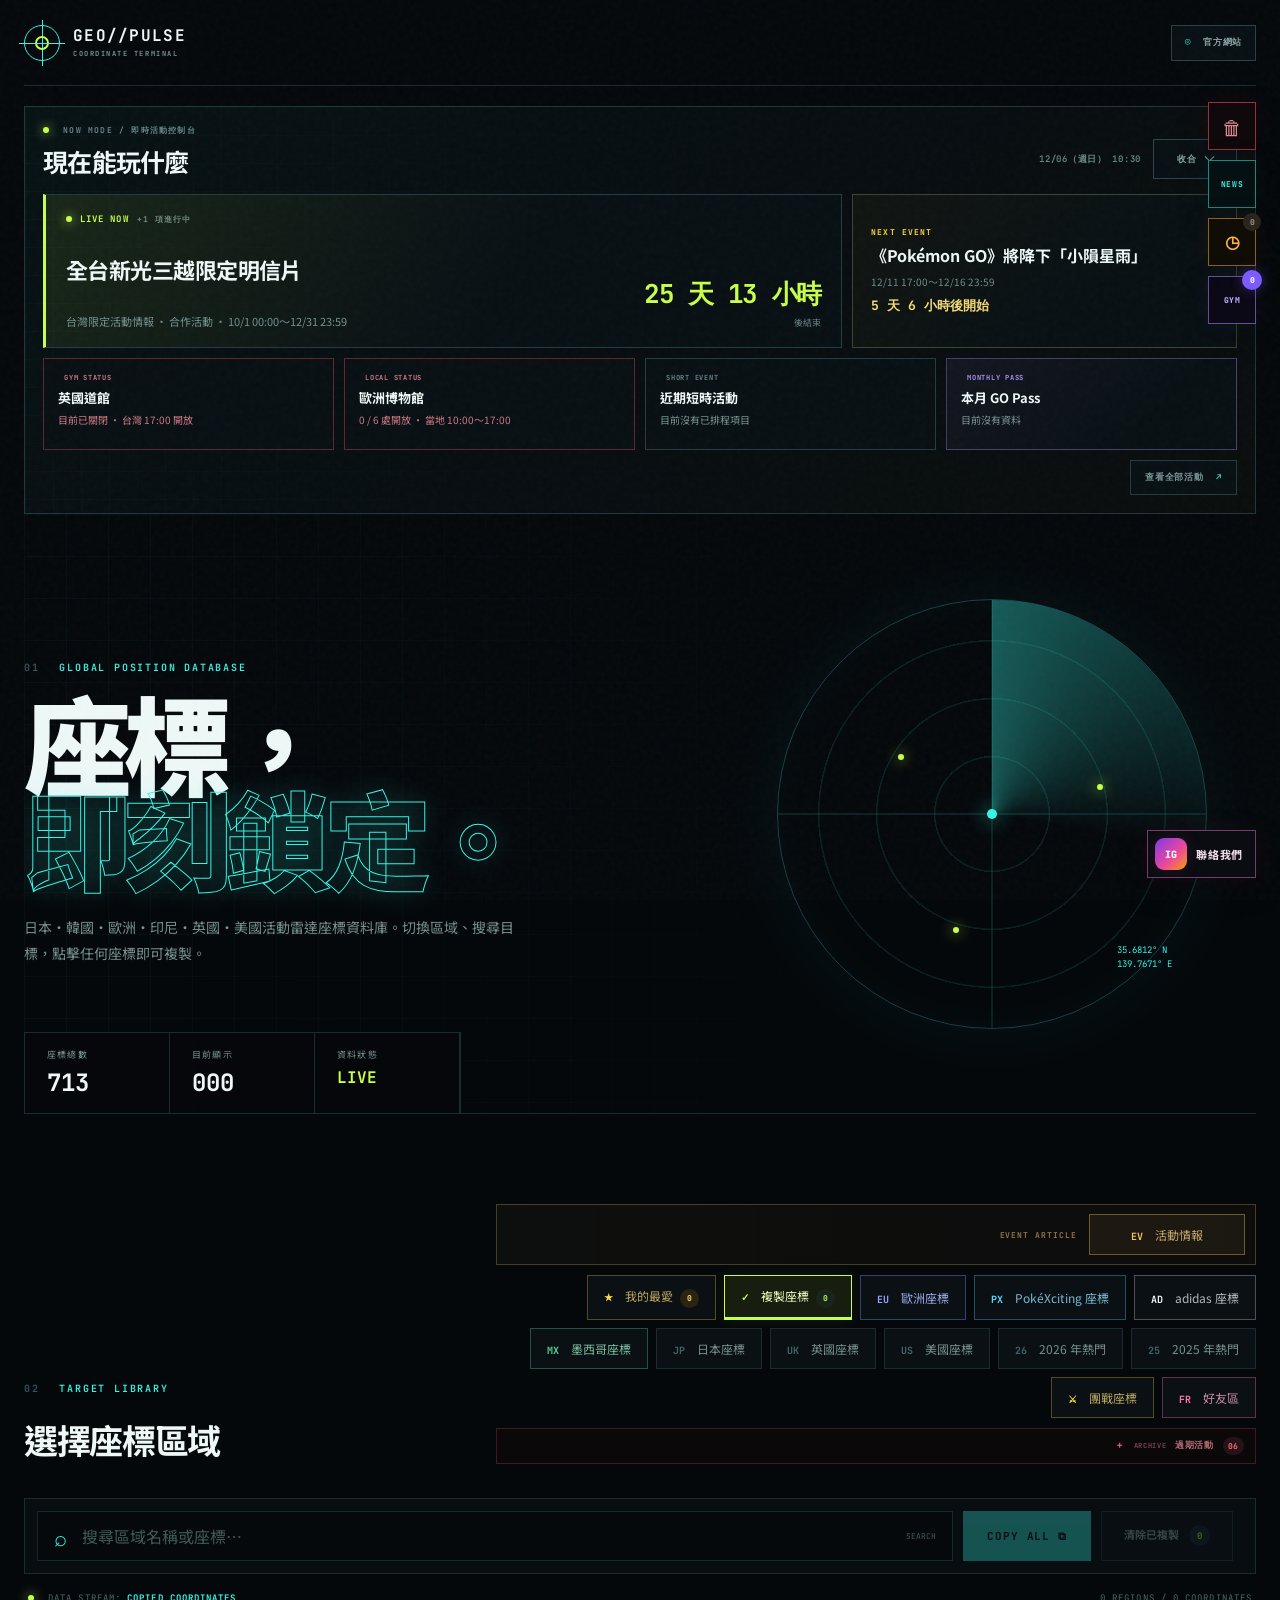
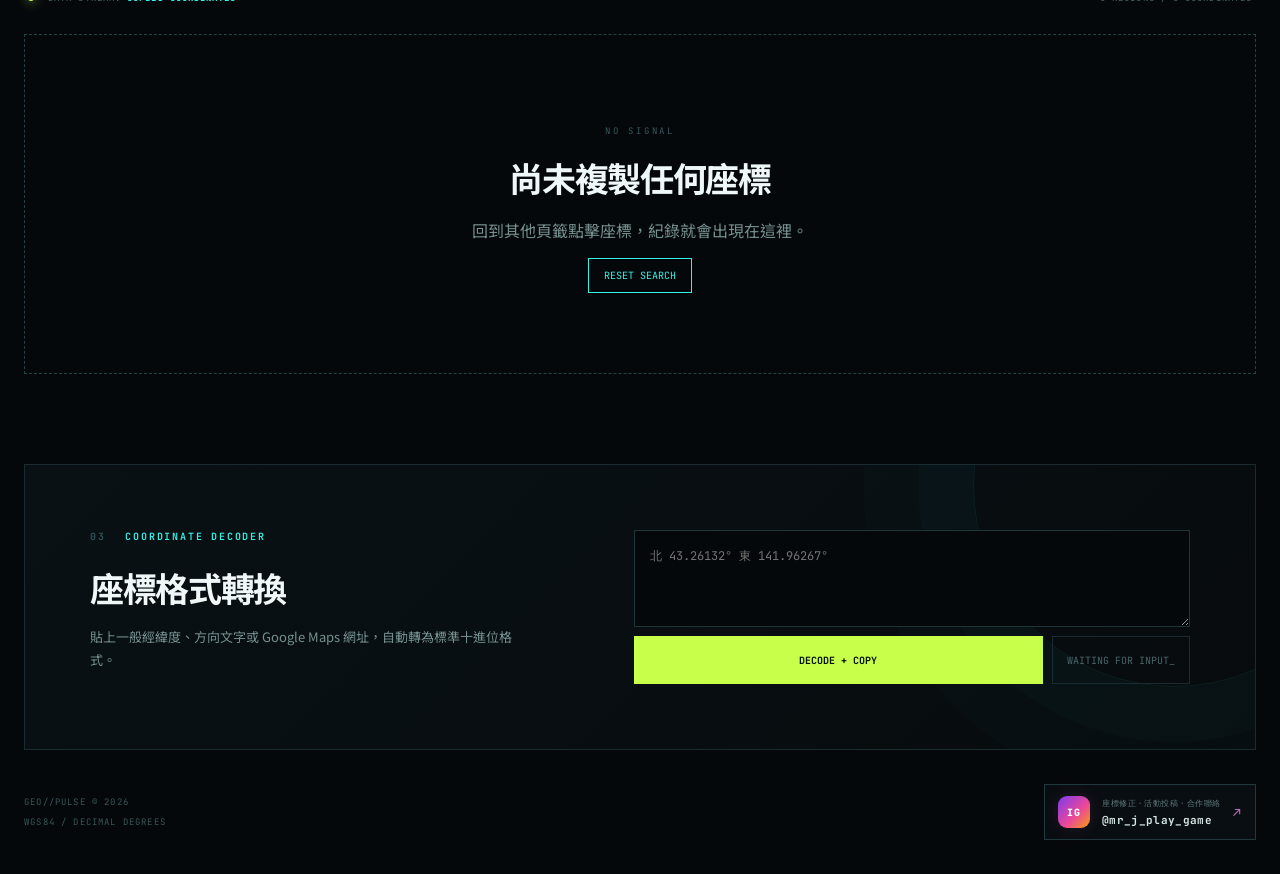
==== index.html @ cd48c6f5 "Added regional stamp events. - Add the Sendai Lapras stamp event with eight locations and a referenc" ====
<!doctype html>
<html lang="zh-Hant">
<head>
  <meta charset="utf-8">
  <meta name="viewport" content="width=device-width, initial-scale=1">
  <meta name="theme-color" content="#05080b">
  <meta name="description" content="日本、韓國、歐洲、印尼、英國與美國活動 GPS 座標快速搜尋及一鍵複製工具。">
  <title>GEO//PULSE 座標終端</title>
  <link rel="icon" href="favicon.ico" sizes="any">
  <link rel="stylesheet" href="style.css?v=20261028-1">
</head>
<body>
  <div class="noise" aria-hidden="true"></div>
  <header class="topbar">
    <a class="brand" href="#">
      <span class="brand-symbol"><i></i></span>
      <span>GEO//PULSE<small>COORDINATE TERMINAL</small></span>
    </a>
    <div class="topbar-actions">
      <button class="official-sites-open" id="official-sites-open" type="button"><span>◎</span> 官方網站</button>
    </div>
  </header>

  <main>
    <section class="now-mode" id="now-mode" aria-labelledby="now-mode-title">
      <header class="now-mode-head">
        <div>
          <p><i></i> NOW MODE / 即時活動控制台</p>
          <h2 id="now-mode-title">現在能玩什麼</h2>
        </div>
        <div class="now-mode-head-actions">
          <time id="now-mode-clock"></time>
          <button class="now-mode-toggle" id="now-mode-toggle" type="button" aria-expanded="true" aria-controls="now-mode-content">
            <span class="now-mode-toggle-label">收合</span><i aria-hidden="true"></i>
          </button>
        </div>
      </header>
      <div class="now-mode-content" id="now-mode-content">
        <div class="now-mode-primary">
        <button class="now-live-card" id="now-live-card" type="button">
          <span class="now-status"><i></i><b id="now-live-status">LIVE NOW</b><em id="now-live-count"></em></span>
          <strong id="now-live-title">正在讀取活動…</strong>
          <small id="now-live-detail"></small>
          <span class="now-countdown"><b id="now-live-countdown"></b><small id="now-live-caption">後結束</small></span>
        </button>
        <button class="now-next-card" id="now-next-card" type="button">
          <span>NEXT EVENT</span>
          <strong id="now-next-title">正在讀取下一場活動…</strong>
          <small id="now-next-period"></small>
          <b id="now-next-countdown"></b>
        </button>
        </div>
        <div class="now-mode-status-grid">
        <button class="now-status-card" id="now-uk-card" type="button"><span><i></i>GYM STATUS</span><strong>英國道館</strong><small id="now-uk-status"></small></button>
        <button class="now-status-card" id="now-europe-card" type="button"><span><i></i>LOCAL STATUS</span><strong>歐洲博物館</strong><small id="now-europe-status"></small></button>
        <button class="now-status-card" id="now-short-card" type="button"><span><i></i>SHORT EVENT</span><strong id="now-short-title">近期短時活動</strong><small id="now-short-status"></small></button>
        <button class="now-status-card monthly" id="now-monthly-card" type="button"><span><i></i>MONTHLY PASS</span><strong id="now-monthly-title">本月 GO Pass</strong><small id="now-monthly-status"></small></button>
        </div>
        <button class="now-view-events" id="now-view-events" type="button">查看全部活動 <span>↗</span></button>
      </div>
    </section>

    <section class="hero">
      <div class="hero-copy">
        <p class="kicker"><span>01</span> GLOBAL POSITION DATABASE</p>
        <h1>座標，<br><em>即刻鎖定。</em></h1>
        <p class="hero-note">日本・韓國・歐洲・印尼・英國・美國活動雷達座標資料庫。切換區域、搜尋目標，點擊任何座標即可複製。</p>
      </div>
      <div class="radar" aria-hidden="true">
        <div class="radar-sweep"></div>
        <div class="radar-core"></div>
        <span class="blip b1"></span><span class="blip b2"></span><span class="blip b3"></span>
        <p>35.6812° N<br>139.7671° E</p>
      </div>
      <div class="stats">
        <div><span>座標總數</span><strong id="total-count">000</strong></div>
        <div><span>目前顯示</span><strong id="visible-count">000</strong></div>
        <div><span>資料狀態</span><strong class="status-text">LIVE</strong></div>
      </div>
    </section>

    <section class="terminal" aria-labelledby="library-title">
      <div class="terminal-head">
        <div>
          <p class="kicker"><span>02</span> TARGET LIBRARY</p>
          <h2 id="library-title">選擇座標區域</h2>
        </div>
        <div class="tab-navigation">
        <section class="article-tab-zone" id="article-tab-zone" aria-label="活動文章">
          <span>EVENT ARTICLE</span>
          <div class="article-tabs" id="article-country-tabs" role="tablist" aria-label="活動情報">
            <button class="country-tab events-tab" data-country="events" role="tab" aria-selected="false"><b>EV</b> 活動情報</button>
          </div>
        </section>
        <div class="country-tabs" id="active-country-tabs" role="tablist" aria-label="目前及一般座標">
          <button class="country-tab favorites-tab" data-country="favorites" role="tab" aria-selected="false"><b>★</b> 我的最愛 <span class="tab-count" id="favorites-tab-count">0</span></button>
          <button class="country-tab copied-tab active" data-country="copied" role="tab" aria-selected="true"><b>✓</b> 複製座標 <span class="tab-count" id="copied-tab-count">0</span></button>
          <button class="country-tab spain-tab" data-country="spain" role="tab" aria-selected="false"><b>ES</b> 西班牙座標</button>
          <button class="country-tab europe-tab" data-country="europe" role="tab" aria-selected="false"><b>EU</b> 歐洲座標</button>
          <button class="country-tab pokexciting-tab" data-country="pokexciting" role="tab" aria-selected="false"><b>PX</b> PokéXciting 座標</button>
          <button class="country-tab adidas-tab" data-country="adidas" role="tab" aria-selected="false"><b>AD</b> adidas 座標</button>
          <button class="country-tab indonesia-tab" data-country="indonesia" role="tab" aria-selected="false"><b>ID</b> 印尼座標</button>
          <button class="country-tab india-tab" data-country="india" role="tab" aria-selected="false"><b>IN</b> 印度座標</button>
          <button class="country-tab mexico-tab" data-country="mexico" role="tab" aria-selected="false"><b>MX</b> 墨西哥座標</button>
          <button class="country-tab" data-country="japan" role="tab" aria-selected="false"><b>JP</b> 日本座標</button>
          <button class="country-tab" data-country="lego" role="tab" aria-selected="false"><b>LG</b> 樂高座標</button>
          <button class="country-tab korea-tab" data-country="korea" role="tab" aria-selected="false"><b>KR</b> 韓國座標</button>
          <button class="country-tab" data-country="uk" role="tab" aria-selected="false"><b>UK</b> 英國座標</button>
          <button class="country-tab" data-country="us" role="tab" aria-selected="false"><b>US</b> 美國座標</button>
          <button class="country-tab asia-limited-tab" data-country="asiaLimited" role="tab" aria-selected="false"><b>AS</b> 亞洲限定</button>
          <button class="country-tab" data-country="hot2026" role="tab" aria-selected="false"><b>26</b> 2026 年熱門</button>
          <button class="country-tab" data-country="hot2025" role="tab" aria-selected="false"><b>25</b> 2025 年熱門</button>
          <button class="country-tab raid-tab" data-country="raid" role="tab" aria-selected="false"><b>⚔</b> 團戰座標</button>
          <button class="country-tab friends-tab" data-country="friends" role="tab" aria-selected="false"><b>FR</b> 好友區</button>
        </div>
        <details class="expired-tab-zone" id="expired-tab-zone" hidden>
          <summary><span>ARCHIVE</span> 過期活動 <b id="expired-tab-count">0</b></summary>
          <div class="country-tabs expired-country-tabs" id="expired-country-tabs" role="tablist" aria-label="過期活動"></div>
        </details>
        </div>
      </div>

      <div class="control-deck">
        <label class="search-box">
          <span aria-hidden="true">⌕</span>
          <span class="sr-only">搜尋區域或座標</span>
          <input id="search-input" type="search" placeholder="搜尋區域名稱或座標…" autocomplete="off">
          <kbd>SEARCH</kbd>
        </label>
        <button class="copy-all" id="copy-all" type="button">COPY ALL <span>⧉</span></button>
        <button class="share-view" id="share-view" type="button">SHARE <span>↗</span></button>
        <button class="clear-copied" id="clear-copied" type="button" disabled>
          清除已複製 <span id="copied-count">0</span>
        </button>
      </div>

      <div class="feed-meta">
        <p><i></i> DATA STREAM: <strong id="country-label">JAPAN</strong></p>
        <p><span id="group-count">0</span> REGIONS / <span id="result-count">0</span> COORDINATES</p>
      </div>

      <section class="country-event-banner" id="country-event-banner" hidden>
        <div class="event-signal" aria-hidden="true"><i></i><span>EVENT</span></div>
        <div class="country-event-title">
          <span id="country-event-label"></span>
          <h3 id="country-event-title"></h3>
        </div>
        <div class="country-event-period">
          <span>EVENT PERIOD / 活動期間</span>
          <strong id="country-event-period"></strong>
        </div>
        <p id="country-event-description"></p>
        <a class="country-event-source" id="country-event-source" href="#" target="_blank" rel="noopener noreferrer" hidden>官網來源 <span>↗</span></a>
      </section>

      <div id="coordinate-library"></div>
      <section class="empty" id="empty-state" hidden>
        <span>NO SIGNAL</span>
        <h2 id="empty-title">找不到符合的座標</h2>
        <p id="empty-description">請更換搜尋條件。</p>
        <button id="clear-search" type="button">RESET SEARCH</button>
      </section>
    </section>

    <section class="converter" aria-labelledby="converter-title">
      <div>
        <p class="kicker"><span>03</span> COORDINATE DECODER</p>
        <h2 id="converter-title">座標格式轉換</h2>
        <p>貼上一般經緯度、方向文字或 Google Maps 網址，自動轉為標準十進位格式。</p>
      </div>
      <form id="converter-form">
        <textarea id="coord-input" rows="3" placeholder="北 43.26132° 東 141.96267°"></textarea>
        <button type="submit">DECODE + COPY</button>
        <output id="converter-output">WAITING FOR INPUT_</output>
      </form>
    </section>
  </main>

  <footer>
    <div class="footer-meta">
      <p>GEO//PULSE © 2026</p>
      <p>WGS84 / DECIMAL DEGREES</p>
    </div>
    <a class="footer-contact" href="https://www.instagram.com/mr_j_play_game/" target="_blank" rel="noopener noreferrer">
      <span>IG</span>
      <div><small>座標修正・活動投稿・合作聯絡</small><strong>@mr_j_play_game</strong></div>
      <b>↗</b>
    </a>
  </footer>

  <a class="floating-contact" href="https://www.instagram.com/mr_j_play_game/" target="_blank" rel="noopener noreferrer" aria-label="透過 Instagram 聯絡 mr_j_play_game">
    <span>IG</span><strong>聯絡我們</strong>
  </a>

  <button class="floating-trash" id="trash-filter-open" type="button" aria-label="開啟寶可夢清理篩選文字" title="清理篩選文字">
    <span aria-hidden="true">🗑</span>
  </button>

  <button class="floating-news" id="news-open" type="button" aria-label="開啟近期活動導航" title="近期活動">
    NEWS
  </button>

  <button class="floating-sparkle-alert" id="sparkle-alert-open" type="button" aria-label="開啟印度活動提醒" title="Sparkle O'Clock 提醒">
    <span aria-hidden="true">◷</span><small id="sparkle-alert-count">0</small>
  </button>

  <button class="floating-gym-counter" id="gym-counter-open" type="button" aria-label="開啟道館戰果計數器" title="道館戰果計數器">
    <span aria-hidden="true">GYM</span><small id="gym-counter-badge">0</small>
  </button>

  <button class="floating-back-top" id="back-to-top" type="button" aria-label="平滑回到頁面頂端" title="回到頂端">
    <span aria-hidden="true">↑</span><small>TOP</small>
  </button>

  <button class="mobile-tools-toggle" id="mobile-tools-open" type="button" aria-label="開啟快速工具" aria-controls="mobile-tools" aria-expanded="false">
    <span aria-hidden="true">＋</span><small>TOOLS</small>
    <b id="mobile-tools-badge" hidden></b>
  </button>

  <div class="mobile-tools" id="mobile-tools" hidden>
    <button class="mobile-tools-backdrop" type="button" data-mobile-tools-close aria-label="關閉快速工具"></button>
    <section class="mobile-tools-sheet" role="dialog" aria-modal="true" aria-labelledby="mobile-tools-title">
      <header>
        <div><small>QUICK ACCESS</small><h2 id="mobile-tools-title">快速工具</h2></div>
        <button class="mobile-tools-close" type="button" data-mobile-tools-close aria-label="關閉快速工具">×</button>
      </header>
      <div class="mobile-tools-grid">
        <button type="button" data-mobile-tool="trash"><span aria-hidden="true">⌫</span><strong>清理篩選</strong><small>Storage Filter</small></button>
        <button type="button" data-mobile-tool="news"><span aria-hidden="true">EV</span><strong>近期活動</strong><small>Event Navigator</small></button>
        <button type="button" data-mobile-tool="alert"><span aria-hidden="true">◷</span><strong>活動提醒</strong><small>Sparkle Alert</small><b id="mobile-alert-count">0</b></button>
        <button type="button" data-mobile-tool="gym"><span aria-hidden="true">GYM</span><strong>道館計數器</strong><small>Result Counter</small><b id="mobile-gym-count">0</b></button>
        <button type="button" data-mobile-tool="top"><span aria-hidden="true">↑</span><strong>回到頂端</strong><small>Back to Top</small></button>
        <a href="https://www.instagram.com/mr_j_play_game/" target="_blank" rel="noopener noreferrer"><span aria-hidden="true">IG</span><strong>Instagram</strong><small>聯絡我們</small></a>
      </div>
    </section>
  </div>

  <div class="toast" id="toast" role="status" aria-live="polite">
    <span>✓</span>
    <div><strong id="toast-title">COPIED</strong><small id="toast-label"></small></div>
    <button id="toast-undo" type="button" hidden>還原</button>
  </div>

  <dialog class="filter-modal official-sites-modal" id="official-sites-modal" aria-labelledby="official-sites-title">
    <div class="filter-modal-panel">
      <button class="filter-modal-close" id="official-sites-close" type="button" aria-label="關閉官方網站選單">×</button>
      <p class="kicker"><span>WEB</span> OFFICIAL PORTAL</p>
      <h2 id="official-sites-title">Pokémon GO 官方網站</h2>
      <p class="filter-modal-note">選擇語言後將以新分頁開啟官方網站。部分地區限定公告只會刊登於當地語言版本。</p>

      <section class="official-sites-section" aria-labelledby="official-sites-primary-title">
        <h3 id="official-sites-primary-title">常用語言</h3>
        <div class="official-site-grid primary">
          <a href="https://pokemongo.com/zh-Hant" target="_blank" rel="noopener noreferrer"><span>繁</span><strong>繁體中文</strong><small>Traditional Chinese</small><b>↗</b></a>
          <a href="https://pokemongo.com/en" target="_blank" rel="noopener noreferrer"><span>EN</span><strong>English</strong><small>英文</small><b>↗</b></a>
          <a href="https://pokemongo.com/ja" target="_blank" rel="noopener noreferrer"><span>日</span><strong>日本語</strong><small>日文</small><b>↗</b></a>
          <a href="https://pokemongo.com/ko" target="_blank" rel="noopener noreferrer"><span>한</span><strong>한국어</strong><small>韓文</small><b>↗</b></a>
        </div>
      </section>

      <details class="official-sites-more">
        <summary>更多語言 <span>＋</span></summary>
        <div class="official-site-grid">
          <a href="https://pokemongo.com/fr" target="_blank" rel="noopener noreferrer"><span>FR</span><strong>Français</strong><small>法文</small><b>↗</b></a>
          <a href="https://pokemongo.com/de" target="_blank" rel="noopener noreferrer"><span>DE</span><strong>Deutsch</strong><small>德文</small><b>↗</b></a>
          <a href="https://pokemongo.com/it" target="_blank" rel="noopener noreferrer"><span>IT</span><strong>Italiano</strong><small>義大利文</small><b>↗</b></a>
          <a href="https://pokemongo.com/es" target="_blank" rel="noopener noreferrer"><span>ES</span><strong>Español</strong><small>西班牙文</small><b>↗</b></a>
          <a href="https://pokemongo.com/es-MX" target="_blank" rel="noopener noreferrer"><span>MX</span><strong>Español</strong><small>拉丁美洲西班牙文</small><b>↗</b></a>
          <a href="https://pokemongo.com/pt-BR" target="_blank" rel="noopener noreferrer"><span>BR</span><strong>Português</strong><small>巴西葡萄牙文</small><b>↗</b></a>
          <a href="https://pokemongo.com/th" target="_blank" rel="noopener noreferrer"><span>TH</span><strong>ไทย</strong><small>泰文</small><b>↗</b></a>
          <a href="https://pokemongo.com/tr" target="_blank" rel="noopener noreferrer"><span>TR</span><strong>Türkçe</strong><small>土耳其文</small><b>↗</b></a>
          <a href="https://pokemongo.com/hi" target="_blank" rel="noopener noreferrer"><span>HI</span><strong>हिन्दी</strong><small>印地文</small><b>↗</b></a>
          <a href="https://pokemongo.com/id" target="_blank" rel="noopener noreferrer"><span>ID</span><strong>Bahasa Indonesia</strong><small>印尼文</small><b>↗</b></a>
        </div>
      </details>
    </div>
  </dialog>

  <dialog class="image-modal" id="image-modal" aria-labelledby="image-modal-caption">
    <div class="image-modal-panel">
      <button class="image-modal-close" id="image-modal-close" type="button" aria-label="關閉圖片">×</button>
      <img id="image-modal-content" src="" alt="">
      <div class="image-modal-footer">
        <p id="image-modal-caption"></p>
        <a class="image-modal-download" id="image-modal-download" href="" download><span>↓</span> 下載圖片</a>
      </div>
    </div>
  </dialog>

  <dialog class="filter-modal friend-qr-modal" id="friend-qr-modal" aria-labelledby="friend-qr-title">
    <div class="filter-modal-panel">
      <button class="filter-modal-close" id="friend-qr-close" type="button" aria-label="關閉好友 QR Code">×</button>
      <p class="kicker"><span>FR</span> TRAINER CODE</p>
      <h2 id="friend-qr-title">好友 QR Code</h2>
      <p class="filter-modal-note">QR Code 內容為 12 位訓練家編號，可使用手機相機讀取；是否能由 Pokémon GO 直接辨識，依遊戲目前支援格式為準。</p>
      <div class="friend-qr-output">
        <canvas id="friend-qr-canvas" width="256" height="256" aria-label="好友編號 QR Code"></canvas>
        <strong id="friend-qr-code"></strong>
      </div>
      <button class="filter-copy-button" id="friend-qr-copy" type="button">複製好友編號 <span>⧉</span></button>
    </div>
  </dialog>

  <dialog class="filter-modal" id="trash-filter-modal" aria-labelledby="trash-filter-title">
    <div class="filter-modal-panel">
      <button class="filter-modal-close" id="trash-filter-close" type="button" aria-label="關閉視窗">×</button>
      <p class="kicker"><span>04</span> STORAGE FILTER</p>
      <h2 id="trash-filter-title">寶可夢清理篩選</h2>
      <p class="filter-modal-note">複製下方文字後，可直接貼入遊戲搜尋欄。內容可於網站檔案中持續調整。</p>
      <textarea id="trash-filter-content" rows="6" readonly>!4*&!亮晶晶&!暗影&!淨化&!年2016-2020&!毛崖蟹&!背卡&!傳說的寶可夢&!究極異獸&!異色&!特殊&!極巨化&!超極巨化&!獨劍&!古月&!黑眼&!米立&!刺梭&!搗蛋&!魔尼尼&!露力麗&!頑皮熊貓&!皮寶寶&!皮丘&!拳拳&!古空&!愛管&!晶光&!波克比&!小果然&!未知&!幻&!合體&!小福蛋&!含羞苞&!盆才怪&!小卡比獸&!鴨嘴寶寶&!電擊怪&!迷唇娃&!無畏小子&!駒刀小兵&!夜盜火蜥&!毒電嬰</textarea>
      <button class="filter-copy-button" id="trash-filter-copy" type="button">COPY FILTER <span>⧉</span></button>
    </div>
  </dialog>

  <dialog class="filter-modal news-modal" id="news-modal" aria-labelledby="news-title">
    <div class="filter-modal-panel">
      <button class="filter-modal-close" id="news-close" type="button" aria-label="關閉近期活動">×</button>
      <p class="kicker"><span>05</span> EVENT NAVIGATOR</p>
      <h2 id="news-title">近期活動</h2>
      <p class="filter-modal-note">點擊活動即可切換至對應座標頁籤與活動位置。</p>
      <div class="news-sections" id="news-sections"></div>
    </div>
  </dialog>

  <dialog class="filter-modal sparkle-alert-modal" id="sparkle-alert-modal" aria-labelledby="sparkle-alert-title">
    <div class="filter-modal-panel">
      <button class="filter-modal-close" id="sparkle-alert-close" type="button" aria-label="關閉印度活動提醒">×</button>
      <p class="kicker"><span>06</span> EVENT ALERT</p>
      <h2 id="sparkle-alert-title">Sparkle O’Clock 提醒</h2>
      <p class="filter-modal-note">依台灣時間追蹤每日 20:30、21:00、21:30、22:00 場次，開始前 10 分鐘提醒；同一場關閉後不會再次觸發。</p>
      <label class="sparkle-alert-option">
        <input id="sparkle-alert-enabled" type="checkbox">
        <span><b>印度 · 洛迪花園</b><small>28.593700, 77.220200</small></span>
        <em>台灣 20:30／21:00／21:30／22:00</em>
      </label>
      <button class="filter-copy-button sparkle-alert-save" id="sparkle-alert-save" type="button">SAVE ALERT</button>
    </div>
  </dialog>

  <dialog class="filter-modal gym-counter-modal" id="gym-counter-modal" aria-labelledby="gym-counter-title">
    <div class="filter-modal-panel">
      <button class="filter-modal-close" id="gym-counter-close" type="button" aria-label="關閉道館戰果計數器">×</button>
      <p class="kicker"><span>07</span> GYM RESULT COUNTER</p>
      <h2 id="gym-counter-title">道館戰果計數器</h2>
      <p class="filter-modal-note">每次戰果請選擇下列四種結果之一；IV100 為附加紀錄，不會增加總次數。所有紀錄會保存在此瀏覽器。</p>

      <section class="gym-counter-total" aria-label="總次數">
        <span>TOTAL RUNS / 總次數</span>
        <strong id="gym-counter-total">0</strong>
      </section>

      <div class="gym-counter-list">
        <article class="gym-counter-row normal" data-counter-key="normal">
          <div><span>01</span><strong>普色</strong></div>
          <div class="gym-counter-controls">
            <button type="button" data-counter-change="-1" aria-label="普色減一">−</button>
            <output id="gym-counter-normal">0</output>
            <button type="button" data-counter-change="1" aria-label="普色加一">＋</button>
          </div>
        </article>
        <article class="gym-counter-row shiny" data-counter-key="shiny">
          <div><span>02</span><strong>純異色</strong></div>
          <div class="gym-counter-controls">
            <button type="button" data-counter-change="-1" aria-label="純異色減一">−</button>
            <output id="gym-counter-shiny">0</output>
            <button type="button" data-counter-change="1" aria-label="純異色加一">＋</button>
          </div>
        </article>
        <article class="gym-counter-row background" data-counter-key="normalBackground">
          <div><span>03</span><strong>普色背卡</strong></div>
          <div class="gym-counter-controls">
            <button type="button" data-counter-change="-1" aria-label="普色背卡減一">−</button>
            <output id="gym-counter-normal-background">0</output>
            <button type="button" data-counter-change="1" aria-label="普色背卡加一">＋</button>
          </div>
        </article>
        <article class="gym-counter-row shiny-background" data-counter-key="shinyBackground">
          <div><span>04</span><strong>異色背卡</strong></div>
          <div class="gym-counter-controls">
            <button type="button" data-counter-change="-1" aria-label="異色背卡減一">−</button>
            <output id="gym-counter-shiny-background">0</output>
            <button type="button" data-counter-change="1" aria-label="異色背卡加一">＋</button>
          </div>
        </article>
        <article class="gym-counter-row perfect" data-counter-key="perfectIv">
          <div><span>IV</span><strong>IV100</strong><small>不計入總次數</small></div>
          <div class="gym-counter-controls">
            <button type="button" data-counter-change="-1" aria-label="IV100減一">−</button>
            <output id="gym-counter-perfect-iv">0</output>
            <button type="button" data-counter-change="1" aria-label="IV100加一">＋</button>
          </div>
        </article>
      </div>

      <p class="gym-counter-feedback" id="gym-counter-feedback" role="status" aria-live="polite">READY_</p>
      <div class="gym-counter-actions">
        <button id="gym-counter-undo" type="button">復原上一步</button>
        <button id="gym-counter-reset" type="button">重置全部</button>
      </div>
    </div>
  </dialog>

  <script src="coordinates-data.js?v=20261029-2"></script>
  <script src="friends-data.js?v=20261007-1"></script>
  <script src="assets/vendor/qrious-4.0.2.min.js"></script>
  <script src="script.js?v=20261028-1"></script>
</body>
</html>
---- style.css ----
@import url("https://fonts.googleapis.com/css2?family=JetBrains+Mono:wght@400;600;700&family=Noto+Sans+TC:wght@400;600;800;900&display=swap");

:root { --bg:#05080b; --panel:#0a1014; --line:#1a2b31; --cyan:#35f4e6; --lime:#c7ff4a; --yellow:#ffd83d; --text:#eef8f7; --muted:#75908f; }
* { box-sizing:border-box; }
html { scroll-behavior:smooth; }
body { margin:0; background:var(--bg); color:var(--text); font-family:"Noto Sans TC",sans-serif; }
button,input,textarea { font:inherit; }
button { color:inherit; }
[hidden] { display:none!important; }
.sr-only { position:absolute;width:1px;height:1px;padding:0;margin:-1px;overflow:hidden;clip:rect(0,0,0,0);white-space:nowrap;border:0; }
.noise { position:fixed;inset:0;pointer-events:none;z-index:20;opacity:.035;background-image:url("data:image/svg+xml,%3Csvg viewBox='0 0 180 180' xmlns='http://www.w3.org/2000/svg'%3E%3Cfilter id='n'%3E%3CfeTurbulence type='fractalNoise' baseFrequency='.9' numOctaves='3' stitchTiles='stitch'/%3E%3C/filter%3E%3Crect width='100%25' height='100%25' filter='url(%23n)' opacity='.8'/%3E%3C/svg%3E"); }
.topbar,main,footer { width:min(1240px,calc(100% - 48px));margin-inline:auto; }
.topbar { height:86px;display:flex;align-items:center;justify-content:space-between;border-bottom:1px solid var(--line); }
.topbar-actions { display:flex;align-items:center;gap:16px; }
.official-sites-open { min-height:36px;padding:0 13px;border:1px solid #294148;background:#081014;color:#8ba4a4;cursor:pointer;font:700 9px "JetBrains Mono",monospace;letter-spacing:.08em;transition:.2s; }
.official-sites-open span { margin-right:7px;color:var(--cyan); }
.official-sites-open:hover,.official-sites-open:focus-visible { outline:0;border-color:var(--cyan);color:var(--text);background:rgba(53,244,230,.06); }
.brand { display:flex;gap:13px;align-items:center;color:var(--text);text-decoration:none;font:700 16px/1 "JetBrains Mono",monospace;letter-spacing:.08em; }
.brand small { display:block;margin-top:6px;color:var(--muted);font-size:7px;letter-spacing:.22em; }
.brand-symbol { position:relative;width:36px;height:36px;border:1px solid var(--cyan);border-radius:50%; }
.brand-symbol:before,.brand-symbol:after { content:"";position:absolute;background:var(--cyan); }
.brand-symbol:before { width:1px;height:46px;left:17px;top:-6px; }
.brand-symbol:after { height:1px;width:46px;left:-6px;top:17px; }
.brand-symbol i { position:absolute;inset:10px;border:2px solid var(--lime);border-radius:50%; }
.feed-meta i { display:inline-block;width:6px;height:6px;margin-right:8px;border-radius:50%;background:var(--lime);box-shadow:0 0 12px var(--lime);animation:pulse 1.8s infinite; }

.hero { min-height:600px;display:grid;grid-template-columns:1fr .75fr;align-items:center;position:relative;border-bottom:1px solid var(--line);overflow:hidden; }
.hero:before { content:"";position:absolute;inset:0;background-image:linear-gradient(rgba(53,244,230,.035) 1px,transparent 1px),linear-gradient(90deg,rgba(53,244,230,.035) 1px,transparent 1px);background-size:42px 42px;mask-image:linear-gradient(to right,black,transparent 80%); }
.hero-copy { position:relative;z-index:2; }
.kicker { margin:0 0 20px;color:var(--cyan);font:600 10px "JetBrains Mono",monospace;letter-spacing:.18em; }
.kicker span { margin-right:12px;color:#34555a; }
h1 { margin:0;font-size:clamp(62px,8.4vw,112px);line-height:.88;letter-spacing:-.075em;font-weight:900; }
h1 em { color:transparent;font-style:normal;-webkit-text-stroke:1px var(--cyan);text-shadow:0 0 30px rgba(53,244,230,.16); }
.hero-note { max-width:500px;margin:32px 0 0;color:var(--muted);font-size:14px;line-height:1.8; }
.radar { position:relative;width:min(430px,38vw);aspect-ratio:1;margin:auto;border:1px solid #194047;border-radius:50%;background:repeating-radial-gradient(circle,transparent 0 56px,rgba(53,244,230,.1) 57px 58px),linear-gradient(90deg,transparent 49.8%,#194047 50%,transparent 50.2%),linear-gradient(transparent 49.8%,#194047 50%,transparent 50.2%);box-shadow:0 0 80px rgba(53,244,230,.06),inset 0 0 50px rgba(53,244,230,.03); }
.radar-sweep { position:absolute;inset:0;border-radius:50%;background:conic-gradient(from 0deg,rgba(53,244,230,.35),transparent 28%);animation:rotate 4s linear infinite; }
.radar-core { position:absolute;left:50%;top:50%;width:10px;height:10px;transform:translate(-50%,-50%);border-radius:50%;background:var(--cyan);box-shadow:0 0 20px var(--cyan); }
.blip { position:absolute;width:6px;height:6px;border-radius:50%;background:var(--lime);box-shadow:0 0 14px var(--lime); }
.b1{left:28%;top:36%}.b2{right:24%;top:43%}.b3{left:41%;bottom:22%}
.radar p { position:absolute;right:8%;bottom:13%;margin:0;color:var(--cyan);font:9px/1.6 "JetBrains Mono",monospace; }
.stats { position:absolute;bottom:0;left:0;display:flex;border:1px solid var(--line);border-bottom:0;background:rgba(5,8,11,.85); }
.stats div { min-width:145px;padding:15px 22px;border-right:1px solid var(--line); }
.stats span { display:block;color:var(--muted);font-size:9px;letter-spacing:.13em; }
.stats strong { display:block;margin-top:6px;font:700 24px "JetBrains Mono",monospace; }
.stats .status-text { color:var(--lime);font-size:16px; }

.terminal { padding:90px 0; }
.terminal-head { display:flex;align-items:end;justify-content:space-between;margin-bottom:34px; }
h2 { margin:0;font-size:34px;letter-spacing:-.04em; }
.tab-navigation { display:grid;justify-items:end;gap:10px;max-width:760px; }
.country-tabs { display:flex;flex-wrap:wrap;justify-content:flex-end;gap:8px;max-width:760px; }
.article-tab-zone { width:100%;display:flex;align-items:center;justify-content:flex-end;gap:12px;padding:9px 10px;border:1px solid rgba(240,197,93,.26);background:linear-gradient(90deg,rgba(240,197,93,.035),rgba(80,50,20,.11)); }
.article-tab-zone>span { color:#907641;font:700 8px "JetBrains Mono",monospace;letter-spacing:.12em; }
.article-tabs { display:flex; }
.article-tab-zone .events-tab { min-width:156px;border-color:rgba(240,197,93,.55);background:rgba(240,197,93,.065); }
.article-tab-zone.is-expired { border-color:rgba(255,82,101,.25);background:rgba(255,82,101,.035); }
.article-tab-zone.is-expired>span { color:#a45b65; }
.article-tab-zone.is-expired .events-tab:not(.active) { opacity:.7;border-color:rgba(255,82,101,.32); }
.expired-tab-zone { width:100%;border:1px solid rgba(255,82,101,.22);background:rgba(19,8,11,.42); }
.expired-tab-zone summary { display:flex;align-items:center;justify-content:flex-end;gap:9px;padding:8px 11px;color:#b56b74;cursor:pointer;font:700 9px "JetBrains Mono",monospace;letter-spacing:.07em;list-style:none; }
.expired-tab-zone summary::-webkit-details-marker { display:none; }
.expired-tab-zone summary::before { content:"＋";color:#ff7182; }
.expired-tab-zone[open] summary::before { content:"－"; }
.expired-tab-zone summary span { color:#79434a;font-size:7px; }
.expired-tab-zone summary b { display:grid;place-items:center;min-width:20px;height:18px;padding:0 5px;border-radius:12px;background:#261217;color:#ff7182;font-size:8px; }
.expired-country-tabs { max-width:none;padding:0 10px 10px; }
.expired-country-tabs .country-tab { opacity:.68;border-color:rgba(255,82,101,.25); }
.expired-country-tabs .country-tab:hover,.expired-country-tabs .country-tab.active { opacity:1;border-color:#ff5265;box-shadow:inset 0 -2px #ff5265; }
.completed-events { margin-top:34px;border:1px solid rgba(255,82,101,.3);background:rgba(19,8,11,.38); }
.completed-events>summary { display:flex;align-items:center;gap:12px;padding:15px 18px;color:#d78a94;cursor:pointer;list-style:none; }
.completed-events>summary::-webkit-details-marker { display:none; }
.completed-events>summary::before { content:"＋";color:#ff7182;font:700 15px "JetBrains Mono",monospace; }
.completed-events[open]>summary::before { content:"－"; }
.completed-events>summary span { color:#75434a;font:700 8px "JetBrains Mono",monospace;letter-spacing:.12em; }
.completed-events>summary strong { flex:1;font-size:14px;letter-spacing:.08em; }
.completed-events>summary b { display:grid;place-items:center;min-width:25px;height:21px;border-radius:12px;background:#2a1218;color:#ff7182;font:700 9px "JetBrains Mono",monospace; }
.completed-event-content { padding:0 18px 18px; }
.completed-event { opacity:.72; }
.completed-event .event-info { border-color:rgba(255,82,101,.22);filter:saturate(.65); }
.completed-events-empty { margin:0;padding:18px;border-top:1px solid rgba(255,82,101,.14);color:#795a5e;text-align:center;font-size:11px; }
.country-tab { padding:11px 16px;border:1px solid var(--line);background:var(--panel);color:var(--muted);cursor:pointer;font-size:12px; }
.country-tab b { margin-right:9px;font:700 10px "JetBrains Mono",monospace;color:#3f6468; }
.country-tab.active { border-color:var(--cyan);background:rgba(53,244,230,.08);color:var(--text);box-shadow:inset 0 -2px var(--cyan); }
.country-tab.active b { color:var(--cyan); }
.country-tab.raid-tab { border-color:rgba(255,216,61,.3);color:#b7a65c; }
.country-tab.raid-tab b { color:var(--yellow); }
.country-tab.raid-tab:hover,.country-tab.raid-tab.active { border-color:var(--yellow);background:rgba(255,216,61,.09);color:#fff3b2;box-shadow:inset 0 -2px var(--yellow),0 0 18px rgba(255,216,61,.07); }
.country-tab.korea-tab { border-color:rgba(255,64,87,.35);color:#b76d77; }
.country-tab.korea-tab b { color:#ff5265; }
.country-tab.korea-tab:hover,.country-tab.korea-tab.active { border-color:#ff4057;background:rgba(255,64,87,.09);color:#ffc0c7;box-shadow:inset 0 -2px #ff4057,0 0 18px rgba(255,64,87,.09); }
.country-tab.korea-tab.has-live-event { border-color:rgba(53,244,230,.45);color:#a0d7d3; }
.country-tab.korea-tab.has-live-event b { color:var(--cyan); }
.country-tab.korea-tab.has-live-event:hover,.country-tab.korea-tab.has-live-event.active { border-color:var(--cyan);background:rgba(53,244,230,.08);color:var(--text);box-shadow:inset 0 -2px var(--cyan),0 0 18px rgba(53,244,230,.08); }
.country-tab.pokexciting-tab { border-color:rgba(72,203,255,.34);color:#76b9d2; }
.country-tab.pokexciting-tab b { color:#55d7ff; }
.country-tab.pokexciting-tab:hover,.country-tab.pokexciting-tab.active { border-color:#55d7ff;background:linear-gradient(120deg,rgba(85,215,255,.11),rgba(199,255,74,.05));color:#e5faff;box-shadow:inset 0 -2px #55d7ff,0 0 18px rgba(85,215,255,.09); }
.country-tab.europe-tab { border-color:rgba(124,142,255,.38);color:#9aa9e8; }
.country-tab.europe-tab b { color:#8fa4ff; }
.country-tab.europe-tab:hover,.country-tab.europe-tab.active { border-color:#8fa4ff;background:linear-gradient(120deg,rgba(102,126,255,.14),rgba(53,244,230,.04));color:#eef1ff;box-shadow:inset 0 -2px #8fa4ff,0 0 18px rgba(102,126,255,.12); }
.country-tab.spain-tab { border-color:rgba(255,91,67,.38);color:#d89579; }
.country-tab.spain-tab b { color:#ffca55; }
.country-tab.spain-tab:hover,.country-tab.spain-tab.active { border-color:#ff6b4d;background:linear-gradient(120deg,rgba(255,73,48,.14),rgba(255,202,85,.06));color:#fff0e7;box-shadow:inset 0 -2px #ffca55,0 0 18px rgba(255,73,48,.12); }
.country-tab.events-tab { border-color:rgba(237,184,75,.4);color:#c6a66c; }
.country-tab.events-tab b { color:#f0c55d; }
.country-tab.events-tab:hover,.country-tab.events-tab.active { border-color:#f0c55d;background:linear-gradient(120deg,rgba(240,197,93,.14),rgba(131,85,45,.06));color:#fff4d5;box-shadow:inset 0 -2px #f0c55d,0 0 18px rgba(240,197,93,.11); }
.country-tab.adidas-tab { border-color:rgba(230,230,230,.3);color:#aeb7ba; }
.country-tab.adidas-tab b { color:#f0f3f3; }
.country-tab.adidas-tab:hover,.country-tab.adidas-tab.active { border-color:#f3f5f5;background:linear-gradient(120deg,rgba(255,255,255,.12),rgba(53,244,230,.035));color:#fff;box-shadow:inset 0 -2px #f3f5f5,0 0 18px rgba(255,255,255,.09); }
.country-tab.asia-limited-tab { border-color:rgba(255,194,92,.36);color:#c9a768; }
.country-tab.asia-limited-tab b { color:#ffd05f; }
.country-tab.asia-limited-tab:hover,.country-tab.asia-limited-tab.active { border-color:#ffd05f;background:linear-gradient(120deg,rgba(255,208,95,.13),rgba(149,107,255,.06));color:#fff4cf;box-shadow:inset 0 -2px #ffd05f,0 0 18px rgba(255,208,95,.11); }
.country-tab.indonesia-tab { border-color:rgba(255,165,52,.34);color:#c39159; }
.country-tab.indonesia-tab b { color:#ffad45; }
.country-tab.indonesia-tab:hover,.country-tab.indonesia-tab.active { border-color:#ffad45;background:linear-gradient(120deg,rgba(255,173,69,.12),rgba(255,216,61,.04));color:#fff0d7;box-shadow:inset 0 -2px #ffad45,0 0 18px rgba(255,173,69,.09); }
.country-tab.india-tab { border-color:rgba(255,178,62,.36);color:#c89757; }
.country-tab.india-tab b { color:#ffb23e; }
.country-tab.india-tab:hover,.country-tab.india-tab.active { border-color:#ffb23e;background:linear-gradient(120deg,rgba(255,178,62,.14),rgba(255,81,126,.05));color:#fff0d8;box-shadow:inset 0 -2px #ffb23e,0 0 18px rgba(255,178,62,.11); }
.country-tab.mexico-tab { border-color:rgba(76,201,145,.36);color:#79bc9d; }
.country-tab.mexico-tab b { color:#4fd39a; }
.country-tab.mexico-tab:hover,.country-tab.mexico-tab.active { border-color:#4fd39a;background:linear-gradient(120deg,rgba(79,211,154,.14),rgba(255,87,87,.05));color:#ddffef;box-shadow:inset 0 -2px #4fd39a,0 0 18px rgba(79,211,154,.11); }
.country-tab.copied-tab { border-color:rgba(199,255,74,.3);color:#91a65e; }
.country-tab.copied-tab b { color:var(--lime); }
.country-tab.copied-tab:hover,.country-tab.copied-tab.active { border-color:var(--lime);background:rgba(199,255,74,.09);color:#ecffba;box-shadow:inset 0 -2px var(--lime),0 0 18px rgba(199,255,74,.07); }
.country-tab.favorites-tab { border-color:rgba(255,216,61,.3);color:#b9a45a; }
.country-tab.favorites-tab b { color:var(--yellow); }
.country-tab.favorites-tab .tab-count { background:#2a2411;color:#ffe67b; }
.country-tab.favorites-tab:hover,.country-tab.favorites-tab.active { border-color:var(--yellow);background:rgba(255,216,61,.09);color:#fff3b2;box-shadow:inset 0 -2px var(--yellow),0 0 18px rgba(255,216,61,.08); }
.country-tab.friends-tab { border-color:rgba(255,116,174,.34);color:#c78aa5; }
.country-tab.friends-tab b { color:#ff74ae; }
.country-tab.friends-tab:hover,.country-tab.friends-tab.active { border-color:#ff74ae;background:linear-gradient(120deg,rgba(255,116,174,.13),rgba(53,244,230,.04));color:#ffe4ef;box-shadow:inset 0 -2px #ff74ae,0 0 18px rgba(255,116,174,.1); }
.tab-count { display:inline-grid;place-items:center;min-width:19px;height:19px;margin-left:4px;padding:0 5px;border-radius:20px;background:#19251c;color:var(--lime);font:700 8px "JetBrains Mono",monospace; }
.now-mode { position:relative;margin:20px 0 0;padding:18px;border:1px solid #20363c;background:linear-gradient(135deg,rgba(53,244,230,.045),rgba(7,13,17,.98) 48%,rgba(199,255,74,.025));overflow:hidden; }
.now-mode:before { content:"";position:absolute;inset:0;pointer-events:none;background:linear-gradient(90deg,rgba(53,244,230,.025) 1px,transparent 1px),linear-gradient(rgba(53,244,230,.025) 1px,transparent 1px);background-size:28px 28px;mask-image:linear-gradient(90deg,black,transparent 82%); }
.now-mode-head,.now-mode-content { position:relative;z-index:1; }
.now-mode-head { display:flex;align-items:flex-end;justify-content:space-between;gap:20px; }
.now-mode-head p { margin:0 0 7px;color:#668487;font:700 8px "JetBrains Mono",monospace;letter-spacing:.15em; }
.now-mode-head p i,.now-status i { display:inline-block;width:6px;height:6px;margin-right:8px;border-radius:50%;background:var(--lime);box-shadow:0 0 11px var(--lime); }
.now-mode-head h2 { font-size:25px;letter-spacing:-.03em; }
.now-mode-head time { color:#68878a;font:600 9px "JetBrains Mono",monospace;letter-spacing:.08em;white-space:nowrap; }
.now-mode-head-actions { display:flex;align-items:center;justify-content:flex-end;gap:12px; }
.now-mode-toggle { min-width:84px;min-height:40px;padding:0 12px;border:1px solid #29464c;background:#081014;color:#89a5a5;display:inline-flex;align-items:center;justify-content:center;gap:9px;cursor:pointer;font:700 9px "JetBrains Mono",monospace;letter-spacing:.08em;transition:border-color .2s,color .2s,background .2s; }
.now-mode-toggle:hover,.now-mode-toggle:focus-visible { outline:0;border-color:var(--cyan);background:#0a171a;color:var(--cyan); }
.now-mode-toggle i { width:7px;height:7px;border-right:1px solid currentColor;border-bottom:1px solid currentColor;transform:rotate(45deg) translate(-2px,-2px);transition:transform .2s; }
.now-mode.is-collapsed .now-mode-toggle i { transform:rotate(-135deg) translate(-1px,-1px); }
.now-mode-content[hidden] { display:none; }
.now-mode.is-collapsed { background:linear-gradient(135deg,rgba(53,244,230,.035),rgba(7,13,17,.98) 65%); }
.now-mode-primary { display:grid;grid-template-columns:minmax(0,1.35fr) minmax(270px,.65fr);gap:10px;margin-top:15px; }
.now-live-card,.now-next-card,.now-status-card,.now-view-events { border:1px solid #233b41;background:#081014;color:var(--text);cursor:pointer;text-align:left;transition:border-color .2s,background .2s,transform .2s; }
.now-live-card:hover,.now-live-card:focus-visible,.now-next-card:hover,.now-next-card:focus-visible,.now-status-card:hover,.now-status-card:focus-visible,.now-view-events:hover,.now-view-events:focus-visible { outline:0;border-color:var(--cyan);background:#0a171a; }
.now-live-card { min-height:154px;padding:18px 20px;border-left:3px solid var(--lime);display:grid;grid-template-columns:1fr auto;align-content:space-between;gap:10px 18px;background:linear-gradient(120deg,rgba(199,255,74,.09),rgba(8,16,20,.98) 58%); }
.now-live-card.is-empty { border-left-color:#557174;background:#081014; }
.now-live-card.is-soon { border-left-color:var(--yellow);background:linear-gradient(120deg,rgba(255,216,61,.08),rgba(8,16,20,.98) 58%); }
.now-status { grid-column:1/-1;color:var(--lime);font:700 9px "JetBrains Mono",monospace;letter-spacing:.12em; }
.now-status em { margin-left:8px;color:#6f8a78;font-style:normal;font-size:8px; }
.now-live-card>strong { align-self:end;font-size:22px;letter-spacing:-.025em; }
.now-live-card>small { grid-column:1;color:#72908e;font-size:11px; }
.now-countdown { grid-column:2;grid-row:2/4;align-self:end;text-align:right; }
.now-countdown b { display:block;color:var(--lime);font:700 26px "JetBrains Mono",monospace;letter-spacing:-.05em; }
.now-countdown small { display:block;margin-top:4px;color:#668083;font-size:9px; }
.now-next-card { min-height:154px;padding:18px;display:flex;flex-direction:column;justify-content:center;gap:8px;border-color:#394434;background:linear-gradient(135deg,rgba(255,216,61,.04),#081014 65%); }
.now-next-card.is-soon { border-color:var(--yellow);box-shadow:inset 0 -2px rgba(255,216,61,.55); }
.now-next-card>span { color:var(--yellow);font:700 8px "JetBrains Mono",monospace;letter-spacing:.14em; }
.now-next-card>strong { font-size:16px;line-height:1.35; }
.now-next-card>small { color:#718b8a;font-size:10px; }
.now-next-card>b { color:#f5dc77;font:700 13px "JetBrains Mono",monospace; }
.now-mode-status-grid { display:grid;grid-template-columns:repeat(4,minmax(0,1fr));gap:10px;margin-top:10px; }
.now-status-card { min-height:92px;padding:14px;display:flex;flex-direction:column;gap:6px; }
.now-status-card>span { color:#668487;font:700 7px "JetBrains Mono",monospace;letter-spacing:.11em; }
.now-status-card>span i { width:5px;height:5px;margin-right:6px;background:#668487;box-shadow:none; }
.now-status-card>strong { font-size:13px; }
.now-status-card>small { color:#789391;font-size:10px;line-height:1.45; }
.now-status-card.is-open { border-color:rgba(199,255,74,.35); }
.now-status-card.is-open>span,.now-status-card.is-open>small { color:#a8c976; }
.now-status-card.is-open>span i { background:var(--lime);box-shadow:0 0 8px var(--lime); }
.now-status-card.is-closed { border-color:rgba(255,82,101,.34); }
.now-status-card.is-closed>span,.now-status-card.is-closed>small { color:#cd7883; }
.now-status-card.is-closed>span i { background:#ff5265;box-shadow:0 0 8px #ff5265; }
.now-status-card.is-soon { border-color:rgba(255,216,61,.4); }
.now-status-card.is-soon>span,.now-status-card.is-soon>small { color:#d2bb65; }
.now-status-card.is-soon>span i { background:var(--yellow);box-shadow:0 0 8px var(--yellow); }
.now-status-card.monthly { border-color:rgba(169,140,255,.36);background:linear-gradient(135deg,rgba(169,140,255,.07),#081014 70%); }
.now-status-card.monthly>span { color:#aa91f4; }
.now-status-card.monthly>span i { background:#a98cff;box-shadow:0 0 8px #a98cff; }
.now-view-events { display:block;margin:10px 0 0 auto;padding:10px 14px;color:#789594;font:700 9px "JetBrains Mono",monospace;letter-spacing:.08em; }
.now-view-events span { margin-left:7px;color:var(--cyan); }
.control-deck { display:grid;grid-template-columns:1fr auto auto auto;gap:10px;padding:12px;border:1px solid var(--line);background:#080d11; }
.search-box { min-height:50px;display:flex;align-items:center;gap:13px;padding:0 16px;border:1px solid #17282e;background:#05090c; }
.search-box>span { color:var(--cyan);font-size:22px; }
.search-box input { flex:1;min-width:0;border:0;outline:0;background:transparent;color:var(--text); }
.search-box input::placeholder { color:#40585b; }
kbd { color:#40585b;font:8px "JetBrains Mono",monospace; }
.copy-all { padding:0 24px;border:0;background:var(--cyan);color:#03100f;cursor:pointer;font:700 11px "JetBrains Mono",monospace;letter-spacing:.08em; }
.copy-all:hover { background:var(--lime); }
.copy-all:disabled { opacity:.3;cursor:default; }
.share-view { min-width:106px;padding:0 18px;border:1px solid rgba(53,244,230,.48);background:rgba(53,244,230,.055);color:var(--cyan);cursor:pointer;font:700 10px "JetBrains Mono",monospace;letter-spacing:.09em;transition:.2s; }
.share-view:hover,.share-view:focus-visible { outline:0;border-color:var(--lime);color:var(--lime);background:rgba(199,255,74,.07); }
.clear-copied { min-width:132px;padding:0 15px;border:1px solid #294148;background:#0a1216;color:#8ca5a4;cursor:pointer;font-size:11px;font-weight:700;transition:.2s; }
.clear-copied span { display:inline-grid;place-items:center;min-width:21px;height:21px;margin-left:7px;padding:0 5px;border-radius:20px;background:#18282d;color:var(--lime);font:700 9px "JetBrains Mono",monospace; }
.clear-copied:hover { border-color:#ff5265;color:#ff8d9a;background:rgba(255,82,101,.05); }
.clear-copied:disabled { opacity:.35;cursor:default; }
.feed-meta { display:flex;justify-content:space-between;padding:18px 4px 30px;color:#496669;font:9px "JetBrains Mono",monospace;letter-spacing:.12em; }
.feed-meta p { margin:0; }
.feed-meta strong { color:var(--cyan); }
.country-event-banner { display:grid;grid-template-columns:auto 1fr auto;align-items:center;gap:18px;margin:0 0 42px;padding:18px;border:1px solid #3c4f24;background:linear-gradient(115deg,rgba(199,255,74,.09),rgba(53,244,230,.025) 58%,transparent);position:relative;overflow:hidden; }
.country-event-banner:after { content:"";position:absolute;right:-50px;top:-90px;width:190px;height:190px;border:1px solid rgba(199,255,74,.08);border-radius:50%;box-shadow:0 0 0 28px rgba(199,255,74,.018),0 0 0 56px rgba(199,255,74,.012); }
.event-signal { width:58px;height:58px;display:grid;place-items:center;position:relative;border:1px solid var(--lime);color:var(--lime);font:700 7px "JetBrains Mono",monospace;letter-spacing:.09em; }
.event-signal i { position:absolute;top:10px;width:7px;height:7px;border-radius:50%;background:var(--lime);box-shadow:0 0 15px var(--lime);animation:pulse 1.5s infinite; }
.event-signal span { padding-top:18px; }
.country-event-title { min-width:0; }
.country-event-title>span { display:block;margin-bottom:5px;color:#6d8a61;font:8px "JetBrains Mono",monospace;letter-spacing:.14em; }
.country-event-title h3 { margin:0;font-size:17px; }
.country-event-period { min-width:330px;padding:11px 16px;border-left:1px solid rgba(199,255,74,.22);position:relative;z-index:1; }
.country-event-period span { display:block;margin-bottom:6px;color:var(--lime);font:700 8px "JetBrains Mono",monospace;letter-spacing:.12em; }
.country-event-period strong { color:#e4ffac;font-size:13px; }
.country-event-banner>p { grid-column:2/-1;margin:0;color:#77908d;font-size:11px;line-height:1.65; }
.country-event-source { grid-column:2/-1;justify-self:start;padding:8px 11px;border:1px solid rgba(53,244,230,.35);color:var(--cyan);text-decoration:none;font:700 9px "JetBrains Mono",monospace;letter-spacing:.07em;position:relative;z-index:1;transition:.2s; }
.country-event-source:hover,.country-event-source:focus-visible { outline:0;border-color:var(--lime);color:var(--lime);background:rgba(199,255,74,.05); }
.region-block { margin-bottom:36px;scroll-margin-top:22px; }
.region-block>header { display:flex;align-items:end;gap:12px;margin-bottom:12px;padding-bottom:10px;border-bottom:1px solid var(--line); }
.region-block>header span { color:#476366;font:9px "JetBrains Mono",monospace;text-transform:uppercase; }
.region-block h3 { margin:0;font-size:18px; }
.region-block>header b { margin-left:auto;color:#3d5c60;font:10px "JetBrains Mono",monospace; }
.region-block>header .group-stamp { width:22px;height:22px;display:grid;place-items:center;flex:0 0 auto;border:1px solid #ff5265;color:#ff7182;font:800 11px/1 "Noto Sans TC",sans-serif;box-shadow:inset 0 0 8px rgba(255,64,87,.12),0 0 10px rgba(255,64,87,.06);transform:rotate(-3deg); }
.group-collapse { width:29px;height:29px;display:grid;place-items:center;margin-left:2px;border:1px solid #28444a;background:#081014;color:var(--cyan);cursor:pointer;font:700 17px/1 "JetBrains Mono",monospace;transition:.2s; }
.group-collapse:hover,.group-collapse:focus-visible { outline:0;border-color:var(--lime);color:var(--lime);background:rgba(199,255,74,.06); }
.group-favorite { width:29px;height:29px;display:grid;place-items:center;flex:0 0 auto;margin-left:2px;border:1px solid #3b3827;background:#0d0f0e;color:#776d42;cursor:pointer;font:700 16px/1 "JetBrains Mono",monospace;transition:.2s; }
.region-block>header .group-favorite>span { color:inherit;font:inherit;text-transform:none; }
.group-favorite:hover,.group-favorite:focus-visible { outline:0;border-color:var(--yellow);color:var(--yellow);background:rgba(255,216,61,.07); }
.group-favorite.is-favorite { border-color:rgba(255,216,61,.68);color:var(--yellow);background:rgba(255,216,61,.1);box-shadow:0 0 16px rgba(255,216,61,.08); }
.group-favorite.confirm-remove { border-color:#ffb23e;color:#ffb23e;background:rgba(255,178,62,.12);animation:favorite-confirm-pulse .65s ease-in-out infinite alternate; }
.group-share { width:29px;height:29px;display:grid;place-items:center;flex:0 0 auto;margin-left:2px;border:1px solid #28444a;background:#081014;color:#6d999c;cursor:pointer;font:700 13px/1 "JetBrains Mono",monospace;transition:.2s; }
.group-share:hover,.group-share:focus-visible { outline:0;border-color:var(--cyan);color:var(--cyan);background:rgba(53,244,230,.06); }
.group-share+.group-source { margin-left:0; }
.group-share~b { margin-left:0; }
.region-block.is-collapsed { margin-bottom:22px; }
.region-block.is-collapsed>header { margin-bottom:0; }
.region-block.is-collapsed>header .group-collapse { color:var(--lime);border-color:rgba(199,255,74,.45); }
.region-block.is-expired.is-collapsed>header>span,
.region-block.is-expired.is-collapsed>header>.group-source,
.region-block.is-expired.is-collapsed>header>b { display:none; }
.region-block.is-expired.is-collapsed>header .group-collapse { margin-left:2px; }
.group-source { margin-left:auto;padding:6px 9px;border:1px solid #284147;color:var(--cyan);text-decoration:none;font:700 8px "JetBrains Mono",monospace;white-space:nowrap;transition:.2s; }
.group-source:hover,.group-source:focus-visible { outline:0;border-color:var(--lime);color:var(--lime); }
.region-block>header .group-source+b { margin-left:0; }
.event-info { display:grid;grid-template-columns:1.1fr .9fr;gap:12px;margin:0 0 14px;padding:16px;border:1px solid #31441d;background:linear-gradient(120deg,rgba(199,255,74,.075),rgba(53,244,230,.025)); }
.event-period { grid-column:1/-1;display:flex;align-items:center;justify-content:space-between;gap:18px;padding-bottom:12px;border-bottom:1px solid rgba(199,255,74,.18); }
.event-period span { color:var(--lime);font:700 8px "JetBrains Mono",monospace;letter-spacing:.14em; }
.event-period strong { color:#dfffa0;font-size:12px; }
.event-stamp-period { grid-column:1/-1;display:flex;align-items:center;justify-content:space-between;gap:18px;padding:10px 12px;border:1px solid rgba(53,244,230,.22);background:rgba(53,244,230,.035); }
.event-stamp-period span { color:var(--cyan);font:700 8px "JetBrains Mono",monospace;letter-spacing:.13em; }
.event-stamp-period strong { color:#bafbf6;font-size:12px; }
.event-info p { margin:0;color:#78918f;font-size:11px;line-height:1.7; }
.event-info .raid-note { padding-left:14px;border-left:2px solid var(--lime); }
.event-info .raid-note b { display:block;margin-bottom:3px;color:var(--lime);font-size:10px; }
.event-info ul { margin:5px 0 0;padding-left:16px;color:#78918f;font-size:10px;line-height:1.75; }
.event-notice { grid-column:1/-1;padding:11px 13px;border:1px solid rgba(53,244,230,.16);background:rgba(53,244,230,.035); }
.event-notice b { margin-right:10px;color:var(--cyan);font:700 8px "JetBrains Mono",monospace;letter-spacing:.12em; }
.event-source { grid-column:1/-1;justify-self:start;display:inline-flex;align-items:center;gap:9px;padding:9px 12px;border:1px solid rgba(53,244,230,.35);color:var(--cyan);text-decoration:none;font:700 9px "JetBrains Mono",monospace;letter-spacing:.08em;transition:.2s; }
.event-source-list { grid-column:1/-1;display:flex;flex-wrap:wrap;align-items:center;gap:9px; }
.event-source-list .event-source { grid-column:auto;justify-self:auto; }
.event-source:hover,.event-source:focus-visible { outline:0;border-color:var(--lime);color:var(--lime);background:rgba(199,255,74,.05);transform:translateY(-1px); }
.event-redeem { grid-column:1/-1;display:grid;grid-template-columns:1fr auto auto;align-items:center;gap:10px;padding:14px;border:1px solid rgba(240,243,243,.32);background:linear-gradient(120deg,rgba(255,255,255,.07),rgba(53,244,230,.025)); }
.event-redeem>div { min-width:0;display:grid;gap:4px; }
.event-redeem span { color:#8fa1a3;font:700 8px "JetBrains Mono",monospace;letter-spacing:.11em; }
.event-redeem strong { color:#fff;font:800 18px "JetBrains Mono",monospace;letter-spacing:.08em; }
.event-redeem small { color:#708789;font-size:9px;line-height:1.45; }
.event-redeem button,.event-redeem a { min-height:40px;display:inline-flex;align-items:center;justify-content:center;gap:8px;padding:0 13px;border:1px solid #dfe6e6;background:#eef2f2;color:#061012;text-decoration:none;cursor:pointer;font:700 9px "JetBrains Mono",monospace;letter-spacing:.06em;transition:.2s; }
.event-redeem a { border-color:var(--cyan);background:transparent;color:var(--cyan); }
.event-redeem button:hover,.event-redeem button:focus-visible,.event-redeem a:hover,.event-redeem a:focus-visible { outline:0;border-color:var(--lime);background:var(--lime);color:#07100b;transform:translateY(-1px); }
.event-image-gallery { grid-column:1/-1;display:flex;flex-wrap:wrap;gap:10px; }
.event-image-trigger { width:min(210px,100%);padding:0;border:1px solid #29444a;background:#071013;color:var(--cyan);text-align:left;cursor:zoom-in;overflow:hidden;transition:.2s; }
.event-image-trigger img { display:block;width:100%;aspect-ratio:567/652;object-fit:cover; }
.event-image-trigger.wide { width:min(680px,100%); }
.event-image-trigger.wide img { aspect-ratio:16/9;object-fit:cover; }
.event-image-trigger>span { display:flex;align-items:center;justify-content:space-between;padding:8px 10px;font:700 8px "JetBrains Mono",monospace;letter-spacing:.08em; }
.event-image-trigger:hover,.event-image-trigger:focus-visible { outline:0;border-color:var(--cyan);transform:translateY(-2px);box-shadow:0 10px 28px rgba(53,244,230,.1); }
.event-image-trigger:hover>span { color:var(--lime); }
.image-modal { width:auto;max-width:min(92vw,720px);max-height:92vh;padding:0;border:1px solid #2c5c63;background:#05090c;color:var(--text);box-shadow:0 24px 90px rgba(0,0,0,.75),0 0 45px rgba(53,244,230,.09);overflow:visible; }
.image-modal::backdrop { background:rgba(1,5,7,.88);backdrop-filter:blur(8px); }
.image-modal-panel { padding:14px;position:relative; }
.image-modal-panel img { display:block;max-width:min(82vw,600px);max-height:78vh;object-fit:contain;background:#091115; }
.image-modal-footer { display:flex;align-items:center;justify-content:space-between;gap:14px;margin-top:12px; }
.image-modal-panel p { flex:1;margin:0 0 0 2px;color:#8ca8a7;font:10px "JetBrains Mono",monospace;letter-spacing:.05em;line-height:1.5; }
.image-modal-download { display:inline-flex;align-items:center;justify-content:center;gap:7px;min-height:42px;padding:0 16px;border:1px solid var(--cyan);background:#071013;color:var(--cyan);font:700 10px "JetBrains Mono",monospace;letter-spacing:.08em;text-decoration:none;white-space:nowrap;transition:.2s; }
.image-modal-download span { font-size:17px;line-height:1; }
.image-modal-download:hover,.image-modal-download:focus-visible { outline:0;background:var(--cyan);color:#04100f;box-shadow:0 0 24px rgba(53,244,230,.14); }
.image-modal-close { position:absolute;z-index:1;right:-14px;top:-14px;width:36px;height:36px;border:1px solid var(--cyan);border-radius:50%;background:#071013;color:var(--cyan);cursor:pointer;font-size:24px;line-height:1;box-shadow:0 5px 20px rgba(0,0,0,.45); }
.image-modal-close:hover,.image-modal-close:focus-visible { outline:0;background:var(--cyan);color:#04100f; }
.coordinate-grid { display:grid;grid-template-columns:repeat(4,1fr);gap:8px; }
.coordinate-item { min-width:0;min-height:56px;display:grid;grid-template-columns:auto 1fr auto;align-items:center;gap:10px;padding:0 13px;border:1px solid #14252a;background:#080e12;text-align:left;cursor:pointer;transition:.2s;position:relative; }
.coordinate-item>span { color:#38565a;font:8px "JetBrains Mono",monospace; }
.coordinate-item strong { overflow:hidden;color:#a8c0bf;font:12px "JetBrains Mono",monospace;white-space:nowrap;text-overflow:ellipsis; }
.coordinate-item i { color:var(--cyan);font-style:normal;opacity:0; }
.coordinate-item:hover,.coordinate-item:focus-visible { outline:0;border-color:var(--cyan);background:rgba(53,244,230,.07);transform:translateY(-2px);box-shadow:0 8px 25px rgba(0,0,0,.3); }
.coordinate-item:hover strong { color:white; }
.coordinate-item:hover i { opacity:1; }
.coordinate-item .copied-label { display:none;position:absolute;right:8px;bottom:5px;color:var(--lime);font:700 8px "JetBrains Mono",monospace;font-style:normal;letter-spacing:.04em; }
.coordinate-item.visited { border-color:rgba(199,255,74,.5);background:linear-gradient(105deg,rgba(199,255,74,.075),rgba(53,244,230,.02));box-shadow:inset 3px 0 var(--lime); }
.coordinate-item.visited .copied-label { display:block; }
.coordinate-item.visited strong { color:#e4ffac; }
.coordinate-item.visited:hover,.coordinate-item.visited:focus-visible { border-color:var(--lime);background:rgba(199,255,74,.11);box-shadow:0 8px 28px rgba(199,255,74,.09),inset 3px 0 var(--lime); }
.coordinate-item.expired .expired-label { display:none;position:absolute;right:8px;top:6px;color:#ff5265;font:700 7px "JetBrains Mono",monospace;letter-spacing:.08em; }
.coordinate-item.expired:hover,.coordinate-item.expired:focus-visible,.coordinate-item.expired.selected { border-color:#ff4057;background:rgba(255,64,87,.075);box-shadow:0 8px 28px rgba(255,35,65,.13),inset 0 0 22px rgba(255,35,65,.035); }
.coordinate-item.expired:hover strong,.coordinate-item.expired:focus-visible strong,.coordinate-item.expired.selected strong { color:#ff9ca8; }
.coordinate-item.expired:hover i,.coordinate-item.expired:focus-visible i,.coordinate-item.expired.selected i { color:#ff4057; }
.coordinate-item.expired:hover .expired-label,.coordinate-item.expired:focus-visible .expired-label,.coordinate-item.expired.selected .expired-label { display:block; }
.coordinate-item.uk-gym-closed:hover,.coordinate-item.uk-gym-closed:focus-visible { border-color:#ff4057;background:rgba(255,64,87,.085);box-shadow:0 8px 28px rgba(255,35,65,.15),inset 0 0 22px rgba(255,35,65,.04); }
.coordinate-item.uk-gym-closed:hover strong,.coordinate-item.uk-gym-closed:focus-visible strong { color:#ff9ca8; }
.coordinate-item.uk-gym-closed:hover i,.coordinate-item.uk-gym-closed:focus-visible i { color:#ff4057; }
.coordinate-item.europe-gym-closed:hover,.coordinate-item.europe-gym-closed:focus-visible { border-color:#ff4057;background:rgba(255,64,87,.085);box-shadow:0 8px 28px rgba(255,35,65,.15),inset 0 0 22px rgba(255,35,65,.04); }
.coordinate-item.europe-gym-closed:hover strong,.coordinate-item.europe-gym-closed:focus-visible strong { color:#ff9ca8; }
.coordinate-item.europe-gym-closed:hover i,.coordinate-item.europe-gym-closed:focus-visible i { color:#ff4057; }
.venue-event-status { position:absolute;right:8px;top:6px;padding:3px 6px;border:1px solid rgba(255,64,87,.55);background:#15080b;color:#ff7183;font:800 7px "JetBrains Mono",monospace;font-style:normal;letter-spacing:.08em; }
.coordinate-item.venue-event-card .expired-label { display:none!important; }
.coordinate-item.venue-event-off:hover,.coordinate-item.venue-event-off:focus-visible { border-color:#ff4057;background:rgba(255,64,87,.085);box-shadow:0 8px 28px rgba(255,35,65,.15),inset 3px 0 #ff4057; }
.coordinate-item.venue-event-off:hover strong,.coordinate-item.venue-event-off:focus-visible strong { color:#ff9ca8; }
.coordinate-item.venue-event-off:hover i,.coordinate-item.venue-event-off:focus-visible i { color:#ff4057; }
.coordinate-item.venue-event-live { border-color:#76e36f;background:linear-gradient(110deg,rgba(82,214,103,.14),rgba(53,244,230,.025));box-shadow:0 7px 24px rgba(82,214,103,.1),inset 3px 0 #76e36f; }
.coordinate-item.venue-event-live strong { color:#c9ffc5; }
.coordinate-item.venue-event-live .venue-event-status { border-color:#76e36f;background:#76e36f;color:#061607;box-shadow:0 0 14px rgba(82,214,103,.25); }
.coordinate-item.venue-event-live:hover,.coordinate-item.venue-event-live:focus-visible { border-color:#a8ffa2;background:rgba(82,214,103,.18);box-shadow:0 9px 30px rgba(82,214,103,.15),inset 3px 0 #76e36f; }
.coordinate-item.confirm-remove { border-color:#ffb23e!important;background:rgba(255,178,62,.1)!important;box-shadow:0 8px 28px rgba(255,178,62,.12),inset 3px 0 #ffb23e!important; }
.coordinate-item.confirm-remove:after { content:"再點一次移除";position:absolute;right:8px;top:6px;color:#ffc76d;font:700 7px "JetBrains Mono",monospace;letter-spacing:.04em; }
.coordinate-item.confirm-remove .expired-label { display:none!important; }
.coordinate-item.has-label { min-height:72px;grid-template-columns:auto minmax(105px,1fr) auto auto; }
.coordinate-item.has-image { min-height:94px;grid-template-columns:auto minmax(105px,1fr) auto 58px auto; }
.coordinate-thumb { width:54px;height:72px;display:block;border:1px solid #29444a;background:#071013;object-fit:cover;cursor:zoom-in;transition:.2s; }
.coordinate-thumb:hover { border-color:var(--cyan);transform:scale(1.04);box-shadow:0 0 18px rgba(53,244,230,.14); }
.coordinate-label { min-width:0;display:grid;gap:4px; }
.coordinate-label b { overflow:hidden;color:var(--text);font-size:12px;white-space:nowrap;text-overflow:ellipsis; }
.coordinate-label small { overflow:hidden;color:#607c7f;font-size:10px;white-space:nowrap;text-overflow:ellipsis; }
.coordinate-item.raid-card { min-height:90px;border-color:rgba(255,216,61,.18); }
.raid-card .coordinate-label { gap:5px; }
.raid-card .raid-countdown { color:var(--yellow);font-family:"JetBrains Mono",monospace;font-size:10px;letter-spacing:.02em; }
.raid-card .coordinate-label small { overflow:visible;white-space:normal;text-overflow:clip;line-height:1.35; }
.raid-card .local-clock { color:#d9bd42;font:700 9px "JetBrains Mono",monospace;letter-spacing:.03em; }
.coordinate-item.moonlight-card { min-height:90px;border-color:color-mix(in srgb,var(--region-accent) 58%,transparent);box-shadow:inset 3px 0 var(--region-accent); }
.moonlight-card .coordinate-label { gap:5px; }
.moonlight-card .coordinate-label small { overflow:visible;white-space:normal;text-overflow:clip;line-height:1.35; }
.moonlight-card .local-clock { color:var(--region-accent);font:700 9px "JetBrains Mono",monospace;letter-spacing:.03em; }
.moonlight-status { position:absolute;right:8px;top:6px;padding:3px 5px;color:var(--region-accent);border:1px solid color-mix(in srgb,var(--region-accent) 55%,transparent);font:800 7px "JetBrains Mono",monospace;font-style:normal;letter-spacing:.07em; }
.coordinate-item.moonlight-soon,.coordinate-item.moonlight-live { border-color:#ff4d62;background:linear-gradient(110deg,rgba(255,43,72,.16),rgba(255,43,72,.025));box-shadow:0 7px 24px rgba(255,43,72,.12),inset 3px 0 #ff4d62; }
.moonlight-soon .moonlight-status,.moonlight-live .moonlight-status { color:#fff;background:#d91f39;border-color:#ff6577;box-shadow:0 0 16px rgba(255,43,72,.32); }
.coordinate-item.sparkle-card { min-height:90px;border-color:rgba(255,178,62,.48);box-shadow:inset 3px 0 var(--region-accent); }
.sparkle-card .coordinate-label { gap:5px; }
.sparkle-card .coordinate-label small { overflow:visible;white-space:normal;text-overflow:clip;line-height:1.35; }
.sparkle-card .local-clock { color:#ffca70;font:700 9px "JetBrains Mono",monospace;letter-spacing:.03em; }
.sparkle-status { position:absolute;right:8px;top:6px;padding:3px 5px;color:#ffb23e;border:1px solid rgba(255,178,62,.5);font:800 7px "JetBrains Mono",monospace;font-style:normal;letter-spacing:.07em; }
.coordinate-item.sparkle-soon,.coordinate-item.sparkle-live { border-color:#ff4d62;background:linear-gradient(110deg,rgba(255,43,72,.16),rgba(255,178,62,.035));box-shadow:0 7px 24px rgba(255,43,72,.12),inset 3px 0 #ff4d62; }
.sparkle-soon .sparkle-status,.sparkle-live .sparkle-status { color:#fff;background:#d91f39;border-color:#ff6577;box-shadow:0 0 16px rgba(255,43,72,.32); }
.local-time-card .coordinate-label { gap:5px; }
.local-time-card .coordinate-label small { overflow:visible;white-space:normal;text-overflow:clip;line-height:1.35; }
.local-time-card .local-clock { color:#ffca70;font:700 9px "JetBrains Mono",monospace;letter-spacing:.03em; }
.raid-live-label { display:none;position:absolute;right:8px;top:6px;color:#1a1500;background:var(--yellow);padding:3px 5px;font:800 7px "JetBrains Mono",monospace;font-style:normal;letter-spacing:.07em;box-shadow:0 0 14px rgba(255,216,61,.25); }
.coordinate-item.raid-open { border-color:#76e36f;background:linear-gradient(110deg,rgba(82,214,103,.13),rgba(53,244,230,.025));box-shadow:0 7px 24px rgba(82,214,103,.09),inset 3px 0 #76e36f; }
.coordinate-item.raid-open strong { color:#c9ffc5; }
.coordinate-item.raid-open .raid-live-label { display:block;color:#061607;background:#76e36f;box-shadow:0 0 14px rgba(82,214,103,.25); }
.coordinate-item.raid-open:hover,.coordinate-item.raid-open:focus-visible { border-color:#a8ffa2;background:rgba(82,214,103,.17);box-shadow:0 9px 30px rgba(82,214,103,.14),inset 3px 0 #76e36f; }
.coordinate-item.raid-active { border-color:var(--yellow);background:linear-gradient(110deg,rgba(255,216,61,.16),rgba(255,178,31,.035));box-shadow:0 7px 28px rgba(255,216,61,.12),inset 3px 0 var(--yellow); }
.coordinate-item.raid-active strong { color:#fff1a1; }
.coordinate-item.raid-active .raid-live-label { display:block; }
.coordinate-item.raid-active:hover,.coordinate-item.raid-active:focus-visible { border-color:#fff08b;background:rgba(255,216,61,.19);box-shadow:0 9px 32px rgba(255,216,61,.16),inset 3px 0 var(--yellow); }
.empty { padding:80px;text-align:center;border:1px dashed #244147; }
.empty>span { color:#37585c;font:9px "JetBrains Mono",monospace;letter-spacing:.3em; }
.empty h2 { margin:14px 0; }
.empty p { color:var(--muted); }
.empty button { padding:10px 15px;border:1px solid var(--cyan);background:transparent;color:var(--cyan);cursor:pointer;font:10px "JetBrains Mono",monospace; }

.converter { display:grid;grid-template-columns:1fr 1.2fr;gap:80px;padding:65px;border:1px solid var(--line);background:linear-gradient(135deg,#091115,#070b0e);position:relative;overflow:hidden; }
.converter:after { content:"";position:absolute;right:-120px;top:-180px;width:400px;height:400px;border:1px solid rgba(53,244,230,.08);border-radius:50%;box-shadow:0 0 0 55px rgba(53,244,230,.015),0 0 0 110px rgba(53,244,230,.01); }
.converter>div,.converter form { position:relative;z-index:1; }
.converter>div>p:last-child { max-width:430px;color:var(--muted);font-size:13px;line-height:1.8; }
.converter form { display:grid;grid-template-columns:1fr auto;gap:9px; }
.converter textarea { grid-column:1/-1;min-height:90px;padding:15px;border:1px solid #1c343a;outline:0;resize:vertical;background:#04080a;color:var(--text);font:12px/1.7 "JetBrains Mono",monospace; }
.converter textarea:focus { border-color:var(--cyan);box-shadow:0 0 0 2px rgba(53,244,230,.08); }
.converter form button { padding:0 18px;border:0;background:var(--lime);color:#07100a;font:700 10px "JetBrains Mono",monospace;cursor:pointer; }
.converter output { min-height:44px;display:flex;align-items:center;padding:0 14px;border:1px solid var(--line);color:#496669;font:10px "JetBrains Mono",monospace; }
.converter output.success { color:var(--lime);border-color:#42601f; }
.converter output.error { color:#ff6b6b;border-color:#642e35; }
footer { display:flex;align-items:center;justify-content:space-between;gap:30px;padding:34px 0;color:#3a5558;font:9px "JetBrains Mono",monospace;letter-spacing:.13em; }
.footer-meta { display:grid;gap:8px; }
.footer-meta p { margin:0; }
.footer-contact { display:flex;align-items:center;gap:12px;padding:11px 13px;border:1px solid #20383e;background:#080e12;color:var(--text);text-decoration:none;transition:.2s; }
.footer-contact>span,.floating-contact>span { display:grid;place-items:center;width:32px;height:32px;border-radius:9px;background:linear-gradient(135deg,#7c3aed,#ec4899 58%,#f59e0b);color:white;font:800 10px "JetBrains Mono",monospace;box-shadow:0 0 18px rgba(236,72,153,.14); }
.footer-contact div { display:grid;gap:4px; }
.footer-contact small { color:#60797c;font-size:8px;letter-spacing:.06em; }
.footer-contact strong { color:#d8e6e5;font-size:11px;letter-spacing:.03em; }
.footer-contact>b { color:#b96fb4;font-size:13px; }
.footer-contact:hover,.footer-contact:focus-visible { outline:0;border-color:#d254a8;background:rgba(210,84,168,.055);transform:translateY(-2px); }
.floating-contact { position:fixed;z-index:29;right:24px;bottom:22px;display:flex;align-items:center;gap:9px;padding:7px 12px 7px 7px;border:1px solid #713e6c;background:rgba(10,13,17,.94);color:#f2dcec;text-decoration:none;box-shadow:0 10px 30px rgba(0,0,0,.32),0 0 25px rgba(236,72,153,.08);backdrop-filter:blur(10px);transition:.2s; }
.floating-contact strong { font-size:11px;letter-spacing:.06em; }
.floating-contact:hover,.floating-contact:focus-visible { outline:0;border-color:#ec67be;transform:translateY(-3px);box-shadow:0 13px 36px rgba(0,0,0,.4),0 0 25px rgba(236,72,153,.15); }
.floating-trash { position:fixed;z-index:29;right:24px;top:102px;width:48px;height:48px;display:grid;place-items:center;border:1px solid rgba(255,82,101,.55);background:rgba(16,9,12,.94);color:#ff7182;cursor:pointer;box-shadow:0 10px 30px rgba(0,0,0,.32),0 0 22px rgba(255,64,87,.08);backdrop-filter:blur(10px);transition:.2s; }
.floating-trash span { font-size:20px;filter:grayscale(1) sepia(.3) saturate(5) hue-rotate(300deg); }
.floating-trash:hover,.floating-trash:focus-visible { outline:0;border-color:#ff4057;background:rgba(255,64,87,.1);color:#fff;transform:translateY(-2px);box-shadow:0 13px 34px rgba(0,0,0,.4),0 0 25px rgba(255,64,87,.16); }
.floating-news { position:fixed;z-index:29;right:24px;top:160px;width:48px;height:48px;border:1px solid rgba(53,244,230,.52);background:rgba(6,16,19,.94);color:var(--cyan);cursor:pointer;font:700 8px "JetBrains Mono",monospace;letter-spacing:.08em;box-shadow:0 10px 30px rgba(0,0,0,.32),0 0 22px rgba(53,244,230,.07);backdrop-filter:blur(10px);transition:.2s; }
.floating-news:hover,.floating-news:focus-visible { outline:0;border-color:var(--lime);color:var(--lime);background:rgba(199,255,74,.07);transform:translateY(-2px);box-shadow:0 13px 34px rgba(0,0,0,.4),0 0 25px rgba(199,255,74,.12); }
.floating-sparkle-alert { position:fixed;z-index:29;right:24px;top:218px;width:48px;height:48px;display:grid;place-items:center;border:1px solid rgba(255,178,62,.52);background:rgba(18,12,6,.94);color:#ffb23e;cursor:pointer;box-shadow:0 10px 30px rgba(0,0,0,.32),0 0 22px rgba(255,178,62,.08);backdrop-filter:blur(10px);transition:.2s; }
.floating-sparkle-alert>span { font:700 17px "JetBrains Mono",monospace; }
.floating-sparkle-alert>small { position:absolute;right:-6px;top:-6px;display:grid;place-items:center;min-width:18px;height:18px;padding:0 4px;border-radius:12px;background:#2b2520;color:#9c8b78;font:800 8px "JetBrains Mono",monospace; }
.floating-sparkle-alert.enabled>small { background:#ff4057;color:#fff;box-shadow:0 0 12px rgba(255,64,87,.4); }
.floating-sparkle-alert:hover,.floating-sparkle-alert:focus-visible { outline:0;border-color:#ffca70;color:#fff0d8;background:rgba(255,178,62,.1);transform:translateY(-2px); }
.floating-gym-counter { position:fixed;z-index:29;right:24px;top:276px;width:48px;height:48px;display:grid;place-items:center;border:1px solid rgba(169,140,255,.55);background:rgba(12,9,22,.94);color:#bba7ff;cursor:pointer;box-shadow:0 10px 30px rgba(0,0,0,.32),0 0 22px rgba(169,140,255,.09);backdrop-filter:blur(10px);transition:.2s; }
.floating-gym-counter>span { font:800 8px "JetBrains Mono",monospace;letter-spacing:.08em; }
.floating-gym-counter>small { position:absolute;right:-7px;top:-7px;display:grid;place-items:center;min-width:20px;height:20px;padding:0 4px;border-radius:12px;background:#7c5cff;color:#fff;font:800 8px "JetBrains Mono",monospace;box-shadow:0 0 13px rgba(124,92,255,.38); }
.floating-gym-counter:hover,.floating-gym-counter:focus-visible { outline:0;border-color:#cbbdff;color:#fff;background:rgba(169,140,255,.12);transform:translateY(-2px); }
.floating-back-top { position:fixed;z-index:29;right:24px;top:334px;width:48px;height:48px;display:grid;place-items:center;border:1px solid rgba(116,218,255,.48);background:rgba(7,14,20,.94);color:#7edfff;cursor:pointer;box-shadow:0 10px 30px rgba(0,0,0,.32),0 0 22px rgba(116,218,255,.08);backdrop-filter:blur(10px);opacity:0;visibility:hidden;pointer-events:none;transform:translateY(10px);transition:opacity .25s,visibility .25s,transform .25s,border-color .2s,background .2s; }
.floating-back-top.visible { opacity:1;visibility:visible;pointer-events:auto;transform:none; }
.floating-back-top>span { font:700 18px "JetBrains Mono",monospace;line-height:1; }
.floating-back-top>small { position:absolute;bottom:3px;font:700 6px "JetBrains Mono",monospace;letter-spacing:.12em; }
.floating-back-top:hover,.floating-back-top:focus-visible { outline:0;border-color:var(--cyan);color:#fff;background:rgba(53,244,230,.1);transform:translateY(-2px); }
.mobile-tools-toggle,.mobile-tools { display:none; }
.mobile-tools[hidden] { display:none!important; }
.mobile-tools-toggle>b[hidden] { display:none!important; }
.filter-modal { width:min(680px,calc(100% - 28px));padding:0;border:1px solid #3d5960;background:#060b0e;color:var(--text);box-shadow:0 24px 90px rgba(0,0,0,.78),0 0 45px rgba(53,244,230,.08); }
.filter-modal::backdrop { background:rgba(1,5,7,.88);backdrop-filter:blur(8px); }
.filter-modal-panel { position:relative;padding:32px; }
.filter-modal-panel h2 { margin-bottom:12px; }
.filter-modal-note { margin:0 42px 18px 0;color:var(--muted);font-size:13px;line-height:1.7; }
.filter-modal textarea { width:100%;min-height:132px;padding:15px;border:1px solid #284148;outline:0;resize:vertical;background:#030709;color:#dfffa0;font:12px/1.75 "JetBrains Mono",monospace; }
.filter-modal textarea:focus { border-color:var(--cyan);box-shadow:0 0 0 2px rgba(53,244,230,.08); }
.filter-modal-close { position:absolute;right:20px;top:20px;width:34px;height:34px;border:1px solid #36545b;background:#091216;color:var(--cyan);cursor:pointer;font-size:22px;line-height:1; }
.filter-modal-close:hover,.filter-modal-close:focus-visible { outline:0;border-color:#ff5265;color:#ff7182; }
.official-sites-modal { width:min(720px,calc(100% - 28px));max-height:88dvh;overflow:auto; }
.official-sites-section h3 { margin:0 0 10px;color:#8da5a4;font-size:12px;letter-spacing:.06em; }
.official-site-grid { display:grid;grid-template-columns:repeat(2,minmax(0,1fr));gap:9px; }
.official-site-grid a { min-height:66px;display:grid;grid-template-columns:36px minmax(0,1fr) auto;grid-template-rows:auto auto;align-items:center;column-gap:11px;padding:11px 12px;border:1px solid #223940;background:#071014;color:var(--text);text-decoration:none;transition:.2s; }
.official-site-grid a>span { grid-row:1/3;width:34px;height:34px;display:grid;place-items:center;border:1px solid #31545a;color:var(--cyan);font:700 10px "JetBrains Mono",monospace; }
.official-site-grid a strong { align-self:end;overflow:hidden;text-overflow:ellipsis;white-space:nowrap;font-size:13px; }
.official-site-grid a small { align-self:start;color:#607b7d;font-size:9px; }
.official-site-grid a b { grid-column:3;grid-row:1/3;color:#476b6e;font:700 12px "JetBrains Mono",monospace; }
.official-site-grid a:hover,.official-site-grid a:focus-visible { outline:0;border-color:var(--lime);background:rgba(199,255,74,.055); }
.official-site-grid a:hover>span,.official-site-grid a:focus-visible>span { border-color:var(--lime);color:var(--lime); }
.official-sites-more { margin-top:18px;border:1px solid #253d43; }
.official-sites-more>summary { min-height:48px;display:flex;align-items:center;justify-content:space-between;padding:0 15px;color:#a8bcba;cursor:pointer;list-style:none;font-size:12px;font-weight:800; }
.official-sites-more>summary::-webkit-details-marker { display:none; }
.official-sites-more>summary span { display:inline-block;color:var(--cyan);font:700 16px "JetBrains Mono",monospace;transition:.2s; }
.official-sites-more[open]>summary span { transform:rotate(45deg); }
.official-sites-more .official-site-grid { padding:0 10px 10px; }
.filter-copy-button { width:100%;min-height:48px;margin-top:12px;border:0;background:var(--cyan);color:#03100f;cursor:pointer;font:700 11px "JetBrains Mono",monospace;letter-spacing:.09em; }
.filter-copy-button:hover,.filter-copy-button:focus-visible { outline:0;background:var(--lime); }
.friend-directory { display:grid;grid-template-columns:repeat(2,minmax(0,1fr));gap:14px; }
.friend-card { min-width:0;border:1px solid #244149;background:linear-gradient(145deg,rgba(12,23,28,.96),rgba(5,10,13,.96));box-shadow:inset 3px 0 #ff74ae; }
.friend-card-head { display:flex;align-items:flex-start;justify-content:space-between;gap:16px;padding:20px;border-bottom:1px solid rgba(53,244,230,.12); }
.friend-card-head span { color:#547478;font:9px "JetBrains Mono",monospace;letter-spacing:.12em; }
.friend-card-head h3 { margin:5px 0 0;color:#f4fbfb;font-size:22px; }
.friend-code-status { flex:none;padding:5px 7px;border:1px solid rgba(53,244,230,.2);color:#76a6a7;font:700 8px "JetBrains Mono",monospace;letter-spacing:.1em; }
.friend-card.missing-code .friend-code-status { border-color:rgba(255,178,62,.35);color:#ffbf68; }
.friend-code-block { padding:18px 20px; }
.friend-code-block>span,.friend-location-list>span { display:block;margin-bottom:8px;color:#56767a;font:8px "JetBrains Mono",monospace;letter-spacing:.14em; }
.friend-code { display:block;color:var(--cyan);font:700 clamp(18px,2.2vw,25px) "JetBrains Mono",monospace;letter-spacing:.09em;overflow-wrap:anywhere; }
.friend-code.missing { color:#6d7e80;font-size:14px;letter-spacing:.04em; }
.friend-actions { display:grid;grid-template-columns:1fr 1fr;gap:8px;margin-top:14px; }
.friend-actions button,.friend-location-copy { min-height:46px;border:1px solid #31545b;background:#081216;color:#a8c6c5;cursor:pointer;font:700 10px "JetBrains Mono",monospace;letter-spacing:.06em; }
.friend-actions button:hover,.friend-actions button:focus-visible,.friend-location-copy:hover,.friend-location-copy:focus-visible { outline:0;border-color:var(--cyan);background:rgba(53,244,230,.09);color:var(--cyan); }
.friend-actions button:disabled { opacity:.35;cursor:not-allowed;border-color:#28383c;background:#080d10;color:#677477; }
.friend-location-list { padding:0 20px 20px; }
.friend-location { display:grid;grid-template-columns:minmax(0,1fr) auto;gap:12px;align-items:center;padding:13px 0;border-top:1px solid rgba(53,244,230,.1); }
.friend-location:first-of-type { border-top-color:rgba(53,244,230,.22); }
.friend-location b { display:block;margin-bottom:4px;color:#dff3f2;font-size:13px; }
.friend-location code { color:#8fc9c6;font:11px "JetBrains Mono",monospace;white-space:normal; }
.friend-location-copy { min-width:84px;padding:0 12px; }
.friend-location-empty { margin:0;padding:14px;border:1px dashed #293f44;color:#657d7f;font-size:12px;text-align:center; }
.friend-qr-modal { width:min(460px,calc(100% - 28px)); }
.friend-qr-output { display:grid;justify-items:center;gap:14px;padding:18px;border:1px solid #27474e;background:#030709; }
.friend-qr-output canvas { display:block;width:min(256px,70vw);height:auto;padding:12px;background:#fff;image-rendering:pixelated; }
.friend-qr-output strong { color:var(--cyan);font:700 18px "JetBrains Mono",monospace;letter-spacing:.1em; }
.news-modal { width:min(780px,calc(100% - 28px)); }
.news-sections { display:grid;gap:22px;max-height:min(62vh,650px);padding-right:6px;overflow-y:auto; }
.news-group { display:grid;gap:8px; }
.news-group>header { display:flex;align-items:center;justify-content:space-between;padding-bottom:8px;border-bottom:1px solid var(--line); }
.news-group h3 { margin:0;font-size:15px; }
.news-group header span { color:#48666a;font:700 9px "JetBrains Mono",monospace; }
.news-list { display:grid;gap:7px; }
.news-empty { margin:0;padding:15px;border:1px dashed #20353b;color:#587274;text-align:center;font-size:12px; }
.news-item { width:100%;display:grid;grid-template-columns:1fr auto;gap:5px 16px;padding:12px 14px;border:1px solid #1b3036;background:#080f13;color:var(--text);text-align:left;cursor:pointer;transition:.2s; }
.news-item strong { font-size:13px; }
.news-item small { grid-column:1;color:#708b8c;font-size:11px;line-height:1.45; }
.news-item em { grid-column:2;grid-row:1/3;align-self:center;font:700 8px "JetBrains Mono",monospace;font-style:normal;letter-spacing:.07em; }
.news-item:hover,.news-item:focus-visible { outline:0;transform:translateX(3px); }
.news-item.active { border-left:3px solid var(--lime); }
.news-item.active em { color:var(--lime); }
.news-item.active:hover,.news-item.active:focus-visible { border-color:var(--lime);background:rgba(199,255,74,.055); }
.news-item.upcoming { border-left:3px solid var(--cyan); }
.news-item.upcoming em { color:var(--cyan); }
.news-item.upcoming:hover,.news-item.upcoming:focus-visible { border-color:var(--cyan);background:rgba(53,244,230,.055); }
.news-item.expired { border-left:3px solid #ff5265;opacity:.72; }
.news-item.expired em { color:#ff7182; }
.news-item.expired:hover,.news-item.expired:focus-visible { border-color:#ff5265;background:rgba(255,82,101,.055);opacity:1; }
.sparkle-alert-option { display:grid;grid-template-columns:auto 1fr auto;align-items:center;gap:12px;padding:15px;border:1px solid rgba(255,178,62,.42);background:linear-gradient(120deg,rgba(255,178,62,.08),rgba(255,81,126,.025));cursor:pointer; }
.sparkle-alert-option input { width:18px;height:18px;accent-color:#ffb23e; }
.sparkle-alert-option span { min-width:0;display:grid;gap:4px; }
.sparkle-alert-option b { color:#f3e5d1;font-size:13px; }
.sparkle-alert-option small { color:#847566;font:9px "JetBrains Mono",monospace; }
.sparkle-alert-option em { color:#ffb23e;font:700 8px "JetBrains Mono",monospace;font-style:normal; }
.sparkle-alert-save { background:#ffb23e; }
.gym-counter-modal { width:min(620px,calc(100% - 28px)); }
.gym-counter-total { display:flex;align-items:center;justify-content:space-between;margin-bottom:12px;padding:16px 18px;border:1px solid rgba(199,255,74,.42);background:linear-gradient(120deg,rgba(199,255,74,.1),rgba(53,244,230,.025)); }
.gym-counter-total span { color:#94aa70;font:700 9px "JetBrains Mono",monospace;letter-spacing:.1em; }
.gym-counter-total strong { color:var(--lime);font:800 32px "JetBrains Mono",monospace; }
.gym-counter-list { display:grid;gap:8px; }
.gym-counter-row { --counter-accent:#91a0a4;display:grid;grid-template-columns:1fr auto;align-items:center;gap:14px;min-height:68px;padding:9px 10px 9px 15px;border:1px solid color-mix(in srgb,var(--counter-accent) 42%,transparent);border-left:3px solid var(--counter-accent);background:rgba(9,15,19,.86); }
.gym-counter-row.shiny { --counter-accent:#ffd05f; }
.gym-counter-row.background { --counter-accent:#35f4e6; }
.gym-counter-row.shiny-background { --counter-accent:#c088ff; }
.gym-counter-row.perfect { --counter-accent:#ff5265;margin-top:5px; }
.gym-counter-row>div:first-child { min-width:0;display:grid;grid-template-columns:auto 1fr;align-items:center;gap:3px 10px; }
.gym-counter-row>div:first-child>span { grid-row:1/3;color:var(--counter-accent);font:800 8px "JetBrains Mono",monospace; }
.gym-counter-row strong { font-size:14px; }
.gym-counter-row small { grid-column:2;color:#786d70;font-size:9px; }
.gym-counter-controls { display:grid;grid-template-columns:48px minmax(58px,auto) 48px;align-items:center;gap:7px; }
.gym-counter-controls button { width:48px;height:48px;border:1px solid color-mix(in srgb,var(--counter-accent) 50%,#243239);background:rgba(255,255,255,.025);color:var(--counter-accent);cursor:pointer;font:500 25px/1 "JetBrains Mono",monospace;touch-action:manipulation; }
.gym-counter-controls button:hover,.gym-counter-controls button:focus-visible { outline:0;background:color-mix(in srgb,var(--counter-accent) 13%,transparent);border-color:var(--counter-accent);color:#fff; }
.gym-counter-controls button:disabled { opacity:.25;cursor:not-allowed; }
.gym-counter-controls output { min-width:58px;color:#f3f8f7;text-align:center;font:800 21px "JetBrains Mono",monospace; }
.gym-counter-feedback { min-height:18px;margin:13px 0 0;color:#6f8a8d;font:9px "JetBrains Mono",monospace;letter-spacing:.04em; }
.gym-counter-actions { display:grid;grid-template-columns:1fr 1fr;gap:8px;margin-top:10px; }
.gym-counter-actions button { min-height:48px;border:1px solid #294249;background:#081115;color:#9cb1b2;cursor:pointer;font:700 10px "JetBrains Mono",monospace;letter-spacing:.05em;touch-action:manipulation; }
.gym-counter-actions button:hover,.gym-counter-actions button:focus-visible { outline:0;border-color:var(--cyan);color:var(--cyan); }
.gym-counter-actions button:disabled { opacity:.3;cursor:not-allowed; }
.gym-counter-actions #gym-counter-reset { border-color:rgba(255,82,101,.4);color:#d67883; }
.gym-counter-actions #gym-counter-reset.confirming { border-color:#ff4057;background:rgba(255,64,87,.14);color:#fff; }
.region-block.news-target>header { animation:news-focus 1.8s ease; }
.region-block.share-target>header { animation:share-focus 2.3s ease; }
.country-event-banner.news-target { animation:news-focus 1.8s ease; }
.toast { position:fixed;z-index:30;right:26px;bottom:84px;display:flex;align-items:center;gap:12px;min-width:220px;padding:14px 17px;border:1px solid var(--cyan);background:#071013;box-shadow:0 0 35px rgba(53,244,230,.16);opacity:0;transform:translateY(15px);pointer-events:none;transition:.2s; }
.toast.show { opacity:1;transform:none; }
.toast.undoable { pointer-events:auto;cursor:pointer;border-color:#ffb23e;background:#171008;box-shadow:0 0 35px rgba(255,178,62,.14); }
.toast.undoable>span { background:#ffb23e;color:#160d00; }
.toast.undoable strong { color:#ffc76d; }
.toast>span { display:grid;place-items:center;width:29px;height:29px;background:var(--cyan);color:#04100f;font-weight:900; }
.toast div { display:grid;gap:3px; }
.toast strong { color:var(--cyan);font:700 10px "JetBrains Mono",monospace;letter-spacing:.15em; }
.toast small { color:#73908f;font:9px "JetBrains Mono",monospace; }
.toast>button { margin-left:auto;padding:7px 9px;border:1px solid #ffb23e;background:transparent;color:#ffc76d;cursor:pointer;font-size:11px;font-weight:800; }
.toast>button:hover,.toast>button:focus-visible { outline:0;background:#ffb23e;color:#160d00; }
.toast.uk-open { border-color:#76e36f;background:#071208;box-shadow:0 0 35px rgba(82,214,103,.16); }
.toast.uk-open>span { background:#76e36f;color:#061607; }
.toast.uk-open strong { color:#a8ffa2; }
.toast.uk-closed { border-color:#ff4057;background:#15080b;box-shadow:0 0 35px rgba(255,35,65,.17); }
.toast.uk-closed>span { background:#ff4057;color:#fff; }
.toast.uk-closed strong { color:#ff9ca8; }

@keyframes rotate { to{transform:rotate(360deg)} } @keyframes pulse{50%{opacity:.3}} @keyframes favorite-confirm-pulse{to{box-shadow:0 0 18px rgba(255,178,62,.28)}} @keyframes news-focus{0%,100%{background:transparent}20%,70%{background:rgba(53,244,230,.12);box-shadow:0 0 24px rgba(53,244,230,.1)}} @keyframes share-focus{0%,100%{background:transparent}18%,72%{background:rgba(199,255,74,.13);box-shadow:0 0 28px rgba(199,255,74,.13)}}
@media(max-width:900px){.hero{grid-template-columns:1fr;min-height:760px}.radar{position:absolute;right:-80px;top:130px;width:420px;opacity:.55}.hero-copy{align-self:start;margin-top:100px}.coordinate-grid{grid-template-columns:repeat(2,1fr)}.converter{grid-template-columns:1fr;gap:30px}.terminal-head{align-items:flex-start;flex-direction:column;gap:24px}.tab-navigation{width:100%;justify-items:stretch}.article-tab-zone{justify-content:space-between}.now-mode-primary{grid-template-columns:1fr}.now-mode-status-grid{grid-template-columns:repeat(2,minmax(0,1fr))}}
@media(max-width:760px){.friend-directory{grid-template-columns:1fr}}
@media(max-width:560px){.topbar,main,footer{width:min(100% - 28px,1240px)}.topbar{height:72px}.hero{min-height:630px}.hero-copy{margin-top:70px}h1{font-size:62px}.hero-note{max-width:320px;font-size:15px}.radar{width:330px;right:-155px;top:190px}.stats{width:100%}.stats div{flex:1;min-width:0;padding:12px}.stats span{font-size:10px}.stats strong{font-size:20px}.terminal{padding:65px 0}.terminal-head h2{font-size:32px}.country-tabs{width:100%;overflow-x:auto}.country-tab{flex:1;min-width:max-content;font-size:12px}.now-mode{margin-top:14px;padding:14px}.now-mode-head{align-items:flex-start;flex-direction:column;gap:8px}.now-mode-head h2{font-size:22px}.now-mode-primary,.now-mode-status-grid{grid-template-columns:1fr}.now-live-card,.now-next-card{min-height:132px;padding:16px}.now-live-card>strong{font-size:18px}.now-countdown b{font-size:20px}.now-status-card{min-height:88px;padding:14px}.now-view-events{width:100%;min-height:48px;text-align:center}.control-deck{grid-template-columns:1fr 1fr}.search-box{grid-column:1/-1}.copy-all,.clear-copied,.share-view{min-width:0;min-height:48px;padding:0 10px;font-size:11px}.share-view{grid-column:1/-1}.feed-meta{gap:15px;font-size:10px}.country-event-banner{grid-template-columns:auto 1fr;padding:14px}.event-signal{width:48px;height:48px}.country-event-period{grid-column:1/-1;min-width:0;padding:12px 0 0;border-left:0;border-top:1px solid rgba(199,255,74,.18)}.country-event-banner>p{grid-column:1/-1;font-size:13px}.coordinate-grid{grid-template-columns:1fr}.region-block h3{font-size:21px}.region-block>header{align-items:center;flex-wrap:wrap}.region-block>header span{font-size:10px}.group-favorite,.group-share{width:38px;height:38px;margin-left:2px}.coordinate-item{min-height:82px;padding:8px 14px}.coordinate-item.has-label{grid-template-columns:auto 1fr}.coordinate-item.has-label>strong{grid-column:2;font-size:13px}.coordinate-item.has-label>i{display:none}.coordinate-label b{font-size:14px}.coordinate-label small{font-size:11px}.coordinate-item .copied-label{font-size:9px}.event-info{grid-template-columns:1fr}.event-info p{font-size:13px}.event-period{align-items:flex-start;flex-direction:column;gap:6px}.event-period strong{font-size:14px}.event-info .raid-note{padding:10px 0 0;border-left:0;border-top:1px solid rgba(199,255,74,.18);font-size:13px}.converter{padding:30px 20px}.converter>div>p:last-child{font-size:14px}.converter form{grid-template-columns:1fr}.converter form button{min-height:48px}.converter textarea{font-size:14px}.converter output{min-width:0;overflow:hidden;font-size:12px}footer{align-items:flex-start;flex-direction:column;font-size:10px}.footer-contact{width:100%}.footer-contact div{flex:1}.floating-contact{right:14px;bottom:14px;padding-right:8px}.floating-contact strong{display:none}.toast{left:14px;right:14px;bottom:76px}}
@media(max-width:560px){.friend-card-head,.friend-code-block,.friend-location-list{padding-left:15px;padding-right:15px}.friend-actions{grid-template-columns:1fr}.friend-actions button{min-height:50px}.friend-location{grid-template-columns:1fr}.friend-location-copy{width:100%;min-height:50px}.friend-code{font-size:20px}.friend-qr-output{padding:12px}.friend-qr-output strong{font-size:15px}}
@media(max-width:560px){.topbar-actions{gap:0}.official-sites-open{min-width:44px;padding:0 10px;font-size:0}.official-sites-open span{margin:0;font-size:14px}.official-site-grid{grid-template-columns:1fr}.official-site-grid a{min-height:58px}.official-sites-modal .filter-modal-panel{padding:26px 18px}.official-sites-modal .filter-modal-note{margin-right:32px}.official-sites-more>summary{min-height:52px}}
@media(max-width:560px){.country-event-source{grid-column:1/-1}}
@media(max-width:560px){.image-modal{max-width:calc(100vw - 16px)}.image-modal-panel{padding:10px}.image-modal-panel img{max-width:calc(100vw - 38px);max-height:72dvh}.image-modal-footer{align-items:stretch;flex-direction:column;gap:10px}.image-modal-panel p{margin:0 2px}.image-modal-download{width:100%;min-height:50px}.image-modal-close{right:-4px;top:-14px}}
@media(max-width:560px){.event-redeem{grid-template-columns:1fr 1fr}.event-redeem>div{grid-column:1/-1}.event-redeem button,.event-redeem a{padding:0 8px}}
@media(max-width:560px){.floating-contact,.floating-trash,.floating-news,.floating-sparkle-alert,.floating-gym-counter,.floating-back-top{display:none}.mobile-tools-toggle{position:fixed;z-index:31;right:14px;bottom:calc(14px + env(safe-area-inset-bottom));width:54px;height:54px;display:grid;place-items:center;padding:6px;border:1px solid rgba(53,244,230,.62);background:rgba(5,15,18,.96);color:var(--cyan);cursor:pointer;box-shadow:0 12px 34px rgba(0,0,0,.46),0 0 22px rgba(53,244,230,.1);backdrop-filter:blur(12px);transition:.2s}.mobile-tools-toggle>span{font:400 23px/1 "JetBrains Mono",monospace;transition:transform .2s}.mobile-tools-toggle>small{font:800 6px/1 "JetBrains Mono",monospace;letter-spacing:.1em}.mobile-tools-toggle>b{position:absolute;right:-5px;top:-5px;display:grid;place-items:center;min-width:19px;height:19px;padding:0 4px;border-radius:12px;background:#ff4057;color:#fff;font:800 8px "JetBrains Mono",monospace;box-shadow:0 0 13px rgba(255,64,87,.42)}.mobile-tools-toggle[aria-expanded="true"]{border-color:var(--lime);color:var(--lime);background:#10190c}.mobile-tools-toggle[aria-expanded="true"]>span{transform:rotate(45deg)}.mobile-tools{position:fixed;z-index:40;inset:0;display:block}.mobile-tools-backdrop{position:absolute;inset:0;width:100%;height:100%;padding:0;border:0;background:rgba(1,5,7,.72);opacity:0;cursor:default;backdrop-filter:blur(3px);transition:opacity .22s}.mobile-tools-sheet{position:absolute;left:0;right:0;bottom:0;padding:18px 14px calc(14px + env(safe-area-inset-bottom));border-top:1px solid #31565c;background:linear-gradient(160deg,#091418,#05090c 72%);box-shadow:0 -20px 60px rgba(0,0,0,.58);transform:translateY(105%);transition:transform .22s ease-out}.mobile-tools.is-open .mobile-tools-backdrop{opacity:1}.mobile-tools.is-open .mobile-tools-sheet{transform:none}.mobile-tools-sheet>header{display:flex;align-items:center;justify-content:space-between;margin-bottom:14px;padding:0 2px 12px;border-bottom:1px solid #1d353a}.mobile-tools-sheet>header small{display:block;margin-bottom:4px;color:#53777a;font:700 7px "JetBrains Mono",monospace;letter-spacing:.14em}.mobile-tools-sheet h2{margin:0;font-size:22px}.mobile-tools-close{width:44px;height:44px;border:1px solid #29474d;background:#071014;color:var(--cyan);font-size:25px;cursor:pointer}.mobile-tools-grid{display:grid;grid-template-columns:repeat(2,minmax(0,1fr));gap:9px}.mobile-tools-grid>button,.mobile-tools-grid>a{position:relative;min-height:78px;display:grid;grid-template-columns:38px minmax(0,1fr);grid-template-rows:auto auto;align-content:center;column-gap:10px;padding:11px 12px;border:1px solid #263f45;background:rgba(8,17,21,.92);color:#d9e5e4;text-align:left;text-decoration:none;cursor:pointer}.mobile-tools-grid>button>span,.mobile-tools-grid>a>span{grid-row:1/3;width:38px;height:38px;display:grid;place-items:center;border:1px solid #34575e;color:var(--cyan);font:800 11px "JetBrains Mono",monospace}.mobile-tools-grid strong{align-self:end;font-size:13px}.mobile-tools-grid small{align-self:start;color:#607d80;font:700 7px "JetBrains Mono",monospace;letter-spacing:.05em}.mobile-tools-grid b{position:absolute;right:8px;top:8px;display:grid;place-items:center;min-width:18px;height:18px;padding:0 4px;border-radius:10px;background:#735cff;color:#fff;font:800 8px "JetBrains Mono",monospace}.mobile-tools-grid>button:focus-visible,.mobile-tools-grid>a:focus-visible{outline:0;border-color:var(--lime);background:rgba(199,255,74,.06)}body.mobile-tools-open{overflow:hidden}.filter-modal-panel{padding:26px 20px}.sparkle-alert-option{grid-template-columns:auto 1fr}.sparkle-alert-option em{grid-column:2}.gym-counter-modal{width:calc(100% - 16px);max-height:94dvh}.gym-counter-modal .filter-modal-panel{padding:24px 14px 16px}.gym-counter-modal .filter-modal-note{margin-right:34px;font-size:12px}.gym-counter-total{padding:13px 15px}.gym-counter-total strong{font-size:28px}.gym-counter-row{grid-template-columns:minmax(0,1fr) auto;gap:8px;min-height:72px;padding:8px 8px 8px 12px}.gym-counter-controls{grid-template-columns:52px minmax(46px,auto) 52px;gap:4px}.gym-counter-controls button{width:52px;height:52px;font-size:27px}.gym-counter-controls output{min-width:46px;font-size:19px}.gym-counter-actions{grid-template-columns:1fr}.gym-counter-actions button{min-height:52px}.gym-counter-feedback{font-size:8px}}
@media(max-width:560px){.coordinate-item.has-image{grid-template-columns:auto minmax(0,1fr) 64px}.coordinate-item.has-image>strong{grid-column:2}.coordinate-item.has-image>.coordinate-thumb{grid-column:3;grid-row:1/3;width:60px;height:78px}.coordinate-item.has-image>i{display:none}}
@media(max-width:560px){.mobile-tools-sheet{max-height:calc(100dvh - 12px);overflow-y:auto}}
@media(prefers-reduced-motion:reduce){*{animation:none!important;transition:none!important;scroll-behavior:auto!important}}
@media(max-width:560px){
  .now-mode-head { gap:10px; }
  .now-mode-head-actions { width:100%;justify-content:space-between; }
  .now-mode-toggle { min-width:92px;min-height:48px; }
}
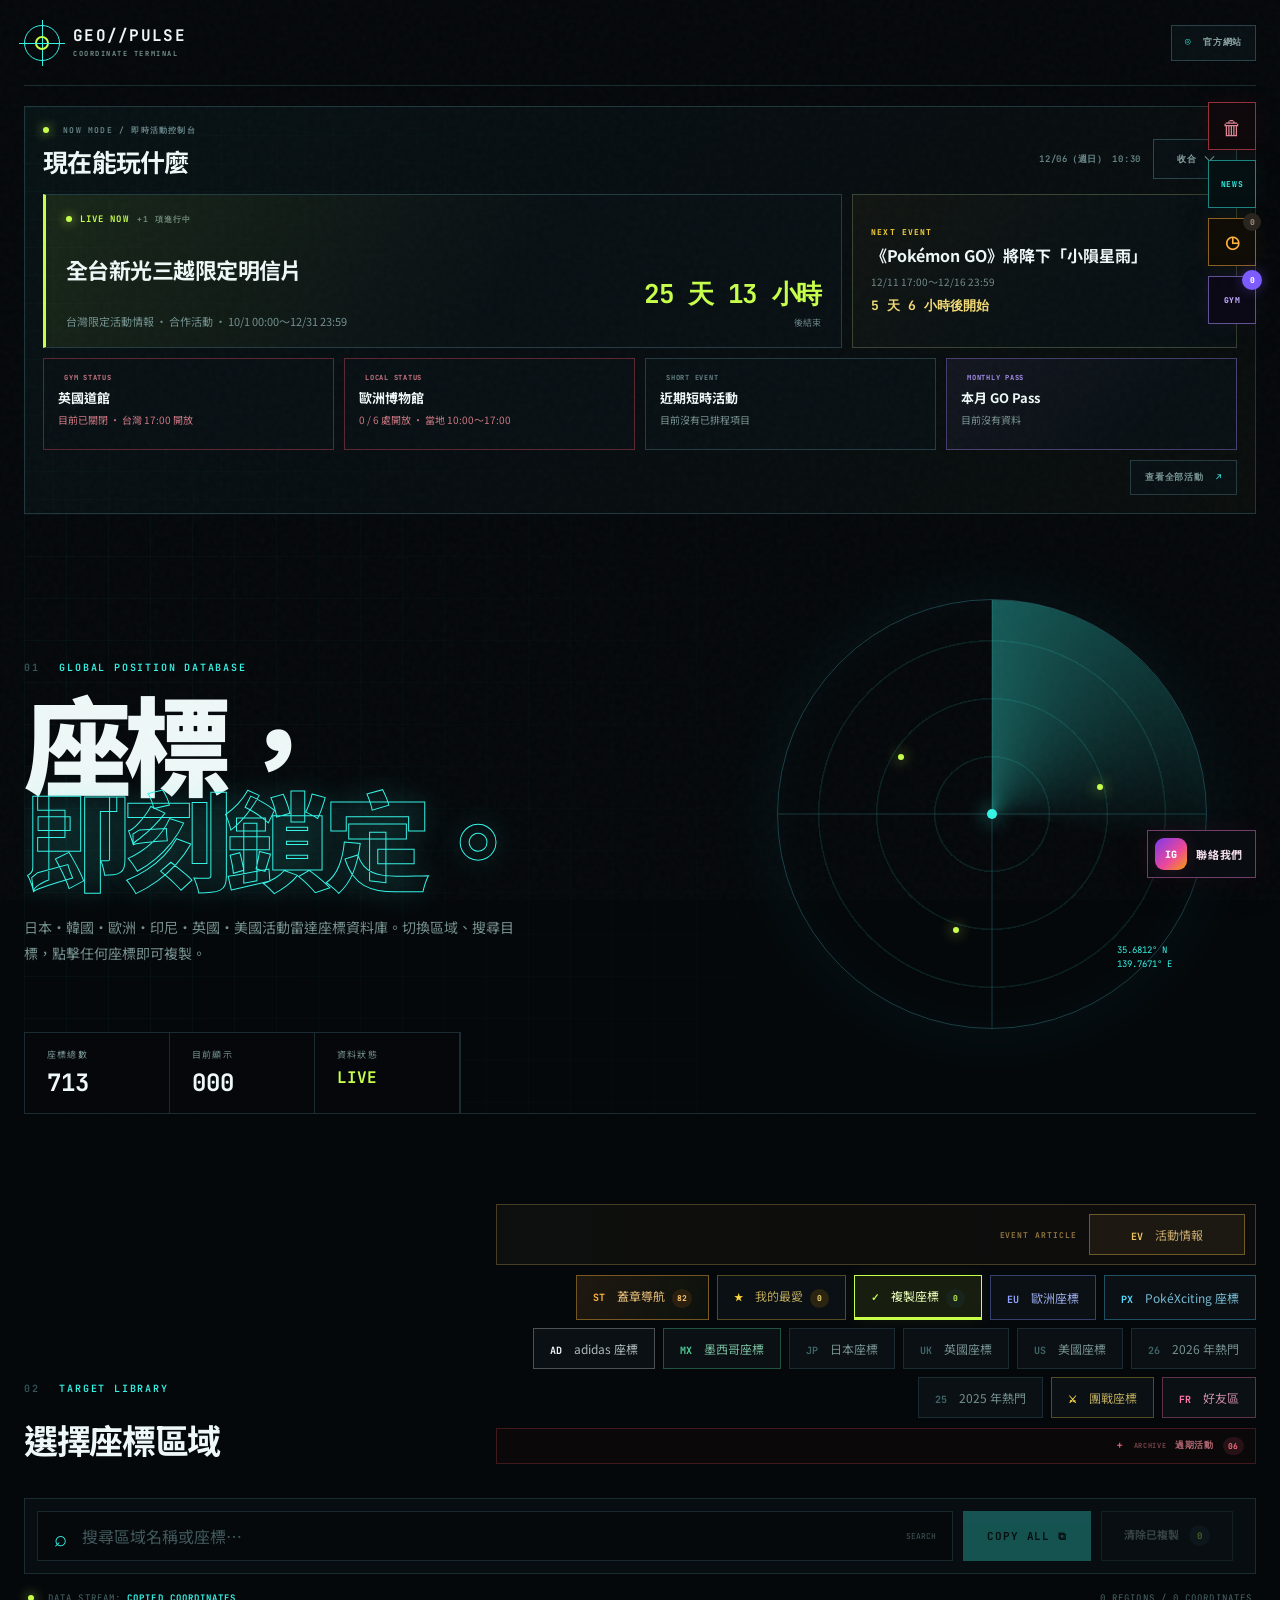
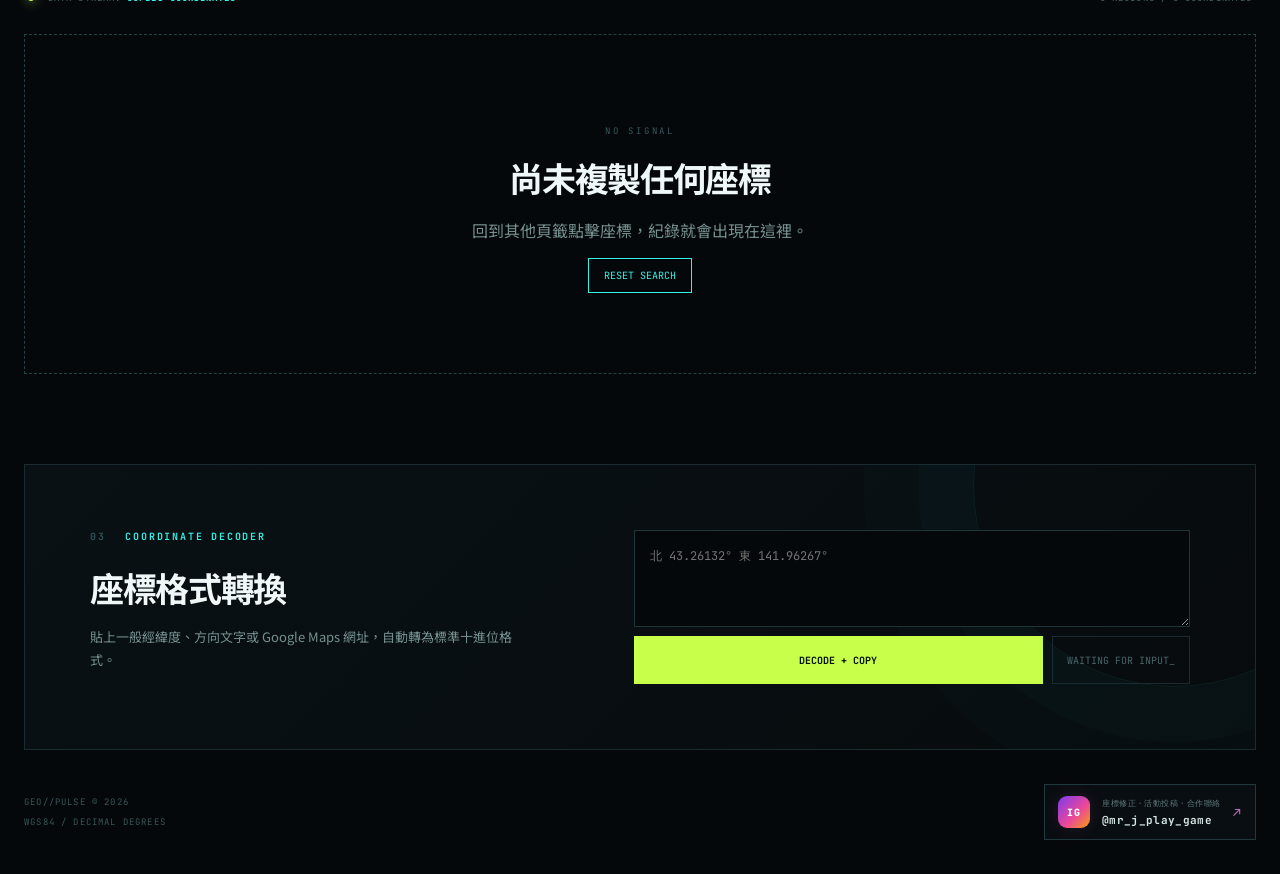
==== commit 5a281f38: "Add stamp rally navigator - Add a shared stamp attribute to 82 coordinates across 12 activities. - " ====
--- a/index.html
+++ b/index.html
@@ -93,6 +93,7 @@
           </div>
         </section>
         <div class="country-tabs" id="active-country-tabs" role="tablist" aria-label="目前及一般座標">
+          <button class="stamp-navigator-open" id="stamp-navigator-open" type="button" aria-haspopup="dialog" aria-controls="stamp-navigator-modal"><b>ST</b> 蓋章導航 <span class="tab-count" id="stamp-navigator-count">0</span></button>
           <button class="country-tab favorites-tab" data-country="favorites" role="tab" aria-selected="false"><b>★</b> 我的最愛 <span class="tab-count" id="favorites-tab-count">0</span></button>
           <button class="country-tab copied-tab active" data-country="copied" role="tab" aria-selected="true"><b>✓</b> 複製座標 <span class="tab-count" id="copied-tab-count">0</span></button>
           <button class="country-tab spain-tab" data-country="spain" role="tab" aria-selected="false"><b>ES</b> 西班牙座標</button>
@@ -227,6 +228,7 @@
       <div class="mobile-tools-grid">
         <button type="button" data-mobile-tool="trash"><span aria-hidden="true">⌫</span><strong>清理篩選</strong><small>Storage Filter</small></button>
         <button type="button" data-mobile-tool="news"><span aria-hidden="true">EV</span><strong>近期活動</strong><small>Event Navigator</small></button>
+        <button type="button" data-mobile-tool="stamps"><span aria-hidden="true">ST</span><strong>蓋章座標</strong><small>Stamp Navigator</small><b id="mobile-stamp-count">0</b></button>
         <button type="button" data-mobile-tool="alert"><span aria-hidden="true">◷</span><strong>活動提醒</strong><small>Sparkle Alert</small><b id="mobile-alert-count">0</b></button>
         <button type="button" data-mobile-tool="gym"><span aria-hidden="true">GYM</span><strong>道館計數器</strong><small>Result Counter</small><b id="mobile-gym-count">0</b></button>
         <button type="button" data-mobile-tool="top"><span aria-hidden="true">↑</span><strong>回到頂端</strong><small>Back to Top</small></button>
@@ -322,10 +324,21 @@
     </div>
   </dialog>
 
+  <dialog class="filter-modal stamp-navigator-modal" id="stamp-navigator-modal" aria-labelledby="stamp-navigator-title">
+    <div class="filter-modal-panel">
+      <button class="filter-modal-close" id="stamp-navigator-close" type="button" aria-label="關閉蓋章快速導航">×</button>
+      <p class="kicker"><span>06</span> STAMP NAVIGATOR</p>
+      <h2 id="stamp-navigator-title">蓋章快速導航</h2>
+      <p class="filter-modal-note">依現有座標資料自動整理；點擊前往活動可切換頁籤並定位到原始活動區塊。</p>
+      <div class="stamp-navigator-summary"><span>活動 <b id="stamp-group-count">0</b></span><span>座標 <b id="stamp-coordinate-count">0</b></span></div>
+      <div class="stamp-navigator-sections" id="stamp-navigator-sections"></div>
+    </div>
+  </dialog>
+
   <dialog class="filter-modal sparkle-alert-modal" id="sparkle-alert-modal" aria-labelledby="sparkle-alert-title">
     <div class="filter-modal-panel">
       <button class="filter-modal-close" id="sparkle-alert-close" type="button" aria-label="關閉印度活動提醒">×</button>
-      <p class="kicker"><span>06</span> EVENT ALERT</p>
+      <p class="kicker"><span>07</span> EVENT ALERT</p>
       <h2 id="sparkle-alert-title">Sparkle O’Clock 提醒</h2>
       <p class="filter-modal-note">依台灣時間追蹤每日 20:30、21:00、21:30、22:00 場次，開始前 10 分鐘提醒；同一場關閉後不會再次觸發。</p>
       <label class="sparkle-alert-option">
@@ -340,7 +353,7 @@
   <dialog class="filter-modal gym-counter-modal" id="gym-counter-modal" aria-labelledby="gym-counter-title">
     <div class="filter-modal-panel">
       <button class="filter-modal-close" id="gym-counter-close" type="button" aria-label="關閉道館戰果計數器">×</button>
-      <p class="kicker"><span>07</span> GYM RESULT COUNTER</p>
+      <p class="kicker"><span>08</span> GYM RESULT COUNTER</p>
       <h2 id="gym-counter-title">道館戰果計數器</h2>
       <p class="filter-modal-note">每次戰果請選擇下列四種結果之一；IV100 為附加紀錄，不會增加總次數。所有紀錄會保存在此瀏覽器。</p>
 
--- a/style.css
+++ b/style.css
@@ -128,6 +128,10 @@
 .country-tab.friends-tab { border-color:rgba(255,116,174,.34);color:#c78aa5; }
 .country-tab.friends-tab b { color:#ff74ae; }
 .country-tab.friends-tab:hover,.country-tab.friends-tab.active { border-color:#ff74ae;background:linear-gradient(120deg,rgba(255,116,174,.13),rgba(53,244,230,.04));color:#ffe4ef;box-shadow:inset 0 -2px #ff74ae,0 0 18px rgba(255,116,174,.1); }
+.stamp-navigator-open { padding:11px 16px;border:1px solid rgba(255,178,62,.42);background:linear-gradient(120deg,rgba(255,178,62,.1),rgba(199,255,74,.035));color:#e6bd7b;cursor:pointer;font-size:12px; }
+.stamp-navigator-open b { margin-right:9px;color:#ffb23e;font:700 10px "JetBrains Mono",monospace; }
+.stamp-navigator-open:hover,.stamp-navigator-open:focus-visible { outline:0;border-color:#ffb23e;background:rgba(255,178,62,.13);color:#fff0d8;box-shadow:inset 0 -2px #ffb23e,0 0 18px rgba(255,178,62,.1); }
+.stamp-navigator-open .tab-count { background:#2b2010;color:#ffc76c; }
 .tab-count { display:inline-grid;place-items:center;min-width:19px;height:19px;margin-left:4px;padding:0 5px;border-radius:20px;background:#19251c;color:var(--lime);font:700 8px "JetBrains Mono",monospace; }
 .now-mode { position:relative;margin:20px 0 0;padding:18px;border:1px solid #20363c;background:linear-gradient(135deg,rgba(53,244,230,.045),rgba(7,13,17,.98) 48%,rgba(199,255,74,.025));overflow:hidden; }
 .now-mode:before { content:"";position:absolute;inset:0;pointer-events:none;background:linear-gradient(90deg,rgba(53,244,230,.025) 1px,transparent 1px),linear-gradient(rgba(53,244,230,.025) 1px,transparent 1px);background-size:28px 28px;mask-image:linear-gradient(90deg,black,transparent 82%); }
@@ -487,6 +491,36 @@
 .news-item.expired { border-left:3px solid #ff5265;opacity:.72; }
 .news-item.expired em { color:#ff7182; }
 .news-item.expired:hover,.news-item.expired:focus-visible { border-color:#ff5265;background:rgba(255,82,101,.055);opacity:1; }
+.stamp-navigator-modal { width:min(900px,calc(100% - 28px)); }
+.stamp-navigator-summary { display:flex;gap:8px;margin-bottom:16px; }
+.stamp-navigator-summary span { min-width:120px;padding:10px 12px;border:1px solid rgba(255,178,62,.25);background:rgba(255,178,62,.045);color:#806f59;font:700 9px "JetBrains Mono",monospace;letter-spacing:.08em; }
+.stamp-navigator-summary b { margin-left:8px;color:#ffb23e;font-size:13px; }
+.stamp-navigator-sections { display:grid;gap:22px;max-height:min(64vh,690px);padding-right:6px;overflow-y:auto; }
+.stamp-navigator-group { display:grid;gap:10px; }
+.stamp-navigator-group>header { display:flex;align-items:center;justify-content:space-between;padding-bottom:8px;border-bottom:1px solid var(--line); }
+.stamp-navigator-group h3 { margin:0;font-size:15px; }
+.stamp-navigator-group>header span { color:#806d52;font:700 9px "JetBrains Mono",monospace; }
+.stamp-navigator-list { display:grid;grid-template-columns:repeat(2,minmax(0,1fr));gap:9px; }
+.stamp-navigator-item { min-width:0;padding:14px;border:1px solid #26363a;background:linear-gradient(145deg,rgba(12,21,24,.98),rgba(5,10,13,.98)); }
+.stamp-navigator-item.active { border-left:3px solid var(--lime); }
+.stamp-navigator-item.upcoming { border-left:3px solid var(--cyan); }
+.stamp-navigator-item.permanent { border-left:3px solid #ffb23e; }
+.stamp-navigator-item.expired { border-left:3px solid #ff5265;opacity:.76; }
+.stamp-navigator-item-head,.stamp-navigator-item-meta { display:flex;align-items:center;justify-content:space-between;gap:10px; }
+.stamp-navigator-item-head span { min-width:0;color:#668083;font:700 8px "JetBrains Mono",monospace;white-space:nowrap;overflow:hidden;text-overflow:ellipsis; }
+.stamp-navigator-item-head em { color:#ffb23e;font:700 7px "JetBrains Mono",monospace;font-style:normal;letter-spacing:.08em; }
+.stamp-navigator-item.active .stamp-navigator-item-head em { color:var(--lime); }
+.stamp-navigator-item.upcoming .stamp-navigator-item-head em { color:var(--cyan); }
+.stamp-navigator-item.expired .stamp-navigator-item-head em { color:#ff7182; }
+.stamp-navigator-item h4 { margin:10px 0 7px;color:#eef7f6;font-size:15px; }
+.stamp-navigator-item p { min-height:35px;margin:0 0 10px;color:#789293;font-size:11px;line-height:1.55;display:-webkit-box;-webkit-line-clamp:2;-webkit-box-orient:vertical;overflow:hidden; }
+.stamp-navigator-item-meta { padding-top:9px;border-top:1px solid rgba(53,244,230,.09); }
+.stamp-navigator-item-meta span { color:#93a7a5;font-size:10px; }
+.stamp-navigator-item-meta b { color:#ffbf60;font:700 9px "JetBrains Mono",monospace; }
+.stamp-navigator-actions { display:grid;grid-template-columns:1fr auto;gap:7px;margin-top:12px; }
+.stamp-navigator-actions button { min-height:40px;padding:0 13px;border:1px solid #31545a;background:#091317;color:#9bb9b8;cursor:pointer;font:700 9px "JetBrains Mono",monospace;letter-spacing:.05em; }
+.stamp-navigator-actions .stamp-navigator-go { border-color:rgba(255,178,62,.45);color:#ffbf60;background:rgba(255,178,62,.055); }
+.stamp-navigator-actions button:hover,.stamp-navigator-actions button:focus-visible { outline:0;border-color:var(--lime);background:rgba(199,255,74,.07);color:var(--lime); }
 .sparkle-alert-option { display:grid;grid-template-columns:auto 1fr auto;align-items:center;gap:12px;padding:15px;border:1px solid rgba(255,178,62,.42);background:linear-gradient(120deg,rgba(255,178,62,.08),rgba(255,81,126,.025));cursor:pointer; }
 .sparkle-alert-option input { width:18px;height:18px;accent-color:#ffb23e; }
 .sparkle-alert-option span { min-width:0;display:grid;gap:4px; }
@@ -550,7 +584,7 @@
 @media(max-width:560px){.country-event-source{grid-column:1/-1}}
 @media(max-width:560px){.image-modal{max-width:calc(100vw - 16px)}.image-modal-panel{padding:10px}.image-modal-panel img{max-width:calc(100vw - 38px);max-height:72dvh}.image-modal-footer{align-items:stretch;flex-direction:column;gap:10px}.image-modal-panel p{margin:0 2px}.image-modal-download{width:100%;min-height:50px}.image-modal-close{right:-4px;top:-14px}}
 @media(max-width:560px){.event-redeem{grid-template-columns:1fr 1fr}.event-redeem>div{grid-column:1/-1}.event-redeem button,.event-redeem a{padding:0 8px}}
-@media(max-width:560px){.floating-contact,.floating-trash,.floating-news,.floating-sparkle-alert,.floating-gym-counter,.floating-back-top{display:none}.mobile-tools-toggle{position:fixed;z-index:31;right:14px;bottom:calc(14px + env(safe-area-inset-bottom));width:54px;height:54px;display:grid;place-items:center;padding:6px;border:1px solid rgba(53,244,230,.62);background:rgba(5,15,18,.96);color:var(--cyan);cursor:pointer;box-shadow:0 12px 34px rgba(0,0,0,.46),0 0 22px rgba(53,244,230,.1);backdrop-filter:blur(12px);transition:.2s}.mobile-tools-toggle>span{font:400 23px/1 "JetBrains Mono",monospace;transition:transform .2s}.mobile-tools-toggle>small{font:800 6px/1 "JetBrains Mono",monospace;letter-spacing:.1em}.mobile-tools-toggle>b{position:absolute;right:-5px;top:-5px;display:grid;place-items:center;min-width:19px;height:19px;padding:0 4px;border-radius:12px;background:#ff4057;color:#fff;font:800 8px "JetBrains Mono",monospace;box-shadow:0 0 13px rgba(255,64,87,.42)}.mobile-tools-toggle[aria-expanded="true"]{border-color:var(--lime);color:var(--lime);background:#10190c}.mobile-tools-toggle[aria-expanded="true"]>span{transform:rotate(45deg)}.mobile-tools{position:fixed;z-index:40;inset:0;display:block}.mobile-tools-backdrop{position:absolute;inset:0;width:100%;height:100%;padding:0;border:0;background:rgba(1,5,7,.72);opacity:0;cursor:default;backdrop-filter:blur(3px);transition:opacity .22s}.mobile-tools-sheet{position:absolute;left:0;right:0;bottom:0;padding:18px 14px calc(14px + env(safe-area-inset-bottom));border-top:1px solid #31565c;background:linear-gradient(160deg,#091418,#05090c 72%);box-shadow:0 -20px 60px rgba(0,0,0,.58);transform:translateY(105%);transition:transform .22s ease-out}.mobile-tools.is-open .mobile-tools-backdrop{opacity:1}.mobile-tools.is-open .mobile-tools-sheet{transform:none}.mobile-tools-sheet>header{display:flex;align-items:center;justify-content:space-between;margin-bottom:14px;padding:0 2px 12px;border-bottom:1px solid #1d353a}.mobile-tools-sheet>header small{display:block;margin-bottom:4px;color:#53777a;font:700 7px "JetBrains Mono",monospace;letter-spacing:.14em}.mobile-tools-sheet h2{margin:0;font-size:22px}.mobile-tools-close{width:44px;height:44px;border:1px solid #29474d;background:#071014;color:var(--cyan);font-size:25px;cursor:pointer}.mobile-tools-grid{display:grid;grid-template-columns:repeat(2,minmax(0,1fr));gap:9px}.mobile-tools-grid>button,.mobile-tools-grid>a{position:relative;min-height:78px;display:grid;grid-template-columns:38px minmax(0,1fr);grid-template-rows:auto auto;align-content:center;column-gap:10px;padding:11px 12px;border:1px solid #263f45;background:rgba(8,17,21,.92);color:#d9e5e4;text-align:left;text-decoration:none;cursor:pointer}.mobile-tools-grid>button>span,.mobile-tools-grid>a>span{grid-row:1/3;width:38px;height:38px;display:grid;place-items:center;border:1px solid #34575e;color:var(--cyan);font:800 11px "JetBrains Mono",monospace}.mobile-tools-grid strong{align-self:end;font-size:13px}.mobile-tools-grid small{align-self:start;color:#607d80;font:700 7px "JetBrains Mono",monospace;letter-spacing:.05em}.mobile-tools-grid b{position:absolute;right:8px;top:8px;display:grid;place-items:center;min-width:18px;height:18px;padding:0 4px;border-radius:10px;background:#735cff;color:#fff;font:800 8px "JetBrains Mono",monospace}.mobile-tools-grid>button:focus-visible,.mobile-tools-grid>a:focus-visible{outline:0;border-color:var(--lime);background:rgba(199,255,74,.06)}body.mobile-tools-open{overflow:hidden}.filter-modal-panel{padding:26px 20px}.sparkle-alert-option{grid-template-columns:auto 1fr}.sparkle-alert-option em{grid-column:2}.gym-counter-modal{width:calc(100% - 16px);max-height:94dvh}.gym-counter-modal .filter-modal-panel{padding:24px 14px 16px}.gym-counter-modal .filter-modal-note{margin-right:34px;font-size:12px}.gym-counter-total{padding:13px 15px}.gym-counter-total strong{font-size:28px}.gym-counter-row{grid-template-columns:minmax(0,1fr) auto;gap:8px;min-height:72px;padding:8px 8px 8px 12px}.gym-counter-controls{grid-template-columns:52px minmax(46px,auto) 52px;gap:4px}.gym-counter-controls button{width:52px;height:52px;font-size:27px}.gym-counter-controls output{min-width:46px;font-size:19px}.gym-counter-actions{grid-template-columns:1fr}.gym-counter-actions button{min-height:52px}.gym-counter-feedback{font-size:8px}}
+@media(max-width:560px){.floating-contact,.floating-trash,.floating-news,.floating-sparkle-alert,.floating-gym-counter,.floating-back-top,.stamp-navigator-open{display:none}.mobile-tools-toggle{position:fixed;z-index:31;right:14px;bottom:calc(14px + env(safe-area-inset-bottom));width:54px;height:54px;display:grid;place-items:center;padding:6px;border:1px solid rgba(53,244,230,.62);background:rgba(5,15,18,.96);color:var(--cyan);cursor:pointer;box-shadow:0 12px 34px rgba(0,0,0,.46),0 0 22px rgba(53,244,230,.1);backdrop-filter:blur(12px);transition:.2s}.mobile-tools-toggle>span{font:400 23px/1 "JetBrains Mono",monospace;transition:transform .2s}.mobile-tools-toggle>small{font:800 6px/1 "JetBrains Mono",monospace;letter-spacing:.1em}.mobile-tools-toggle>b{position:absolute;right:-5px;top:-5px;display:grid;place-items:center;min-width:19px;height:19px;padding:0 4px;border-radius:12px;background:#ff4057;color:#fff;font:800 8px "JetBrains Mono",monospace;box-shadow:0 0 13px rgba(255,64,87,.42)}.mobile-tools-toggle[aria-expanded="true"]{border-color:var(--lime);color:var(--lime);background:#10190c}.mobile-tools-toggle[aria-expanded="true"]>span{transform:rotate(45deg)}.mobile-tools{position:fixed;z-index:40;inset:0;display:block}.mobile-tools-backdrop{position:absolute;inset:0;width:100%;height:100%;padding:0;border:0;background:rgba(1,5,7,.72);opacity:0;cursor:default;backdrop-filter:blur(3px);transition:opacity .22s}.mobile-tools-sheet{position:absolute;left:0;right:0;bottom:0;padding:18px 14px calc(14px + env(safe-area-inset-bottom));border-top:1px solid #31565c;background:linear-gradient(160deg,#091418,#05090c 72%);box-shadow:0 -20px 60px rgba(0,0,0,.58);transform:translateY(105%);transition:transform .22s ease-out}.mobile-tools.is-open .mobile-tools-backdrop{opacity:1}.mobile-tools.is-open .mobile-tools-sheet{transform:none}.mobile-tools-sheet>header{display:flex;align-items:center;justify-content:space-between;margin-bottom:14px;padding:0 2px 12px;border-bottom:1px solid #1d353a}.mobile-tools-sheet>header small{display:block;margin-bottom:4px;color:#53777a;font:700 7px "JetBrains Mono",monospace;letter-spacing:.14em}.mobile-tools-sheet h2{margin:0;font-size:22px}.mobile-tools-close{width:44px;height:44px;border:1px solid #29474d;background:#071014;color:var(--cyan);font-size:25px;cursor:pointer}.mobile-tools-grid{display:grid;grid-template-columns:repeat(2,minmax(0,1fr));gap:9px}.mobile-tools-grid>button,.mobile-tools-grid>a{position:relative;min-height:78px;display:grid;grid-template-columns:38px minmax(0,1fr);grid-template-rows:auto auto;align-content:center;column-gap:10px;padding:11px 12px;border:1px solid #263f45;background:rgba(8,17,21,.92);color:#d9e5e4;text-align:left;text-decoration:none;cursor:pointer}.mobile-tools-grid>button>span,.mobile-tools-grid>a>span{grid-row:1/3;width:38px;height:38px;display:grid;place-items:center;border:1px solid #34575e;color:var(--cyan);font:800 11px "JetBrains Mono",monospace}.mobile-tools-grid strong{align-self:end;font-size:13px}.mobile-tools-grid small{align-self:start;color:#607d80;font:700 7px "JetBrains Mono",monospace;letter-spacing:.05em}.mobile-tools-grid b{position:absolute;right:8px;top:8px;display:grid;place-items:center;min-width:18px;height:18px;padding:0 4px;border-radius:10px;background:#735cff;color:#fff;font:800 8px "JetBrains Mono",monospace}.mobile-tools-grid>button:focus-visible,.mobile-tools-grid>a:focus-visible{outline:0;border-color:var(--lime);background:rgba(199,255,74,.06)}body.mobile-tools-open{overflow:hidden}.filter-modal-panel{padding:26px 20px}.stamp-navigator-list{grid-template-columns:1fr}.stamp-navigator-summary{display:grid;grid-template-columns:1fr 1fr}.stamp-navigator-summary span{min-width:0}.stamp-navigator-item p{min-height:0}.sparkle-alert-option{grid-template-columns:auto 1fr}.sparkle-alert-option em{grid-column:2}.gym-counter-modal{width:calc(100% - 16px);max-height:94dvh}.gym-counter-modal .filter-modal-panel{padding:24px 14px 16px}.gym-counter-modal .filter-modal-note{margin-right:34px;font-size:12px}.gym-counter-total{padding:13px 15px}.gym-counter-total strong{font-size:28px}.gym-counter-row{grid-template-columns:minmax(0,1fr) auto;gap:8px;min-height:72px;padding:8px 8px 8px 12px}.gym-counter-controls{grid-template-columns:52px minmax(46px,auto) 52px;gap:4px}.gym-counter-controls button{width:52px;height:52px;font-size:27px}.gym-counter-controls output{min-width:46px;font-size:19px}.gym-counter-actions{grid-template-columns:1fr}.gym-counter-actions button{min-height:52px}.gym-counter-feedback{font-size:8px}}
 @media(max-width:560px){.coordinate-item.has-image{grid-template-columns:auto minmax(0,1fr) 64px}.coordinate-item.has-image>strong{grid-column:2}.coordinate-item.has-image>.coordinate-thumb{grid-column:3;grid-row:1/3;width:60px;height:78px}.coordinate-item.has-image>i{display:none}}
 @media(max-width:560px){.mobile-tools-sheet{max-height:calc(100dvh - 12px);overflow-y:auto}}
 @media(prefers-reduced-motion:reduce){*{animation:none!important;transition:none!important;scroll-behavior:auto!important}}
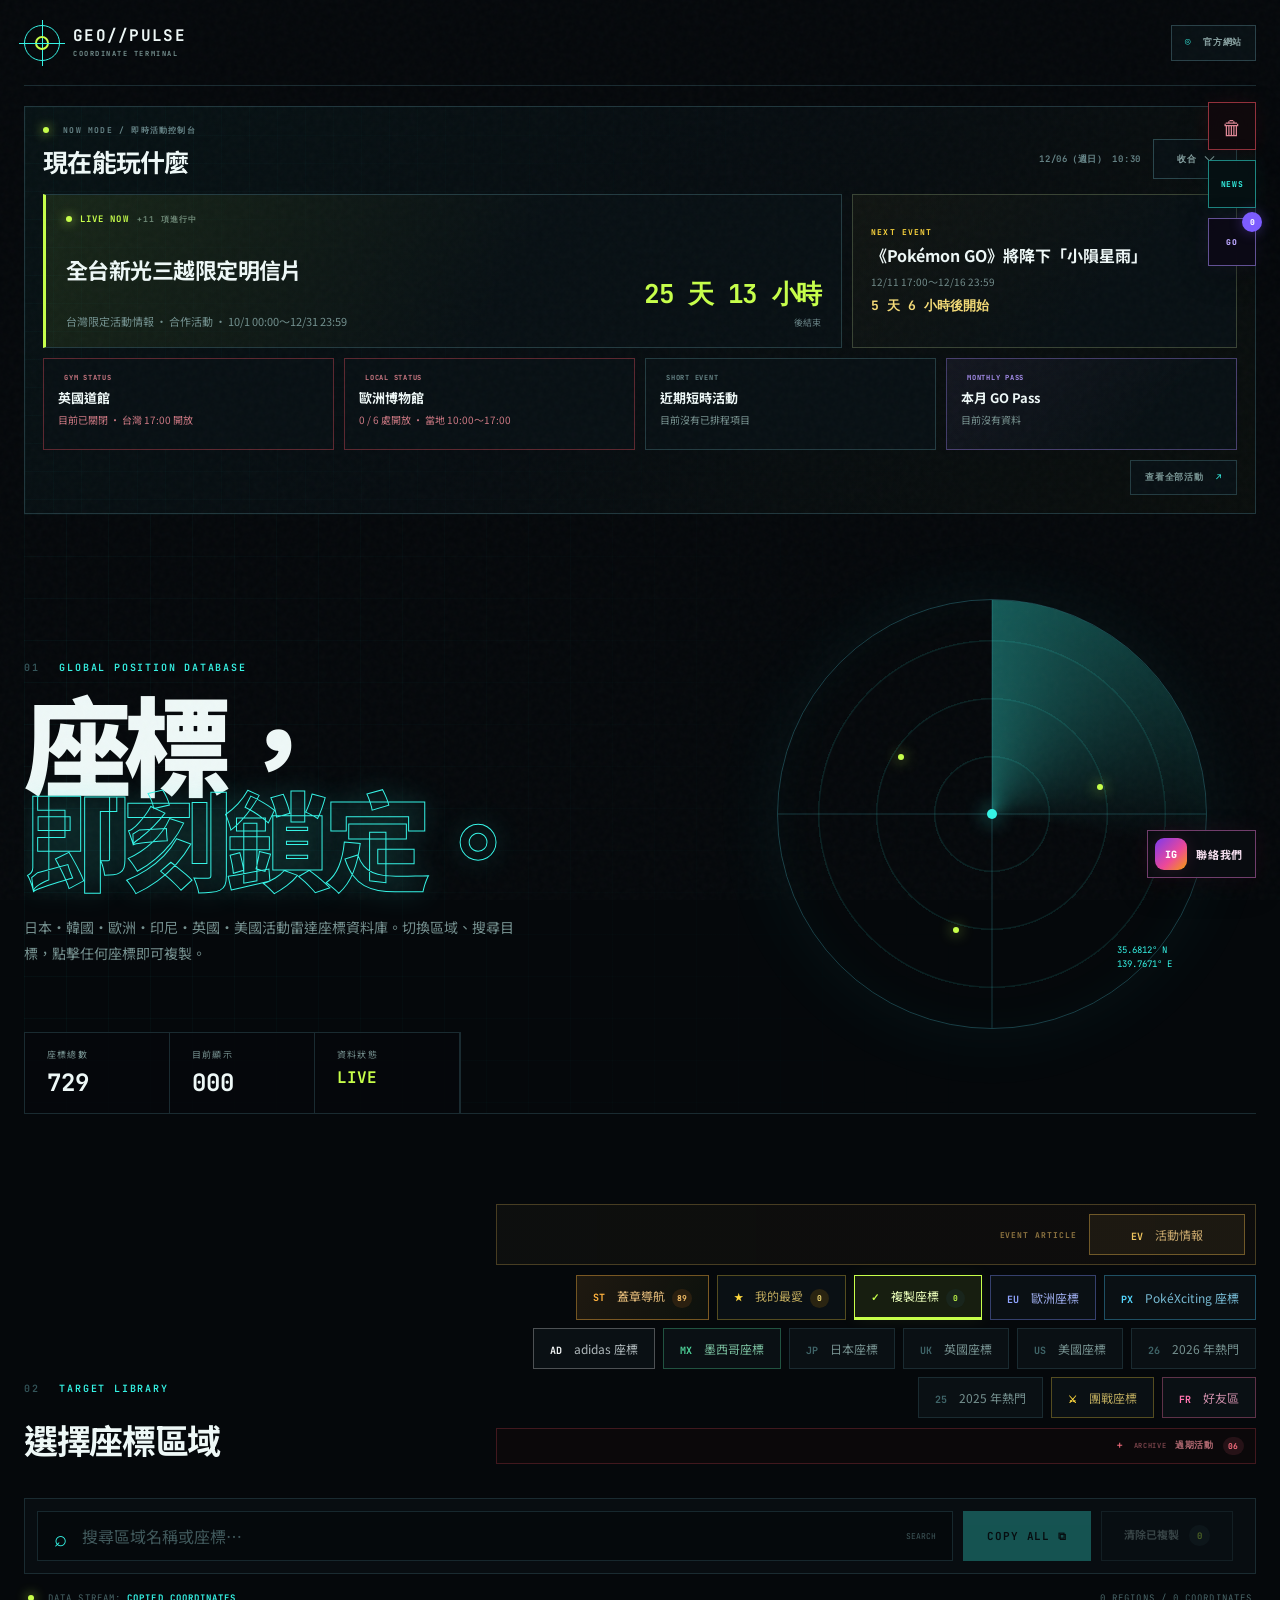
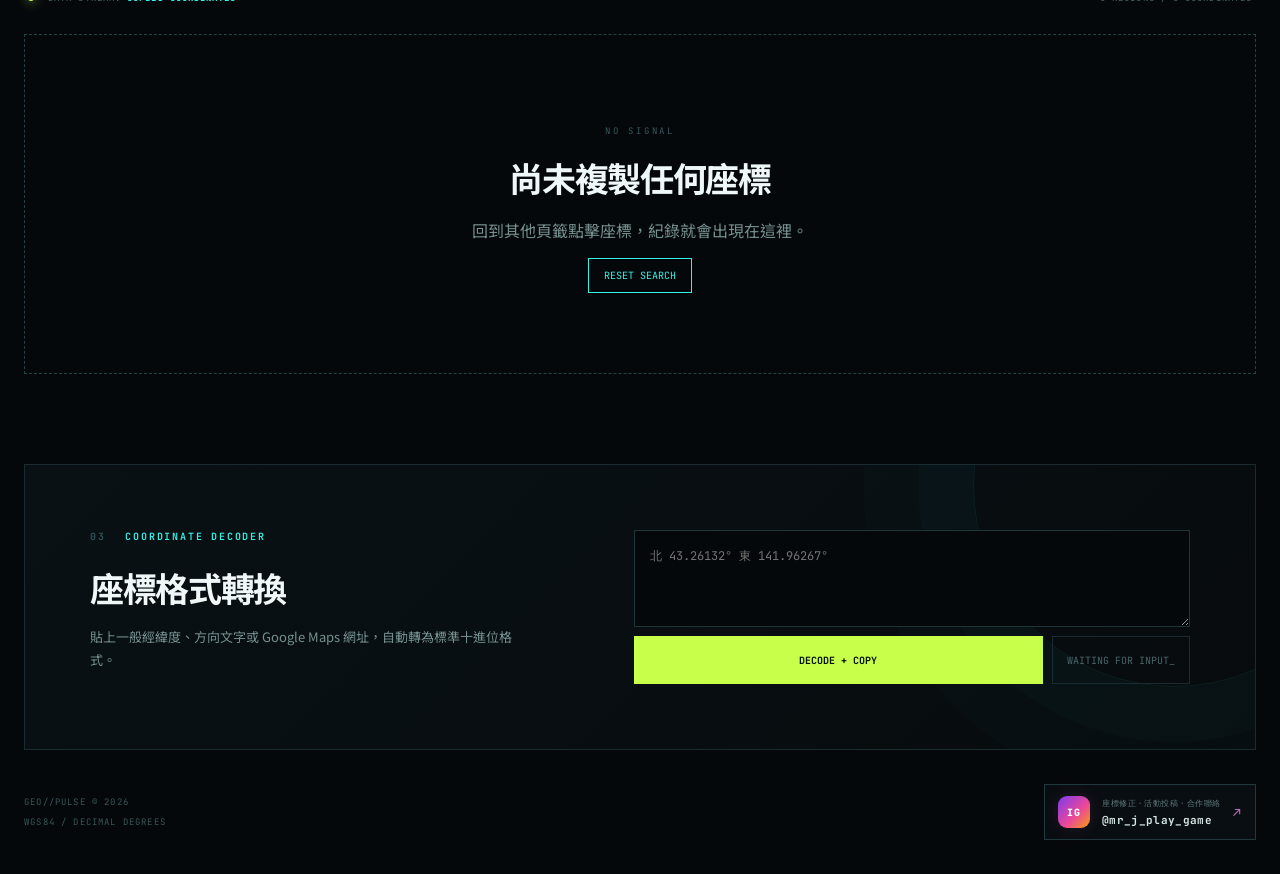
==== commit 4dc00ed5: "Improve Pokémon GO result counter - Add Raid, Max Battle, and Timed Research modes - Store counts a" ====
--- a/index.html
+++ b/index.html
@@ -205,8 +205,8 @@
     <span aria-hidden="true">◷</span><small id="sparkle-alert-count">0</small>
   </button>
 
-  <button class="floating-gym-counter" id="gym-counter-open" type="button" aria-label="開啟道館戰果計數器" title="道館戰果計數器">
-    <span aria-hidden="true">GYM</span><small id="gym-counter-badge">0</small>
+  <button class="floating-gym-counter" id="gym-counter-open" type="button" aria-label="開啟 Pokémon GO 戰果計數器" title="Pokémon GO 戰果計數器">
+    <span aria-hidden="true">GO</span><small id="gym-counter-badge">0</small>
   </button>
 
   <button class="floating-back-top" id="back-to-top" type="button" aria-label="平滑回到頁面頂端" title="回到頂端">
@@ -230,7 +230,7 @@
         <button type="button" data-mobile-tool="news"><span aria-hidden="true">EV</span><strong>近期活動</strong><small>Event Navigator</small></button>
         <button type="button" data-mobile-tool="stamps"><span aria-hidden="true">ST</span><strong>蓋章座標</strong><small>Stamp Navigator</small><b id="mobile-stamp-count">0</b></button>
         <button type="button" data-mobile-tool="alert"><span aria-hidden="true">◷</span><strong>活動提醒</strong><small>Sparkle Alert</small><b id="mobile-alert-count">0</b></button>
-        <button type="button" data-mobile-tool="gym"><span aria-hidden="true">GYM</span><strong>道館計數器</strong><small>Result Counter</small><b id="mobile-gym-count">0</b></button>
+        <button type="button" data-mobile-tool="gym"><span aria-hidden="true">GO</span><strong>戰果計數器</strong><small>Pokémon GO</small><b id="mobile-gym-count">0</b></button>
         <button type="button" data-mobile-tool="top"><span aria-hidden="true">↑</span><strong>回到頂端</strong><small>Back to Top</small></button>
         <a href="https://www.instagram.com/mr_j_play_game/" target="_blank" rel="noopener noreferrer"><span aria-hidden="true">IG</span><strong>Instagram</strong><small>聯絡我們</small></a>
       </div>
@@ -352,51 +352,63 @@
 
   <dialog class="filter-modal gym-counter-modal" id="gym-counter-modal" aria-labelledby="gym-counter-title">
     <div class="filter-modal-panel">
-      <button class="filter-modal-close" id="gym-counter-close" type="button" aria-label="關閉道館戰果計數器">×</button>
-      <p class="kicker"><span>08</span> GYM RESULT COUNTER</p>
-      <h2 id="gym-counter-title">道館戰果計數器</h2>
+      <button class="filter-modal-close" id="gym-counter-close" type="button" aria-label="關閉 Pokémon GO 戰果計數器">×</button>
+      <p class="kicker"><span>08</span> POKÉMON GO RESULT COUNTER</p>
+      <h2 id="gym-counter-title">Pokémon GO 戰果計數器</h2>
       <p class="filter-modal-note">每次戰果請選擇下列四種結果之一；IV100 為附加紀錄，不會增加總次數。所有紀錄會保存在此瀏覽器。</p>
 
+      <div class="gym-counter-modes" role="radiogroup" aria-label="統計類型">
+        <button class="is-active" type="button" role="radio" aria-checked="true" data-gym-counter-mode="raid">
+          <span>RAID</span><strong>團體戰</strong><b data-gym-mode-total="raid">0</b>
+        </button>
+        <button type="button" role="radio" aria-checked="false" data-gym-counter-mode="maxBattle">
+          <span>MAX</span><strong>極巨化</strong><b data-gym-mode-total="maxBattle">0</b>
+        </button>
+        <button type="button" role="radio" aria-checked="false" data-gym-counter-mode="timedResearch">
+          <span>TASK</span><strong>限時任務</strong><b data-gym-mode-total="timedResearch">0</b>
+        </button>
+      </div>
+
       <section class="gym-counter-total" aria-label="總次數">
-        <span>TOTAL RUNS / 總次數</span>
+        <span id="gym-counter-total-label">團體戰 / TOTAL RUNS</span>
         <strong id="gym-counter-total">0</strong>
       </section>
 
       <div class="gym-counter-list">
         <article class="gym-counter-row normal" data-counter-key="normal">
-          <div><span>01</span><strong>普色</strong></div>
+          <div><span>01</span><strong>普色無背</strong><em id="gym-counter-normal-percentage">0%</em></div>
           <div class="gym-counter-controls">
-            <button type="button" data-counter-change="-1" aria-label="普色減一">−</button>
+            <button type="button" data-counter-change="-1" aria-label="普色無背減一">−</button>
             <output id="gym-counter-normal">0</output>
-            <button type="button" data-counter-change="1" aria-label="普色加一">＋</button>
+            <button type="button" data-counter-change="1" aria-label="普色無背加一">＋</button>
           </div>
         </article>
         <article class="gym-counter-row shiny" data-counter-key="shiny">
-          <div><span>02</span><strong>純異色</strong></div>
+          <div><span>02</span><strong>異色無背</strong><em id="gym-counter-shiny-percentage">0%</em></div>
           <div class="gym-counter-controls">
-            <button type="button" data-counter-change="-1" aria-label="純異色減一">−</button>
+            <button type="button" data-counter-change="-1" aria-label="異色無背減一">−</button>
             <output id="gym-counter-shiny">0</output>
-            <button type="button" data-counter-change="1" aria-label="純異色加一">＋</button>
+            <button type="button" data-counter-change="1" aria-label="異色無背加一">＋</button>
           </div>
         </article>
         <article class="gym-counter-row background" data-counter-key="normalBackground">
-          <div><span>03</span><strong>普色背卡</strong></div>
+          <div><span>03</span><strong>普色有背</strong><em id="gym-counter-normal-background-percentage">0%</em></div>
           <div class="gym-counter-controls">
-            <button type="button" data-counter-change="-1" aria-label="普色背卡減一">−</button>
+            <button type="button" data-counter-change="-1" aria-label="普色有背減一">−</button>
             <output id="gym-counter-normal-background">0</output>
-            <button type="button" data-counter-change="1" aria-label="普色背卡加一">＋</button>
+            <button type="button" data-counter-change="1" aria-label="普色有背加一">＋</button>
           </div>
         </article>
         <article class="gym-counter-row shiny-background" data-counter-key="shinyBackground">
-          <div><span>04</span><strong>異色背卡</strong></div>
+          <div><span>04</span><strong>異色有背</strong><em id="gym-counter-shiny-background-percentage">0%</em></div>
           <div class="gym-counter-controls">
-            <button type="button" data-counter-change="-1" aria-label="異色背卡減一">−</button>
+            <button type="button" data-counter-change="-1" aria-label="異色有背減一">−</button>
             <output id="gym-counter-shiny-background">0</output>
-            <button type="button" data-counter-change="1" aria-label="異色背卡加一">＋</button>
+            <button type="button" data-counter-change="1" aria-label="異色有背加一">＋</button>
           </div>
         </article>
         <article class="gym-counter-row perfect" data-counter-key="perfectIv">
-          <div><span>IV</span><strong>IV100</strong><small>不計入總次數</small></div>
+          <div><span>IV</span><strong>IV100</strong><em id="gym-counter-perfect-iv-percentage">0%</em><small>不計入總次數</small></div>
           <div class="gym-counter-controls">
             <button type="button" data-counter-change="-1" aria-label="IV100減一">−</button>
             <output id="gym-counter-perfect-iv">0</output>
@@ -406,9 +418,14 @@
       </div>
 
       <p class="gym-counter-feedback" id="gym-counter-feedback" role="status" aria-live="polite">READY_</p>
+      <div class="gym-counter-share-actions" aria-label="複製戰果統計">
+        <button id="gym-counter-copy-current" type="button">複製目前分類</button>
+        <button id="gym-counter-copy-all" type="button">複製全部分類</button>
+      </div>
       <div class="gym-counter-actions">
         <button id="gym-counter-undo" type="button">復原上一步</button>
-        <button id="gym-counter-reset" type="button">重置全部</button>
+        <button id="gym-counter-reset" type="button">重置目前類型</button>
+        <button id="gym-counter-reset-all" type="button">全部清除</button>
       </div>
     </div>
   </dialog>
--- a/style.css
+++ b/style.css
@@ -400,15 +400,18 @@
 .floating-news { position:fixed;z-index:29;right:24px;top:160px;width:48px;height:48px;border:1px solid rgba(53,244,230,.52);background:rgba(6,16,19,.94);color:var(--cyan);cursor:pointer;font:700 8px "JetBrains Mono",monospace;letter-spacing:.08em;box-shadow:0 10px 30px rgba(0,0,0,.32),0 0 22px rgba(53,244,230,.07);backdrop-filter:blur(10px);transition:.2s; }
 .floating-news:hover,.floating-news:focus-visible { outline:0;border-color:var(--lime);color:var(--lime);background:rgba(199,255,74,.07);transform:translateY(-2px);box-shadow:0 13px 34px rgba(0,0,0,.4),0 0 25px rgba(199,255,74,.12); }
 .floating-sparkle-alert { position:fixed;z-index:29;right:24px;top:218px;width:48px;height:48px;display:grid;place-items:center;border:1px solid rgba(255,178,62,.52);background:rgba(18,12,6,.94);color:#ffb23e;cursor:pointer;box-shadow:0 10px 30px rgba(0,0,0,.32),0 0 22px rgba(255,178,62,.08);backdrop-filter:blur(10px);transition:.2s; }
+.floating-sparkle-alert[hidden],.mobile-tools-grid>[data-mobile-tool="alert"][hidden] { display:none!important; }
 .floating-sparkle-alert>span { font:700 17px "JetBrains Mono",monospace; }
 .floating-sparkle-alert>small { position:absolute;right:-6px;top:-6px;display:grid;place-items:center;min-width:18px;height:18px;padding:0 4px;border-radius:12px;background:#2b2520;color:#9c8b78;font:800 8px "JetBrains Mono",monospace; }
 .floating-sparkle-alert.enabled>small { background:#ff4057;color:#fff;box-shadow:0 0 12px rgba(255,64,87,.4); }
 .floating-sparkle-alert:hover,.floating-sparkle-alert:focus-visible { outline:0;border-color:#ffca70;color:#fff0d8;background:rgba(255,178,62,.1);transform:translateY(-2px); }
 .floating-gym-counter { position:fixed;z-index:29;right:24px;top:276px;width:48px;height:48px;display:grid;place-items:center;border:1px solid rgba(169,140,255,.55);background:rgba(12,9,22,.94);color:#bba7ff;cursor:pointer;box-shadow:0 10px 30px rgba(0,0,0,.32),0 0 22px rgba(169,140,255,.09);backdrop-filter:blur(10px);transition:.2s; }
+.sparkle-alert-unavailable .floating-gym-counter { top:218px; }
 .floating-gym-counter>span { font:800 8px "JetBrains Mono",monospace;letter-spacing:.08em; }
 .floating-gym-counter>small { position:absolute;right:-7px;top:-7px;display:grid;place-items:center;min-width:20px;height:20px;padding:0 4px;border-radius:12px;background:#7c5cff;color:#fff;font:800 8px "JetBrains Mono",monospace;box-shadow:0 0 13px rgba(124,92,255,.38); }
 .floating-gym-counter:hover,.floating-gym-counter:focus-visible { outline:0;border-color:#cbbdff;color:#fff;background:rgba(169,140,255,.12);transform:translateY(-2px); }
 .floating-back-top { position:fixed;z-index:29;right:24px;top:334px;width:48px;height:48px;display:grid;place-items:center;border:1px solid rgba(116,218,255,.48);background:rgba(7,14,20,.94);color:#7edfff;cursor:pointer;box-shadow:0 10px 30px rgba(0,0,0,.32),0 0 22px rgba(116,218,255,.08);backdrop-filter:blur(10px);opacity:0;visibility:hidden;pointer-events:none;transform:translateY(10px);transition:opacity .25s,visibility .25s,transform .25s,border-color .2s,background .2s; }
+.sparkle-alert-unavailable .floating-back-top { top:276px; }
 .floating-back-top.visible { opacity:1;visibility:visible;pointer-events:auto;transform:none; }
 .floating-back-top>span { font:700 18px "JetBrains Mono",monospace;line-height:1; }
 .floating-back-top>small { position:absolute;bottom:3px;font:700 6px "JetBrains Mono",monospace;letter-spacing:.12em; }
@@ -529,6 +532,15 @@
 .sparkle-alert-option em { color:#ffb23e;font:700 8px "JetBrains Mono",monospace;font-style:normal; }
 .sparkle-alert-save { background:#ffb23e; }
 .gym-counter-modal { width:min(620px,calc(100% - 28px)); }
+.gym-counter-modes { display:grid;grid-template-columns:repeat(3,minmax(0,1fr));gap:8px;margin:0 0 10px; }
+.gym-counter-modes button { --mode-accent:#35f4e6;position:relative;min-width:0;min-height:64px;display:grid;grid-template-columns:1fr auto;grid-template-rows:auto auto;align-items:center;gap:2px 8px;padding:10px 12px;border:1px solid #294249;background:rgba(8,17,21,.9);color:#789094;text-align:left;cursor:pointer;transition:border-color .18s,background .18s,color .18s,box-shadow .18s; }
+.gym-counter-modes button[data-gym-counter-mode="maxBattle"] { --mode-accent:#ffb23e; }
+.gym-counter-modes button[data-gym-counter-mode="timedResearch"] { --mode-accent:#b78cff; }
+.gym-counter-modes button span { color:color-mix(in srgb,var(--mode-accent) 65%,#617074);font:800 8px "JetBrains Mono",monospace;letter-spacing:.1em; }
+.gym-counter-modes button strong { grid-column:1;font-size:14px;white-space:nowrap; }
+.gym-counter-modes button b { grid-column:2;grid-row:1/3;min-width:26px;color:var(--mode-accent);text-align:right;font:800 18px "JetBrains Mono",monospace; }
+.gym-counter-modes button:hover,.gym-counter-modes button:focus-visible { outline:0;border-color:var(--mode-accent);color:#e8f4f2;background:color-mix(in srgb,var(--mode-accent) 7%,#081115); }
+.gym-counter-modes button.is-active { border-color:var(--mode-accent);color:#fff;background:color-mix(in srgb,var(--mode-accent) 11%,#071014);box-shadow:inset 0 -2px var(--mode-accent),0 0 18px color-mix(in srgb,var(--mode-accent) 12%,transparent); }
 .gym-counter-total { display:flex;align-items:center;justify-content:space-between;margin-bottom:12px;padding:16px 18px;border:1px solid rgba(199,255,74,.42);background:linear-gradient(120deg,rgba(199,255,74,.1),rgba(53,244,230,.025)); }
 .gym-counter-total span { color:#94aa70;font:700 9px "JetBrains Mono",monospace;letter-spacing:.1em; }
 .gym-counter-total strong { color:var(--lime);font:800 32px "JetBrains Mono",monospace; }
@@ -538,22 +550,28 @@
 .gym-counter-row.background { --counter-accent:#35f4e6; }
 .gym-counter-row.shiny-background { --counter-accent:#c088ff; }
 .gym-counter-row.perfect { --counter-accent:#ff5265;margin-top:5px; }
-.gym-counter-row>div:first-child { min-width:0;display:grid;grid-template-columns:auto 1fr;align-items:center;gap:3px 10px; }
+.gym-counter-row>div:first-child { min-width:0;display:grid;grid-template-columns:auto auto 1fr;align-items:center;gap:3px 9px; }
 .gym-counter-row>div:first-child>span { grid-row:1/3;color:var(--counter-accent);font:800 8px "JetBrains Mono",monospace; }
 .gym-counter-row strong { font-size:14px; }
-.gym-counter-row small { grid-column:2;color:#786d70;font-size:9px; }
+.gym-counter-row em { color:var(--counter-accent);font:800 11px "JetBrains Mono",monospace;font-style:normal;white-space:nowrap; }
+.gym-counter-row small { grid-column:2/4;color:#786d70;font-size:9px; }
 .gym-counter-controls { display:grid;grid-template-columns:48px minmax(58px,auto) 48px;align-items:center;gap:7px; }
 .gym-counter-controls button { width:48px;height:48px;border:1px solid color-mix(in srgb,var(--counter-accent) 50%,#243239);background:rgba(255,255,255,.025);color:var(--counter-accent);cursor:pointer;font:500 25px/1 "JetBrains Mono",monospace;touch-action:manipulation; }
 .gym-counter-controls button:hover,.gym-counter-controls button:focus-visible { outline:0;background:color-mix(in srgb,var(--counter-accent) 13%,transparent);border-color:var(--counter-accent);color:#fff; }
 .gym-counter-controls button:disabled { opacity:.25;cursor:not-allowed; }
 .gym-counter-controls output { min-width:58px;color:#f3f8f7;text-align:center;font:800 21px "JetBrains Mono",monospace; }
 .gym-counter-feedback { min-height:18px;margin:13px 0 0;color:#6f8a8d;font:9px "JetBrains Mono",monospace;letter-spacing:.04em; }
-.gym-counter-actions { display:grid;grid-template-columns:1fr 1fr;gap:8px;margin-top:10px; }
+.gym-counter-share-actions { display:grid;grid-template-columns:repeat(2,minmax(0,1fr));gap:8px;margin-top:4px; }
+.gym-counter-share-actions button { min-height:48px;border:1px solid rgba(53,244,230,.45);background:rgba(53,244,230,.045);color:var(--cyan);cursor:pointer;font:700 10px "JetBrains Mono",monospace;letter-spacing:.05em;touch-action:manipulation; }
+.gym-counter-share-actions button:hover,.gym-counter-share-actions button:focus-visible { outline:0;border-color:var(--lime);background:rgba(199,255,74,.07);color:var(--lime); }
+.gym-counter-actions { display:grid;grid-template-columns:repeat(3,minmax(0,1fr));gap:8px;margin-top:10px; }
 .gym-counter-actions button { min-height:48px;border:1px solid #294249;background:#081115;color:#9cb1b2;cursor:pointer;font:700 10px "JetBrains Mono",monospace;letter-spacing:.05em;touch-action:manipulation; }
 .gym-counter-actions button:hover,.gym-counter-actions button:focus-visible { outline:0;border-color:var(--cyan);color:var(--cyan); }
 .gym-counter-actions button:disabled { opacity:.3;cursor:not-allowed; }
 .gym-counter-actions #gym-counter-reset { border-color:rgba(255,82,101,.4);color:#d67883; }
 .gym-counter-actions #gym-counter-reset.confirming { border-color:#ff4057;background:rgba(255,64,87,.14);color:#fff; }
+.gym-counter-actions #gym-counter-reset-all { border-color:rgba(255,82,101,.68);background:rgba(255,64,87,.04);color:#ff7888; }
+.gym-counter-actions #gym-counter-reset-all.confirming { border-color:#ff4057;background:rgba(255,64,87,.2);color:#fff;box-shadow:inset 0 0 22px rgba(255,64,87,.08); }
 .region-block.news-target>header { animation:news-focus 1.8s ease; }
 .region-block.share-target>header { animation:share-focus 2.3s ease; }
 .country-event-banner.news-target { animation:news-focus 1.8s ease; }
@@ -585,6 +603,7 @@
 @media(max-width:560px){.image-modal{max-width:calc(100vw - 16px)}.image-modal-panel{padding:10px}.image-modal-panel img{max-width:calc(100vw - 38px);max-height:72dvh}.image-modal-footer{align-items:stretch;flex-direction:column;gap:10px}.image-modal-panel p{margin:0 2px}.image-modal-download{width:100%;min-height:50px}.image-modal-close{right:-4px;top:-14px}}
 @media(max-width:560px){.event-redeem{grid-template-columns:1fr 1fr}.event-redeem>div{grid-column:1/-1}.event-redeem button,.event-redeem a{padding:0 8px}}
 @media(max-width:560px){.floating-contact,.floating-trash,.floating-news,.floating-sparkle-alert,.floating-gym-counter,.floating-back-top,.stamp-navigator-open{display:none}.mobile-tools-toggle{position:fixed;z-index:31;right:14px;bottom:calc(14px + env(safe-area-inset-bottom));width:54px;height:54px;display:grid;place-items:center;padding:6px;border:1px solid rgba(53,244,230,.62);background:rgba(5,15,18,.96);color:var(--cyan);cursor:pointer;box-shadow:0 12px 34px rgba(0,0,0,.46),0 0 22px rgba(53,244,230,.1);backdrop-filter:blur(12px);transition:.2s}.mobile-tools-toggle>span{font:400 23px/1 "JetBrains Mono",monospace;transition:transform .2s}.mobile-tools-toggle>small{font:800 6px/1 "JetBrains Mono",monospace;letter-spacing:.1em}.mobile-tools-toggle>b{position:absolute;right:-5px;top:-5px;display:grid;place-items:center;min-width:19px;height:19px;padding:0 4px;border-radius:12px;background:#ff4057;color:#fff;font:800 8px "JetBrains Mono",monospace;box-shadow:0 0 13px rgba(255,64,87,.42)}.mobile-tools-toggle[aria-expanded="true"]{border-color:var(--lime);color:var(--lime);background:#10190c}.mobile-tools-toggle[aria-expanded="true"]>span{transform:rotate(45deg)}.mobile-tools{position:fixed;z-index:40;inset:0;display:block}.mobile-tools-backdrop{position:absolute;inset:0;width:100%;height:100%;padding:0;border:0;background:rgba(1,5,7,.72);opacity:0;cursor:default;backdrop-filter:blur(3px);transition:opacity .22s}.mobile-tools-sheet{position:absolute;left:0;right:0;bottom:0;padding:18px 14px calc(14px + env(safe-area-inset-bottom));border-top:1px solid #31565c;background:linear-gradient(160deg,#091418,#05090c 72%);box-shadow:0 -20px 60px rgba(0,0,0,.58);transform:translateY(105%);transition:transform .22s ease-out}.mobile-tools.is-open .mobile-tools-backdrop{opacity:1}.mobile-tools.is-open .mobile-tools-sheet{transform:none}.mobile-tools-sheet>header{display:flex;align-items:center;justify-content:space-between;margin-bottom:14px;padding:0 2px 12px;border-bottom:1px solid #1d353a}.mobile-tools-sheet>header small{display:block;margin-bottom:4px;color:#53777a;font:700 7px "JetBrains Mono",monospace;letter-spacing:.14em}.mobile-tools-sheet h2{margin:0;font-size:22px}.mobile-tools-close{width:44px;height:44px;border:1px solid #29474d;background:#071014;color:var(--cyan);font-size:25px;cursor:pointer}.mobile-tools-grid{display:grid;grid-template-columns:repeat(2,minmax(0,1fr));gap:9px}.mobile-tools-grid>button,.mobile-tools-grid>a{position:relative;min-height:78px;display:grid;grid-template-columns:38px minmax(0,1fr);grid-template-rows:auto auto;align-content:center;column-gap:10px;padding:11px 12px;border:1px solid #263f45;background:rgba(8,17,21,.92);color:#d9e5e4;text-align:left;text-decoration:none;cursor:pointer}.mobile-tools-grid>button>span,.mobile-tools-grid>a>span{grid-row:1/3;width:38px;height:38px;display:grid;place-items:center;border:1px solid #34575e;color:var(--cyan);font:800 11px "JetBrains Mono",monospace}.mobile-tools-grid strong{align-self:end;font-size:13px}.mobile-tools-grid small{align-self:start;color:#607d80;font:700 7px "JetBrains Mono",monospace;letter-spacing:.05em}.mobile-tools-grid b{position:absolute;right:8px;top:8px;display:grid;place-items:center;min-width:18px;height:18px;padding:0 4px;border-radius:10px;background:#735cff;color:#fff;font:800 8px "JetBrains Mono",monospace}.mobile-tools-grid>button:focus-visible,.mobile-tools-grid>a:focus-visible{outline:0;border-color:var(--lime);background:rgba(199,255,74,.06)}body.mobile-tools-open{overflow:hidden}.filter-modal-panel{padding:26px 20px}.stamp-navigator-list{grid-template-columns:1fr}.stamp-navigator-summary{display:grid;grid-template-columns:1fr 1fr}.stamp-navigator-summary span{min-width:0}.stamp-navigator-item p{min-height:0}.sparkle-alert-option{grid-template-columns:auto 1fr}.sparkle-alert-option em{grid-column:2}.gym-counter-modal{width:calc(100% - 16px);max-height:94dvh}.gym-counter-modal .filter-modal-panel{padding:24px 14px 16px}.gym-counter-modal .filter-modal-note{margin-right:34px;font-size:12px}.gym-counter-total{padding:13px 15px}.gym-counter-total strong{font-size:28px}.gym-counter-row{grid-template-columns:minmax(0,1fr) auto;gap:8px;min-height:72px;padding:8px 8px 8px 12px}.gym-counter-controls{grid-template-columns:52px minmax(46px,auto) 52px;gap:4px}.gym-counter-controls button{width:52px;height:52px;font-size:27px}.gym-counter-controls output{min-width:46px;font-size:19px}.gym-counter-actions{grid-template-columns:1fr}.gym-counter-actions button{min-height:52px}.gym-counter-feedback{font-size:8px}}
+@media(max-width:560px){.gym-counter-modes{gap:5px}.gym-counter-modes button{min-height:58px;padding:8px}.gym-counter-modes button strong{font-size:12px}.gym-counter-modes button b{min-width:20px;font-size:15px}.gym-counter-modes button span{font-size:7px}}
 @media(max-width:560px){.coordinate-item.has-image{grid-template-columns:auto minmax(0,1fr) 64px}.coordinate-item.has-image>strong{grid-column:2}.coordinate-item.has-image>.coordinate-thumb{grid-column:3;grid-row:1/3;width:60px;height:78px}.coordinate-item.has-image>i{display:none}}
 @media(max-width:560px){.mobile-tools-sheet{max-height:calc(100dvh - 12px);overflow-y:auto}}
 @media(prefers-reduced-motion:reduce){*{animation:none!important;transition:none!important;scroll-behavior:auto!important}}
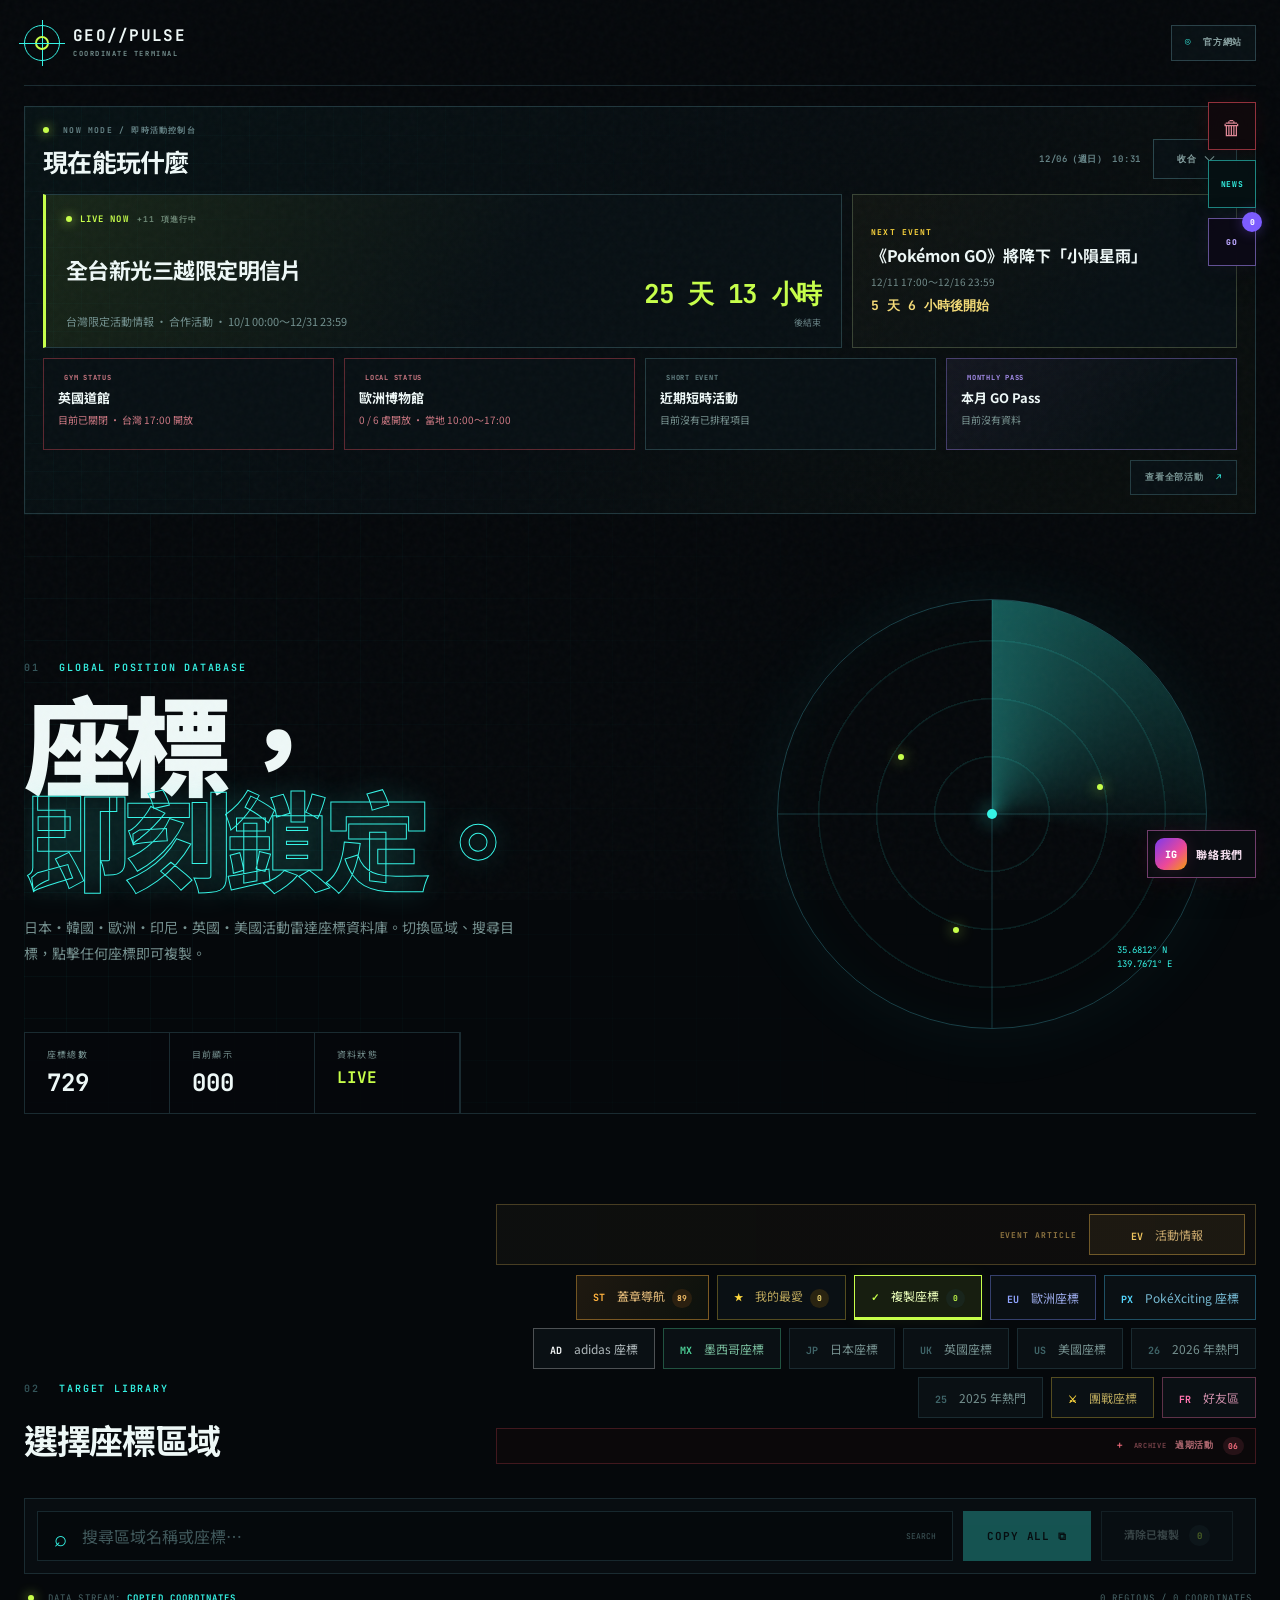
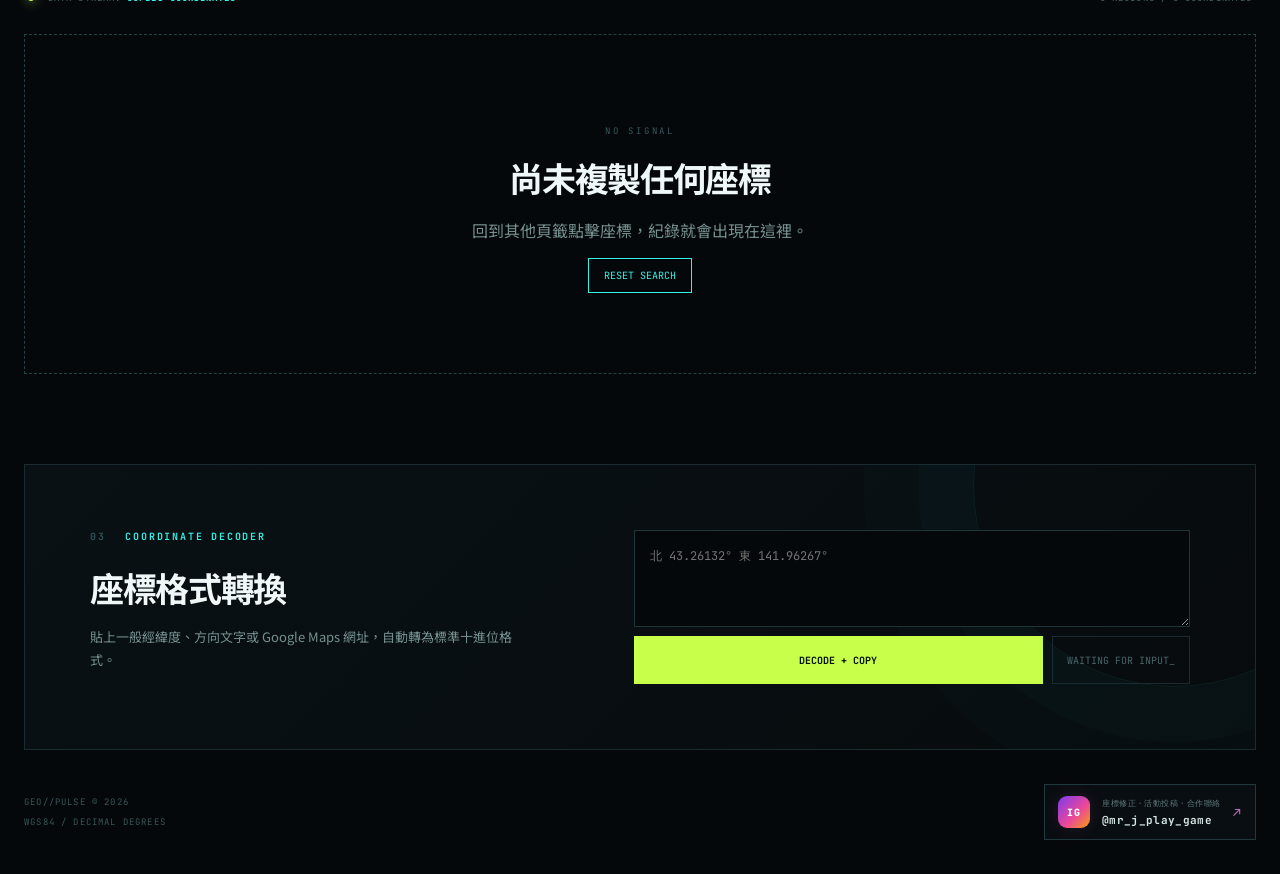
==== commit c5ef481e: "Add result counter target management - Add named targets for raids, Max Battles, and timed research," ====
--- a/index.html
+++ b/index.html
@@ -7,7 +7,7 @@
   <meta name="description" content="日本、韓國、歐洲、印尼、英國與美國活動 GPS 座標快速搜尋及一鍵複製工具。">
   <title>GEO//PULSE 座標終端</title>
   <link rel="icon" href="favicon.ico" sizes="any">
-  <link rel="stylesheet" href="style.css?v=20261028-1">
+  <link rel="stylesheet" href="style.css?v=20261125-4">
 </head>
 <body>
   <div class="noise" aria-hidden="true"></div>
@@ -369,6 +369,19 @@
         </button>
       </div>
 
+      <div class="gym-counter-target">
+        <label for="gym-counter-target">統計對象</label>
+        <select id="gym-counter-target"></select>
+        <button id="gym-counter-target-add" type="button" aria-expanded="false" aria-controls="gym-counter-target-form">＋新增對象</button>
+        <button id="gym-counter-target-rename" type="button" aria-expanded="false" aria-controls="gym-counter-target-form">變更名稱</button>
+        <button id="gym-counter-target-delete" type="button">刪除對象</button>
+      </div>
+      <form id="gym-counter-target-form" class="gym-counter-target-form" hidden>
+        <label for="gym-counter-target-name">對象名稱</label>
+        <input id="gym-counter-target-name" required maxlength="40" placeholder="例如：伊布">
+        <button id="gym-counter-target-submit" type="submit">確認新增</button>
+        <button id="gym-counter-target-cancel" type="button">取消</button>
+      </form>
       <section class="gym-counter-total" aria-label="總次數">
         <span id="gym-counter-total-label">團體戰 / TOTAL RUNS</span>
         <strong id="gym-counter-total">0</strong>
@@ -379,7 +392,7 @@
           <div><span>01</span><strong>普色無背</strong><em id="gym-counter-normal-percentage">0%</em></div>
           <div class="gym-counter-controls">
             <button type="button" data-counter-change="-1" aria-label="普色無背減一">−</button>
-            <output id="gym-counter-normal">0</output>
+            <button class="gym-counter-value" type="button" data-counter-edit="normal" aria-label="快速調整普色無背"><output id="gym-counter-normal">0</output></button>
             <button type="button" data-counter-change="1" aria-label="普色無背加一">＋</button>
           </div>
         </article>
@@ -387,7 +400,7 @@
           <div><span>02</span><strong>異色無背</strong><em id="gym-counter-shiny-percentage">0%</em></div>
           <div class="gym-counter-controls">
             <button type="button" data-counter-change="-1" aria-label="異色無背減一">−</button>
-            <output id="gym-counter-shiny">0</output>
+            <button class="gym-counter-value" type="button" data-counter-edit="shiny" aria-label="快速調整異色無背"><output id="gym-counter-shiny">0</output></button>
             <button type="button" data-counter-change="1" aria-label="異色無背加一">＋</button>
           </div>
         </article>
@@ -395,7 +408,7 @@
           <div><span>03</span><strong>普色有背</strong><em id="gym-counter-normal-background-percentage">0%</em></div>
           <div class="gym-counter-controls">
             <button type="button" data-counter-change="-1" aria-label="普色有背減一">−</button>
-            <output id="gym-counter-normal-background">0</output>
+            <button class="gym-counter-value" type="button" data-counter-edit="normalBackground" aria-label="快速調整普色有背"><output id="gym-counter-normal-background">0</output></button>
             <button type="button" data-counter-change="1" aria-label="普色有背加一">＋</button>
           </div>
         </article>
@@ -403,7 +416,7 @@
           <div><span>04</span><strong>異色有背</strong><em id="gym-counter-shiny-background-percentage">0%</em></div>
           <div class="gym-counter-controls">
             <button type="button" data-counter-change="-1" aria-label="異色有背減一">−</button>
-            <output id="gym-counter-shiny-background">0</output>
+            <button class="gym-counter-value" type="button" data-counter-edit="shinyBackground" aria-label="快速調整異色有背"><output id="gym-counter-shiny-background">0</output></button>
             <button type="button" data-counter-change="1" aria-label="異色有背加一">＋</button>
           </div>
         </article>
@@ -411,7 +424,7 @@
           <div><span>IV</span><strong>IV100</strong><em id="gym-counter-perfect-iv-percentage">0%</em><small>不計入總次數</small></div>
           <div class="gym-counter-controls">
             <button type="button" data-counter-change="-1" aria-label="IV100減一">−</button>
-            <output id="gym-counter-perfect-iv">0</output>
+            <button class="gym-counter-value" type="button" data-counter-edit="perfectIv" aria-label="快速調整 IV100"><output id="gym-counter-perfect-iv">0</output></button>
             <button type="button" data-counter-change="1" aria-label="IV100加一">＋</button>
           </div>
         </article>
@@ -419,20 +432,70 @@
 
       <p class="gym-counter-feedback" id="gym-counter-feedback" role="status" aria-live="polite">READY_</p>
       <div class="gym-counter-share-actions" aria-label="複製戰果統計">
-        <button id="gym-counter-copy-current" type="button">複製目前分類</button>
+        <button id="gym-counter-copy-current" type="button">複製目前對象</button>
         <button id="gym-counter-copy-all" type="button">複製全部分類</button>
       </div>
       <div class="gym-counter-actions">
         <button id="gym-counter-undo" type="button">復原上一步</button>
-        <button id="gym-counter-reset" type="button">重置目前類型</button>
+        <button id="gym-counter-reset" type="button">重置目前對象</button>
         <button id="gym-counter-reset-all" type="button">全部清除</button>
       </div>
     </div>
   </dialog>
 
+  <dialog class="filter-modal gym-counter-adjust-modal" id="gym-counter-adjust-modal" aria-labelledby="gym-counter-adjust-title">
+    <div class="filter-modal-panel">
+      <button class="filter-modal-close" id="gym-counter-adjust-close" type="button" aria-label="關閉快速調整">×</button>
+      <p class="kicker"><span>09</span> QUICK ADJUST</p>
+      <h2 id="gym-counter-adjust-title">調整「普色無背」</h2>
+      <p class="gym-counter-adjust-current">目前：<strong id="gym-counter-adjust-current">0</strong></p>
+
+      <div class="gym-counter-adjust-direction" role="radiogroup" aria-label="調整方式">
+        <button class="is-active" type="button" role="radio" aria-checked="true" data-counter-direction="1">＋ 增加</button>
+        <button type="button" role="radio" aria-checked="false" data-counter-direction="-1">－ 減少</button>
+      </div>
+
+      <label class="gym-counter-adjust-input">
+        <span>數量</span>
+        <input id="gym-counter-adjust-amount" type="number" min="1" step="1" inputmode="numeric" value="1" autocomplete="off">
+      </label>
+      <p class="gym-counter-adjust-preview" id="gym-counter-adjust-preview" aria-live="polite">0 → 1</p>
+      <p class="gym-counter-adjust-feedback" id="gym-counter-adjust-feedback" role="status" aria-live="polite"></p>
+      <button class="gym-counter-adjust-confirm" id="gym-counter-adjust-confirm" type="button">確認調整</button>
+    </div>
+  </dialog>
+
+  <dialog class="filter-modal gym-counter-adjust-modal" id="gym-counter-copy-dialog" aria-labelledby="gym-counter-copy-title">
+    <div class="filter-modal-panel">
+      <form method="dialog">
+        <button class="filter-modal-close" aria-label="取消複製">×</button>
+      </form>
+      <h2 id="gym-counter-copy-title">選擇複製範圍</h2>
+      <div class="gym-counter-copy-options">
+        <button type="button" data-copy-target-scope="selected"></button>
+        <button type="button" data-copy-target-scope="all"></button>
+      </div>
+      <p id="gym-counter-copy-note" role="status">沒有戰果的對象會略過。</p>
+    </div>
+  </dialog>
+
+  <dialog class="filter-modal gym-counter-adjust-modal" id="gym-counter-delete-dialog" aria-labelledby="gym-counter-delete-title" aria-describedby="gym-counter-delete-note">
+    <div class="filter-modal-panel">
+      <form method="dialog">
+        <button class="filter-modal-close" aria-label="關閉刪除確認">×</button>
+        <h2 id="gym-counter-delete-title">刪除統計對象</h2>
+        <p class="gym-counter-delete-target" id="gym-counter-delete-target"></p>
+        <p class="filter-modal-note" id="gym-counter-delete-note">對象名稱、戰果與復原紀錄都會永久移除。其他對象不受影響。</p>
+        <div class="gym-counter-delete-actions">
+          <button value="cancel" autofocus>取消</button>
+          <button id="gym-counter-delete-confirm" type="button">確認刪除</button>
+        </div>
+      </form>
+    </div>
+  </dialog>
   <script src="coordinates-data.js?v=20261029-2"></script>
   <script src="friends-data.js?v=20261007-1"></script>
   <script src="assets/vendor/qrious-4.0.2.min.js"></script>
-  <script src="script.js?v=20261028-1"></script>
+  <script src="script.js?v=20261125-4"></script>
 </body>
 </html>
--- a/style.css
+++ b/style.css
@@ -532,6 +532,24 @@
 .sparkle-alert-option em { color:#ffb23e;font:700 8px "JetBrains Mono",monospace;font-style:normal; }
 .sparkle-alert-save { background:#ffb23e; }
 .gym-counter-modal { width:min(620px,calc(100% - 28px)); }
+.gym-counter-copy-options { display:grid;gap:8px;margin-top:16px; }
+.gym-counter-copy-options button { min-height:44px;padding:8px 12px;border:1px solid #31565c;background:#0b1519;color:var(--cyan);font:inherit;cursor:pointer;overflow-wrap:anywhere; }
+.gym-counter-copy-options button:focus-visible { outline:2px solid var(--cyan);outline-offset:2px; }
+.gym-counter-copy-options button:disabled { opacity:.45;cursor:not-allowed; }
+#gym-counter-copy-note { font-size:.875rem; }
+.gym-counter-delete-target { padding:12px 14px;border-left:3px solid #ff5265;background:rgba(255,82,101,.08);color:#ffd6dc;font-weight:700;overflow-wrap:anywhere; }
+.gym-counter-delete-actions { display:grid;grid-template-columns:repeat(2,minmax(0,1fr));gap:8px; }
+.gym-counter-delete-actions button { min-height:44px;border:1px solid #31565c;background:#0b1519;color:var(--cyan);font:inherit;cursor:pointer; }
+.gym-counter-delete-actions #gym-counter-delete-confirm { border-color:#ff5265;background:rgba(255,82,101,.13);color:#ff9aa7; }
+.gym-counter-delete-actions button:hover { background:#1a2a30; }
+.gym-counter-delete-actions #gym-counter-delete-confirm:hover { background:rgba(255,82,101,.24); }
+.gym-counter-delete-actions button:focus-visible { outline:2px solid currentColor;outline-offset:2px; }
+.gym-counter-target,.gym-counter-target-form { display:flex;align-items:center;flex-wrap:wrap;gap:8px;margin:0 0 10px;font-size:.875rem; }
+.gym-counter-target-form[hidden] { display:none; }
+.gym-counter-target select,.gym-counter-target-form input { flex:1 1 8rem;min-width:0;width:0; }
+.gym-counter-target select,.gym-counter-target button,.gym-counter-target-form :is(input,button) { min-height:44px;padding:6px 10px;border:1px solid #31565c;background:#0b1519;color:#e4f5f3;font:inherit; }
+.gym-counter-target button,.gym-counter-target-form button { cursor:pointer;color:var(--cyan); }
+.gym-counter-target :focus-visible,.gym-counter-target-form :focus-visible { outline:2px solid var(--cyan);outline-offset:2px; }
 .gym-counter-modes { display:grid;grid-template-columns:repeat(3,minmax(0,1fr));gap:8px;margin:0 0 10px; }
 .gym-counter-modes button { --mode-accent:#35f4e6;position:relative;min-width:0;min-height:64px;display:grid;grid-template-columns:1fr auto;grid-template-rows:auto auto;align-items:center;gap:2px 8px;padding:10px 12px;border:1px solid #294249;background:rgba(8,17,21,.9);color:#789094;text-align:left;cursor:pointer;transition:border-color .18s,background .18s,color .18s,box-shadow .18s; }
 .gym-counter-modes button[data-gym-counter-mode="maxBattle"] { --mode-accent:#ffb23e; }
@@ -560,6 +578,23 @@
 .gym-counter-controls button:hover,.gym-counter-controls button:focus-visible { outline:0;background:color-mix(in srgb,var(--counter-accent) 13%,transparent);border-color:var(--counter-accent);color:#fff; }
 .gym-counter-controls button:disabled { opacity:.25;cursor:not-allowed; }
 .gym-counter-controls output { min-width:58px;color:#f3f8f7;text-align:center;font:800 21px "JetBrains Mono",monospace; }
+.gym-counter-controls .gym-counter-value { width:auto;min-width:58px;padding:0 5px;border-color:transparent;background:transparent;font-size:inherit; }
+.gym-counter-controls .gym-counter-value:hover,.gym-counter-controls .gym-counter-value:focus-visible { border-color:color-mix(in srgb,var(--counter-accent) 58%,#243239);background:color-mix(in srgb,var(--counter-accent) 8%,transparent); }
+.gym-counter-controls .gym-counter-value output { pointer-events:none; }
+.gym-counter-adjust-modal { width:min(430px,calc(100% - 28px)); }
+.gym-counter-adjust-current { margin:18px 0 12px;padding:16px;border:1px solid #294249;background:rgba(8,17,21,.82);color:#799094;font:700 11px "JetBrains Mono",monospace; }
+.gym-counter-adjust-current strong { float:right;color:#f3f8f7;font-size:20px; }
+.gym-counter-adjust-direction { display:grid;grid-template-columns:repeat(2,minmax(0,1fr));gap:8px;margin-bottom:14px; }
+.gym-counter-adjust-direction button { min-height:48px;border:1px solid #294249;background:rgba(8,17,21,.9);color:#789094;cursor:pointer;font:700 11px "JetBrains Mono",monospace; }
+.gym-counter-adjust-direction button.is-active { border-color:var(--cyan);background:rgba(53,244,230,.08);color:var(--cyan); }
+.gym-counter-adjust-direction button[data-counter-direction="-1"].is-active { border-color:#ff5265;background:rgba(255,82,101,.08);color:#ff5265; }
+.gym-counter-adjust-input { display:grid;grid-template-columns:auto minmax(0,1fr);align-items:center;gap:14px;color:#789094;font:700 10px "JetBrains Mono",monospace; }
+.gym-counter-adjust-input input { width:100%;min-height:50px;padding:0 14px;border:1px solid #31565c;background:#071014;color:#f3f8f7;font:800 20px "JetBrains Mono",monospace; }
+.gym-counter-adjust-input input:focus { outline:1px solid var(--cyan);border-color:var(--cyan); }
+.gym-counter-adjust-preview { margin:16px 0 4px;color:var(--lime);text-align:center;font:800 25px "JetBrains Mono",monospace; }
+.gym-counter-adjust-feedback { min-height:18px;margin:0 0 8px;color:#ff8a96;text-align:center;font:700 9px "JetBrains Mono",monospace; }
+.gym-counter-adjust-confirm { width:100%;min-height:50px;border:1px solid var(--lime);background:var(--lime);color:#071014;cursor:pointer;font:800 11px "JetBrains Mono",monospace;letter-spacing:.08em; }
+.gym-counter-adjust-confirm:disabled { opacity:.28;cursor:not-allowed; }
 .gym-counter-feedback { min-height:18px;margin:13px 0 0;color:#6f8a8d;font:9px "JetBrains Mono",monospace;letter-spacing:.04em; }
 .gym-counter-share-actions { display:grid;grid-template-columns:repeat(2,minmax(0,1fr));gap:8px;margin-top:4px; }
 .gym-counter-share-actions button { min-height:48px;border:1px solid rgba(53,244,230,.45);background:rgba(53,244,230,.045);color:var(--cyan);cursor:pointer;font:700 10px "JetBrains Mono",monospace;letter-spacing:.05em;touch-action:manipulation; }
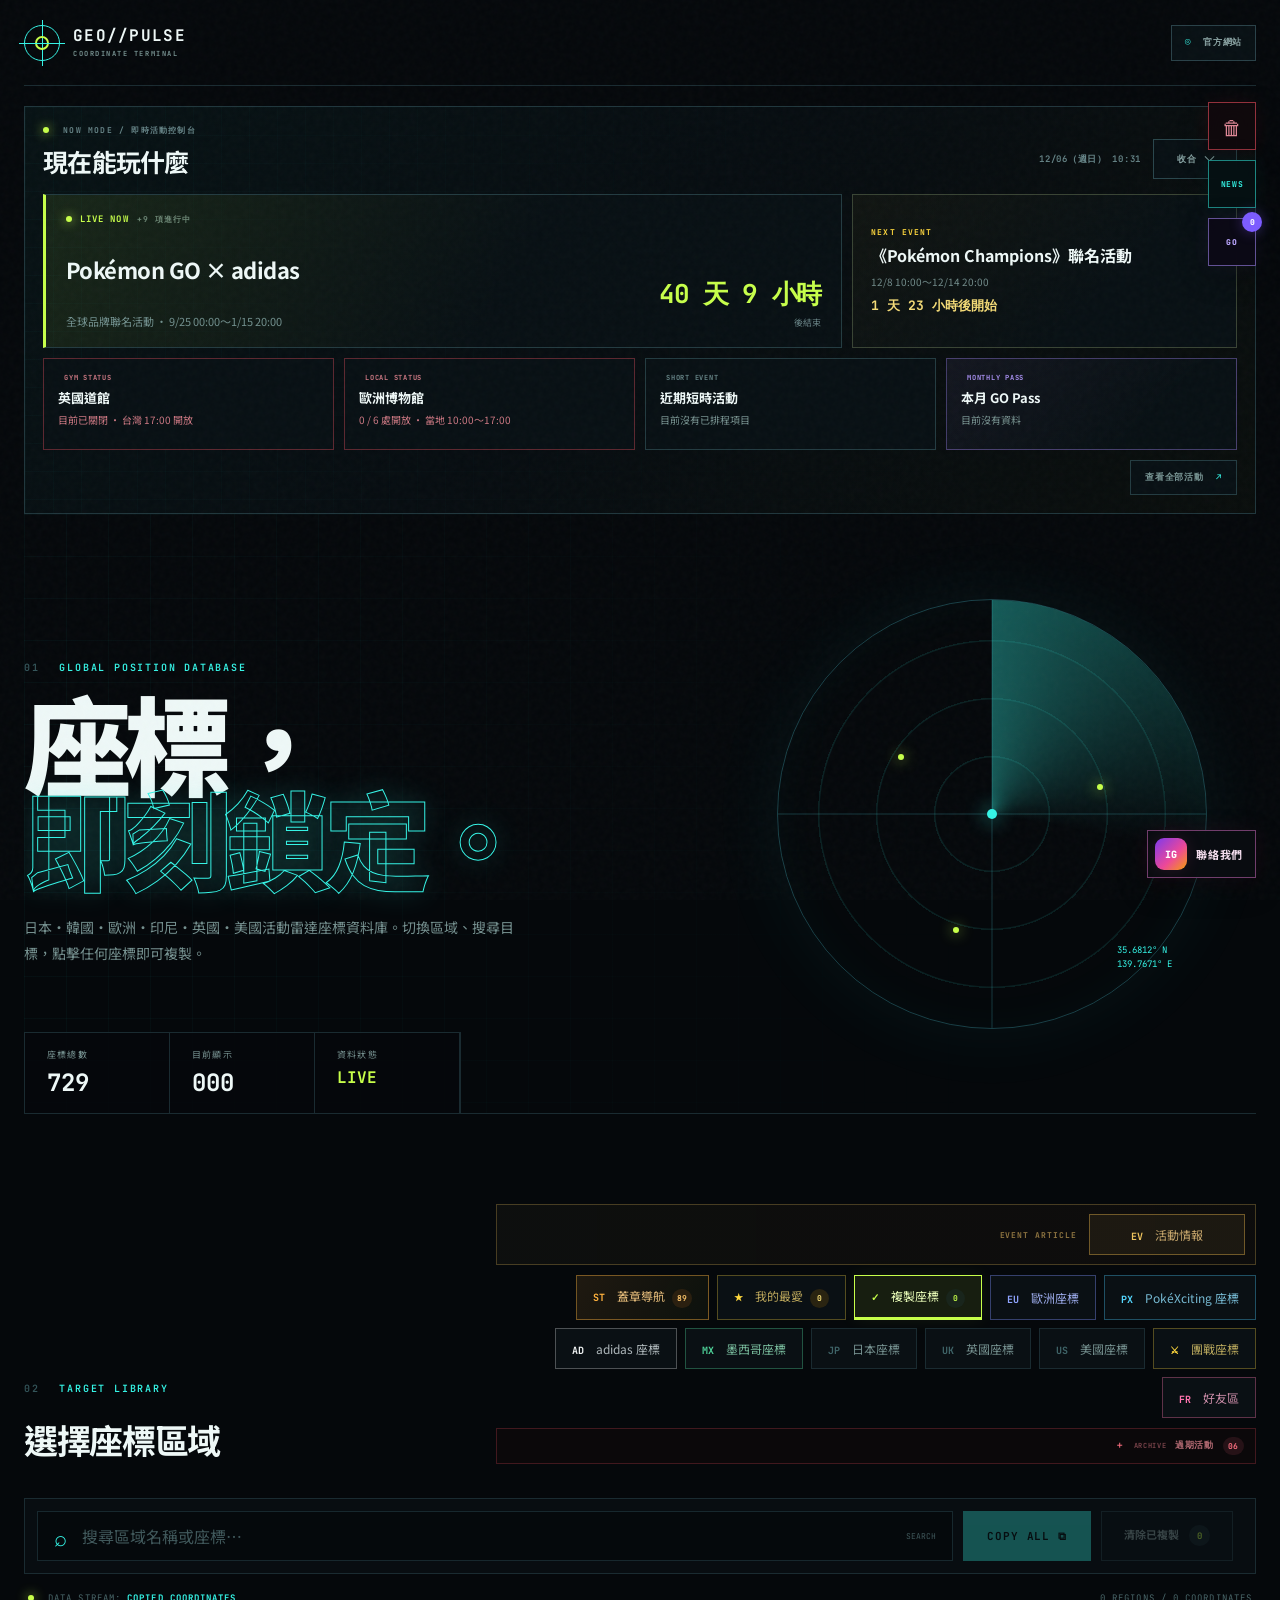
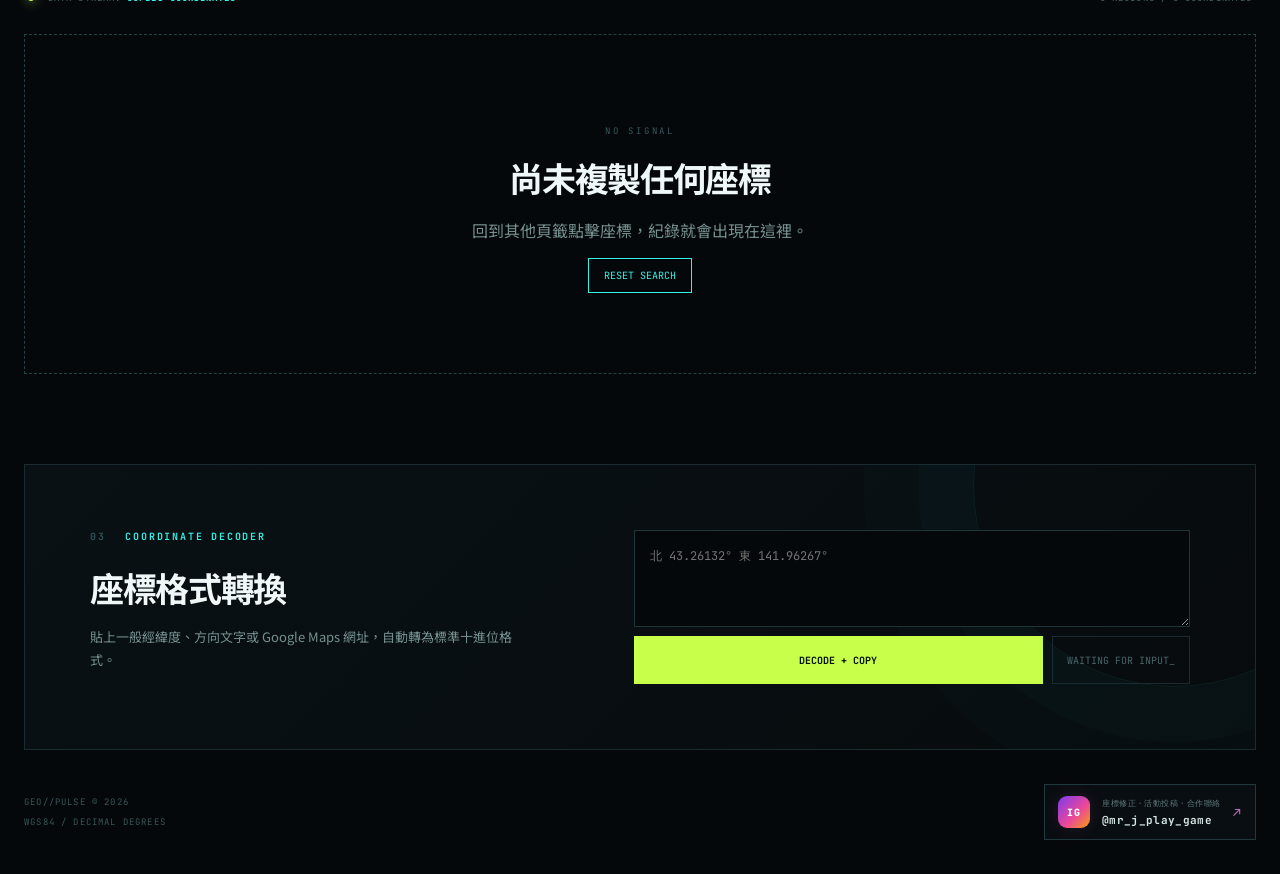
==== commit 8c705173: "Remember yearly hotspot collapse states - Save the expanded or collapsed state of the 2025 and 2026" ====
--- a/index.html
+++ b/index.html
@@ -7,7 +7,7 @@
   <meta name="description" content="日本、韓國、歐洲、印尼、英國與美國活動 GPS 座標快速搜尋及一鍵複製工具。">
   <title>GEO//PULSE 座標終端</title>
   <link rel="icon" href="favicon.ico" sizes="any">
-  <link rel="stylesheet" href="style.css?v=20261125-4">
+  <link rel="stylesheet" href="style.css?v=20261126-7">
 </head>
 <body>
   <div class="noise" aria-hidden="true"></div>
@@ -109,8 +109,6 @@
           <button class="country-tab" data-country="uk" role="tab" aria-selected="false"><b>UK</b> 英國座標</button>
           <button class="country-tab" data-country="us" role="tab" aria-selected="false"><b>US</b> 美國座標</button>
           <button class="country-tab asia-limited-tab" data-country="asiaLimited" role="tab" aria-selected="false"><b>AS</b> 亞洲限定</button>
-          <button class="country-tab" data-country="hot2026" role="tab" aria-selected="false"><b>26</b> 2026 年熱門</button>
-          <button class="country-tab" data-country="hot2025" role="tab" aria-selected="false"><b>25</b> 2025 年熱門</button>
           <button class="country-tab raid-tab" data-country="raid" role="tab" aria-selected="false"><b>⚔</b> 團戰座標</button>
           <button class="country-tab friends-tab" data-country="friends" role="tab" aria-selected="false"><b>FR</b> 好友區</button>
         </div>
@@ -154,6 +152,7 @@
         <a class="country-event-source" id="country-event-source" href="#" target="_blank" rel="noopener noreferrer" hidden>官網來源 <span>↗</span></a>
       </section>
 
+      <button class="monthly-highlights-open" id="monthly-highlights-open" type="button" aria-haspopup="dialog" hidden>📅 本月重點</button>
       <div id="coordinate-library"></div>
       <section class="empty" id="empty-state" hidden>
         <span>NO SIGNAL</span>
@@ -278,6 +277,28 @@
     </div>
   </dialog>
 
+  <dialog class="filter-modal monthly-highlights-modal" id="monthly-highlights-modal" aria-labelledby="monthly-highlights-title">
+    <div class="filter-modal-panel">
+      <form method="dialog"><button class="filter-modal-close" aria-label="關閉本月重點">×</button></form>
+      <h2 id="monthly-highlights-title">2026 年 12 月｜活動重點</h2>
+      <p class="filter-modal-note">以下為台灣時間。參考圖包含預計行程，未確認的項目以官方公告為準。</p>
+      <ul class="monthly-highlights-list">
+        <li><strong>12/5 14:00–17:00</strong><span>超極巨化千面避役極巨對戰日</span></li>
+        <li><strong>12/8 10:00～12/14 20:00</strong><span>《Pokémon Champions》聯名活動</span></li>
+        <li><strong>12/12、12/13 各 14:00–17:00</strong><span>12 月社群日</span></li>
+      </ul>
+      <div class="event-image-gallery monthly-highlights-images">
+        <button class="event-image-trigger" type="button" aria-label="放大整月行程">
+          <img src="assets/Events/december-2026-calendar.png" alt="2026 年 12 月 Pokémon GO 整月行程表" loading="lazy">
+          <span>整月行程</span>
+        </button>
+        <button class="event-image-trigger" type="button" aria-label="放大團體戰與輪替總表">
+          <img src="assets/Events/december-2026-rotations.png" alt="2026 年 12 月團體戰與輪替總表" loading="lazy">
+          <span>團體戰與輪替總表</span>
+        </button>
+      </div>
+    </div>
+  </dialog>
   <dialog class="image-modal" id="image-modal" aria-labelledby="image-modal-caption">
     <div class="image-modal-panel">
       <button class="image-modal-close" id="image-modal-close" type="button" aria-label="關閉圖片">×</button>
@@ -493,9 +514,43 @@
       </form>
     </div>
   </dialog>
-  <script src="coordinates-data.js?v=20261029-2"></script>
+  <script src="coordinates-data.js?v=20261126-2"></script>
   <script src="friends-data.js?v=20261007-1"></script>
   <script src="assets/vendor/qrious-4.0.2.min.js"></script>
-  <script src="script.js?v=20261125-4"></script>
+  <dialog class="filter-modal monthly-highlights-modal" id="raid-light-modal" aria-labelledby="raid-light-title">
+    <div class="filter-modal-panel">
+      <form method="dialog"><button class="filter-modal-close" aria-label="關閉燈號時段設定">×</button></form>
+      <h2 id="raid-light-title">燈號時段設定</h2>
+      <p class="filter-modal-note">以各座標當地時間為準，包含結束分鐘。結束早於開始代表跨午夜。黃燈優先，21:30 倒數不受影響。</p>
+      <form id="raid-light-form" class="raid-light-form">
+        <fieldset class="raid-light-peak">
+          <legend>黃色 RAID TIME</legend>
+          <div class="raid-light-inputs">
+            <label>開始 <input name="peakStart" type="time" required></label>
+            <label>結束 <input name="peakEnd" type="time" required></label>
+          </div>
+          <p>實際時段：<output data-raid-light-preview="peak"></output></p>
+        </fieldset>
+        <fieldset class="raid-light-active">
+          <legend>綠色 ACTIVE HOURS</legend>
+          <div class="raid-light-inputs">
+            <label>開始 <input name="openStart" type="time" required></label>
+            <label>結束 <input name="openEnd" type="time" required></label>
+          </div>
+          <p>實際時段：<output data-raid-light-preview="open"></output></p>
+        </fieldset>
+        <fieldset>
+          <legend>一般暗色 · 自動計算</legend>
+          <p>實際時段：<output data-raid-light-preview="closed"></output></p>
+        </fieldset>
+        <div class="raid-light-actions">
+          <button type="button" id="raid-light-cancel">取消</button>
+          <button type="button" id="raid-light-defaults">恢復預設</button>
+          <button type="submit">儲存設定</button>
+        </div>
+      </form>
+    </div>
+  </dialog>
+  <script src="script.js?v=20261126-8"></script>
 </body>
 </html>
--- a/style.css
+++ b/style.css
@@ -78,6 +78,24 @@
 .completed-event { opacity:.72; }
 .completed-event .event-info { border-color:rgba(255,82,101,.22);filter:saturate(.65); }
 .completed-events-empty { margin:0;padding:18px;border-top:1px solid rgba(255,82,101,.14);color:#795a5e;text-align:center;font-size:11px; }
+.other-events { border-color:#31565c;background:rgba(11,21,25,.65); }
+.other-events>summary,.other-events>summary::before,.other-events>summary span,.other-events>summary b { color:#a5cacc; }
+.other-events>summary b { background:#162c32; }
+.other-events .completed-events-empty { border-color:#29444a;color:#a5cacc; }
+.other-event-toggle { min-height:32px;padding:4px 8px;border:1px solid #31565c;background:#0b1519;color:#a5cacc;cursor:pointer;font:inherit;font-size:.75rem; }
+.other-event-toggle:hover,.other-event-toggle:focus-visible { color:var(--cyan);border-color:var(--cyan); }
+.raid-hotspot-section>.region-block { margin-inline:12px; }
+.raid-light-form { display:grid;gap:12px; }
+.raid-light-form fieldset { --raid-light-accent:#a5cacc;min-width:0;margin:0;padding:10px 12px;border:1px solid var(--raid-light-accent);background:#0b1519; }
+.raid-light-form .raid-light-peak { --raid-light-accent:var(--yellow); }
+.raid-light-form .raid-light-active { --raid-light-accent:#76e36f; }
+.raid-light-form legend,.raid-light-form output { color:var(--raid-light-accent); }
+.raid-light-form p { margin:8px 0 0; }
+.raid-light-inputs,.raid-light-actions { display:flex;flex-wrap:wrap;gap:8px; }
+.raid-light-inputs label { display:grid;gap:4px;flex:1 1 8rem; }
+.raid-light-form :is(input,button) { min-height:44px;padding:6px 10px;border:1px solid #31565c;background:#0b1519;color:#e4f5f3;font:inherit;color-scheme:dark; }
+.raid-light-actions button { flex:1 1 auto;cursor:pointer; }
+.raid-light-actions button:last-child { border-color:var(--lime);color:var(--lime); }
 .country-tab { padding:11px 16px;border:1px solid var(--line);background:var(--panel);color:var(--muted);cursor:pointer;font-size:12px; }
 .country-tab b { margin-right:9px;font:700 10px "JetBrains Mono",monospace;color:#3f6468; }
 .country-tab.active { border-color:var(--cyan);background:rgba(53,244,230,.08);color:var(--text);box-shadow:inset 0 -2px var(--cyan); }
@@ -279,6 +297,15 @@
 .event-image-trigger>span { display:flex;align-items:center;justify-content:space-between;padding:8px 10px;font:700 8px "JetBrains Mono",monospace;letter-spacing:.08em; }
 .event-image-trigger:hover,.event-image-trigger:focus-visible { outline:0;border-color:var(--cyan);transform:translateY(-2px);box-shadow:0 10px 28px rgba(53,244,230,.1); }
 .event-image-trigger:hover>span { color:var(--lime); }
+.monthly-highlights-open { min-height:44px;margin:0 0 12px;padding:8px 14px;border:1px solid #31565c;background:#0b1519;color:var(--cyan);font:inherit;cursor:pointer; }
+.monthly-highlights-open:hover,.monthly-highlights-open:focus-visible { color:var(--lime);border-color:var(--lime); }
+.monthly-highlights-list { display:grid;gap:8px;margin:0 0 18px;padding:0;list-style:none; }
+.monthly-highlights-list li { display:flex;flex-wrap:wrap;gap:4px 12px;padding:8px 12px;border-left:2px solid var(--cyan);background:#0b1519; }
+.monthly-highlights-list strong { color:var(--lime); }
+.monthly-highlights-images { display:grid;grid-template-columns:repeat(2,minmax(0,1fr)); }
+.monthly-highlights-images .event-image-trigger { width:100%; }
+.monthly-highlights-images img { aspect-ratio:1;object-fit:contain; }
+.monthly-highlights-images .event-image-trigger>span { font-size:.875rem; }
 .image-modal { width:auto;max-width:min(92vw,720px);max-height:92vh;padding:0;border:1px solid #2c5c63;background:#05090c;color:var(--text);box-shadow:0 24px 90px rgba(0,0,0,.75),0 0 45px rgba(53,244,230,.09);overflow:visible; }
 .image-modal::backdrop { background:rgba(1,5,7,.88);backdrop-filter:blur(8px); }
 .image-modal-panel { padding:14px;position:relative; }
@@ -549,6 +576,11 @@
 .gym-counter-target select,.gym-counter-target-form input { flex:1 1 8rem;min-width:0;width:0; }
 .gym-counter-target select,.gym-counter-target button,.gym-counter-target-form :is(input,button) { min-height:44px;padding:6px 10px;border:1px solid #31565c;background:#0b1519;color:#e4f5f3;font:inherit; }
 .gym-counter-target button,.gym-counter-target-form button { cursor:pointer;color:var(--cyan); }
+#gym-counter-target-rename { color:#ffd080;border-color:#9e733c; }
+#gym-counter-target-rename:hover,#gym-counter-target-rename[aria-expanded="true"] { background:#2d2419;border-color:#ffd080; }
+#gym-counter-target-delete { color:#ffa0ac;border-color:#ab5b67; }
+#gym-counter-target-delete:hover { background:#2c1b22;border-color:#ffa0ac; }
+.gym-counter-target :is(#gym-counter-target-rename,#gym-counter-target-delete):focus-visible { outline-color:currentColor; }
 .gym-counter-target :focus-visible,.gym-counter-target-form :focus-visible { outline:2px solid var(--cyan);outline-offset:2px; }
 .gym-counter-modes { display:grid;grid-template-columns:repeat(3,minmax(0,1fr));gap:8px;margin:0 0 10px; }
 .gym-counter-modes button { --mode-accent:#35f4e6;position:relative;min-width:0;min-height:64px;display:grid;grid-template-columns:1fr auto;grid-template-rows:auto auto;align-items:center;gap:2px 8px;padding:10px 12px;border:1px solid #294249;background:rgba(8,17,21,.9);color:#789094;text-align:left;cursor:pointer;transition:border-color .18s,background .18s,color .18s,box-shadow .18s; }
